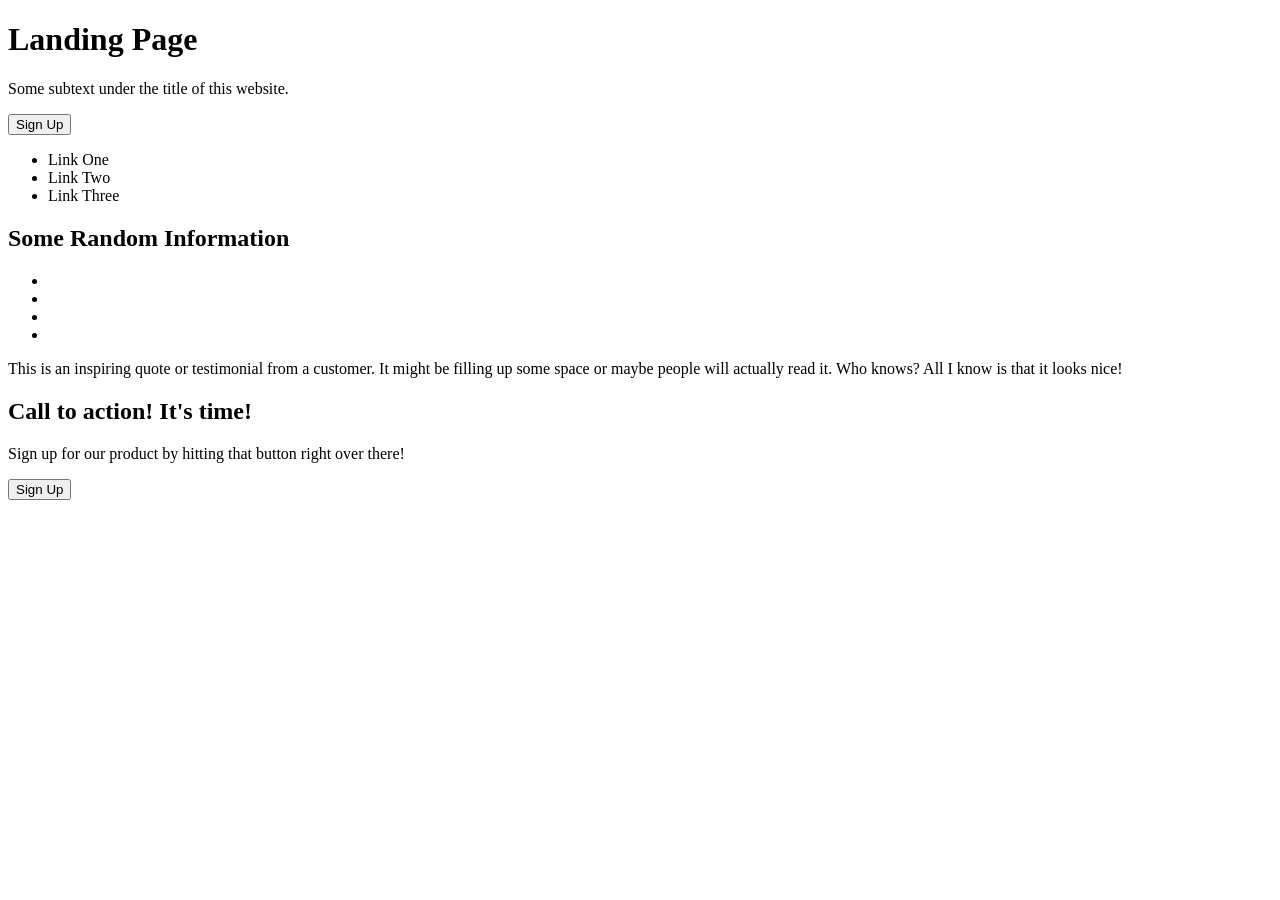
==== index.html @ 59bcfc97 "Added text to html elements and started to set up css styles" ====
<!DOCTYPE html>
<html lang="en">
<head>
    <meta charset="UTF-8">
    <meta name="viewport" content="width=device-width, initial-scale=1.0">
    <link rel="stylesheet" href="styles.css">
    <title>Document</title>
</head>
<body>
<div class="header">
<header>
  <h1>Landing Page</h1>
  <p>Some subtext under the title of this website.</p>
  <button>Sign Up</button>
  <nav>
    <ul>
      <li>Link One</li>
      <li>Link Two</li>
      <li>Link Three</li>
    </ul>
  </nav>
</header>
</div>

<div class="second">
<section>
  <h2>Some Random Information</h2>
  <ul>
    <li></li>
    <li></li>
    <li></li>
    <li></li>
  </ul>
</section>
</div>

<div class="third">
<section>
  <p>This is an inspiring quote or testimonial from a customer. It might be filling up some space or maybe people will actually read it. Who knows? All I know is that it looks nice! </p>
</section>
</div>
</body>

<div class="footer">
<footer>
  <h2>Call to action! It's time!</h2>
    <p>Sign up for our product by hitting that button right over there!</p>
  <button>Sign Up</button>
</footer>
</div>
</html>
---- styles.css ----
.header {

}

.second {

}

.third {

}

.footer {
    
}
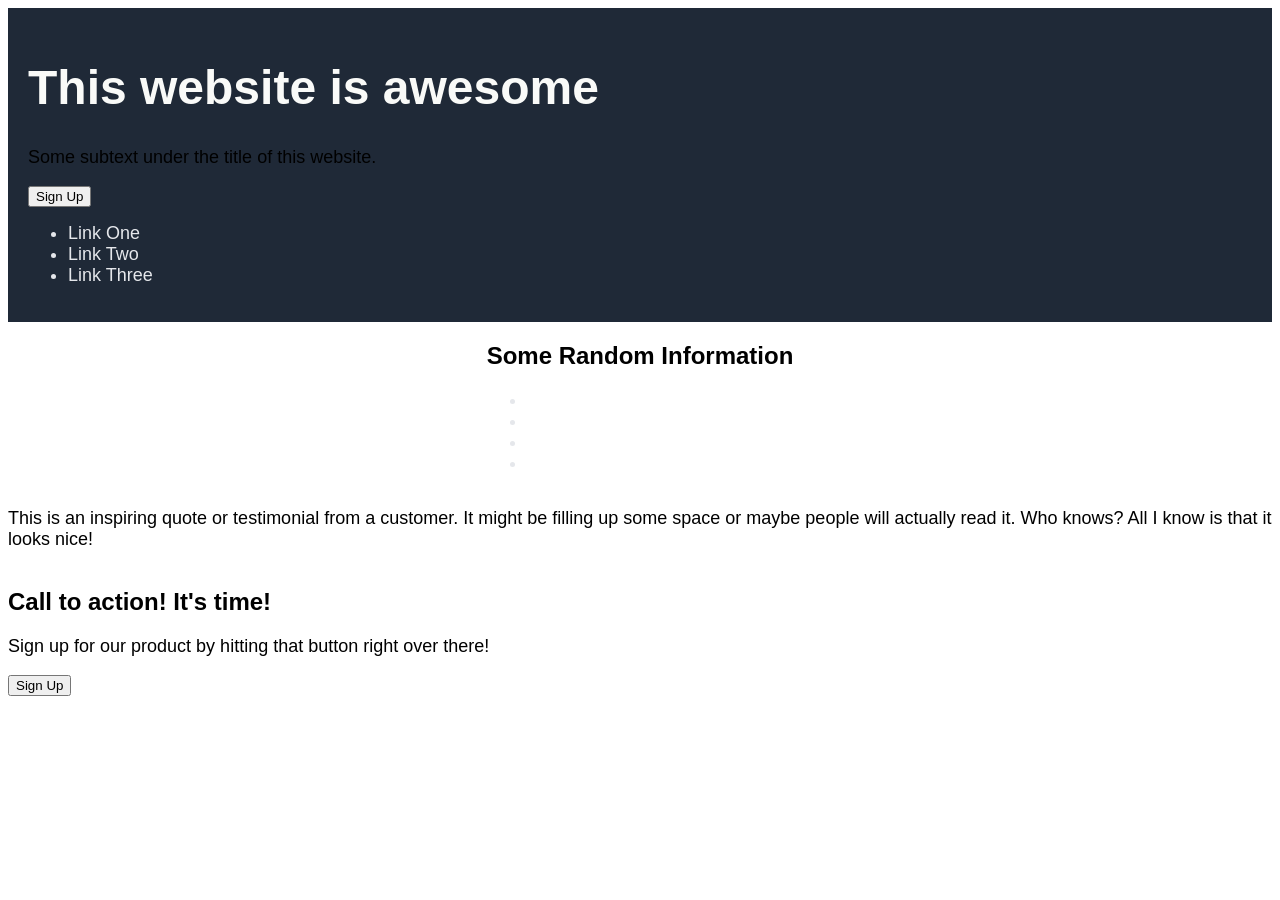
==== commit bd85b581: "Applied c" ====
--- a/index.html
+++ b/index.html
@@ -9,7 +9,7 @@
 <body>
 <div class="header">
 <header>
-  <h1>Landing Page</h1>
+  <h1>This website is awesome</h1>
   <p>Some subtext under the title of this website.</p>
   <button>Sign Up</button>
   <nav>
@@ -41,11 +41,13 @@
 </div>
 </body>
 
-<div class="footer">
-<footer>
+<div class="forth">
+<section>
   <h2>Call to action! It's time!</h2>
     <p>Sign up for our product by hitting that button right over there!</p>
   <button>Sign Up</button>
+</section>
+</div>
+<footer>
 </footer>
-</div>
 </html>
--- a/styles.css
+++ b/styles.css
@@ -1,15 +1,45 @@
+* {
+font-family: 'Roboto', sans-serif;
+}
+
+h1 {
+font-size: 48px;
+color: #F9FAF8;
+font-weight: 900;
+}
+
+li {
+    font-size: 18px;
+    color: #E5E7EB;
+}
+
+h2 {
+font-size: 24px;
+}
+
+p {
+font-size: 18px;
+}
+
 .header {
-
+display: flex;
+padding: 20px;
 }
 
 .second {
-
+display: flex;
+justify-content: center;
+align-items: center;
 }
 
 .third {
-
+display: flex;
 }
 
 .footer {
-    
+display: flex;
+}
+
+.header, .footer {
+    background-color: #1F2937;
 }
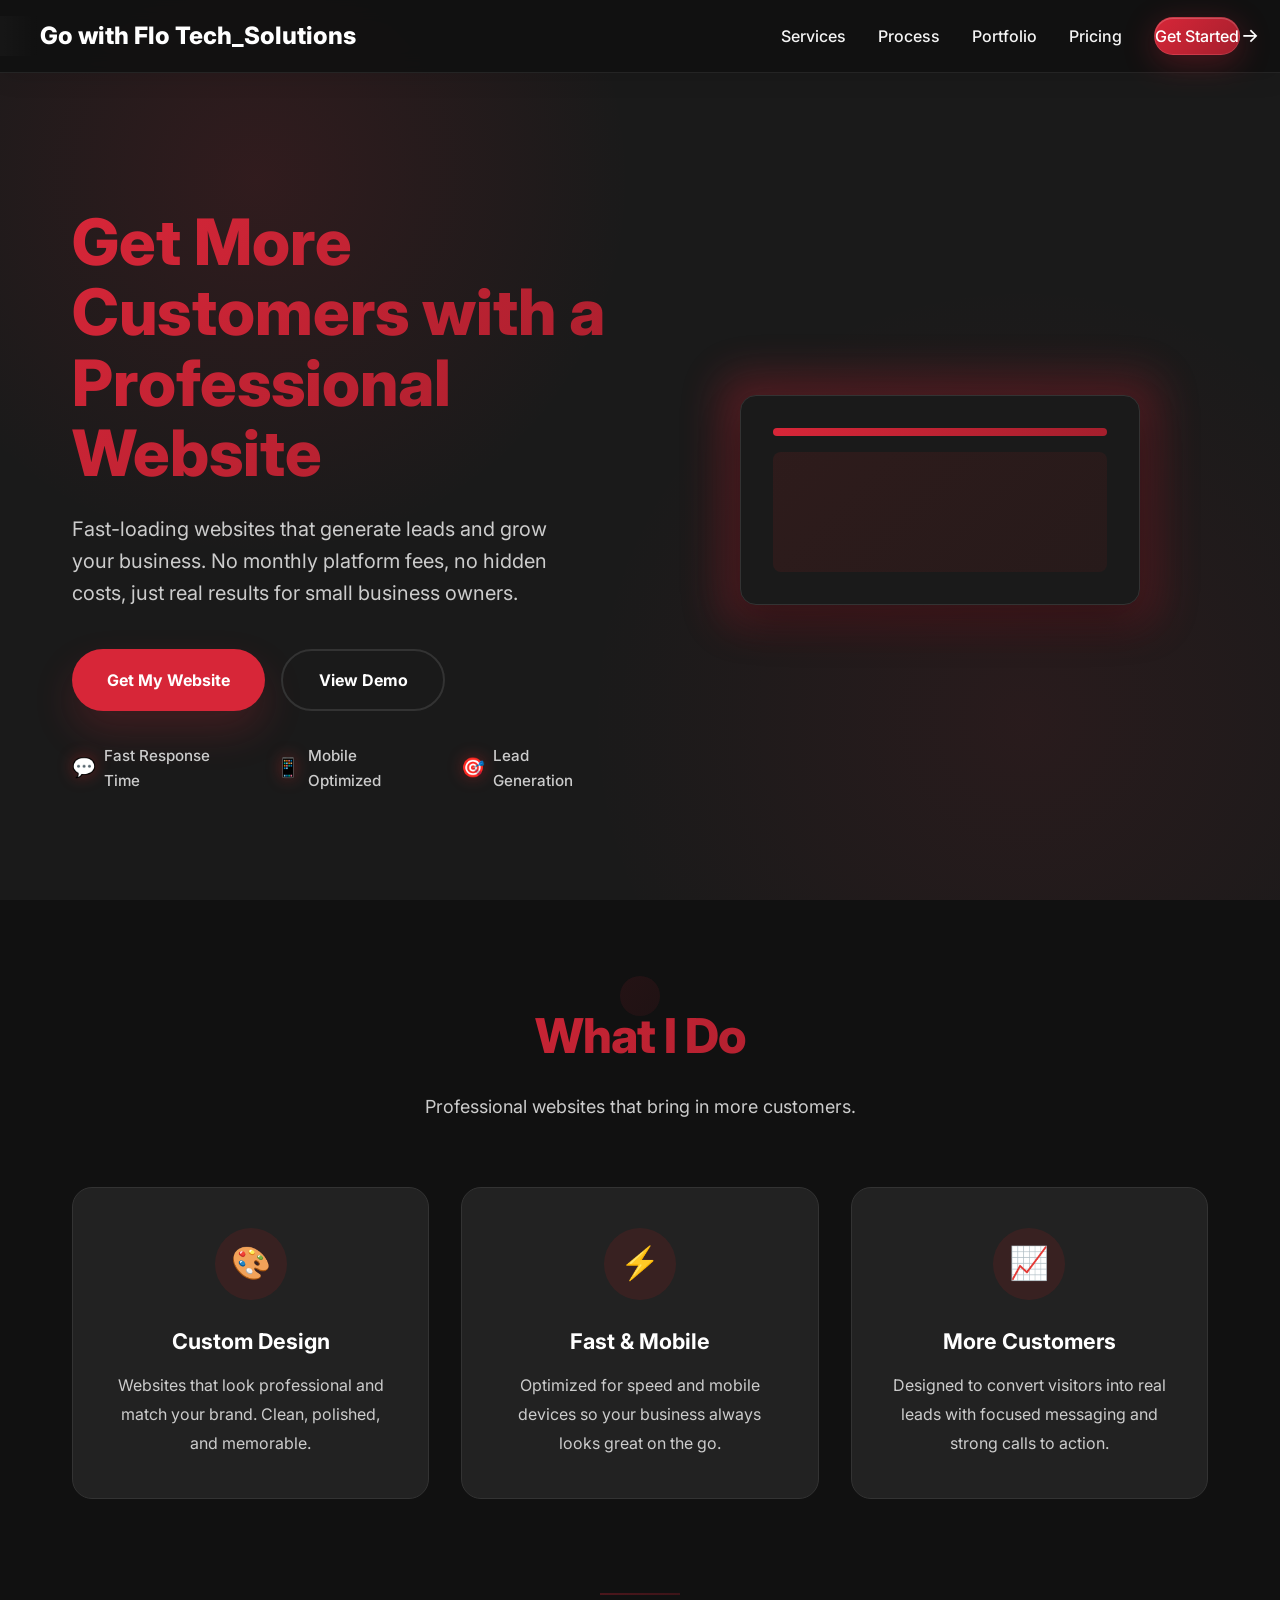
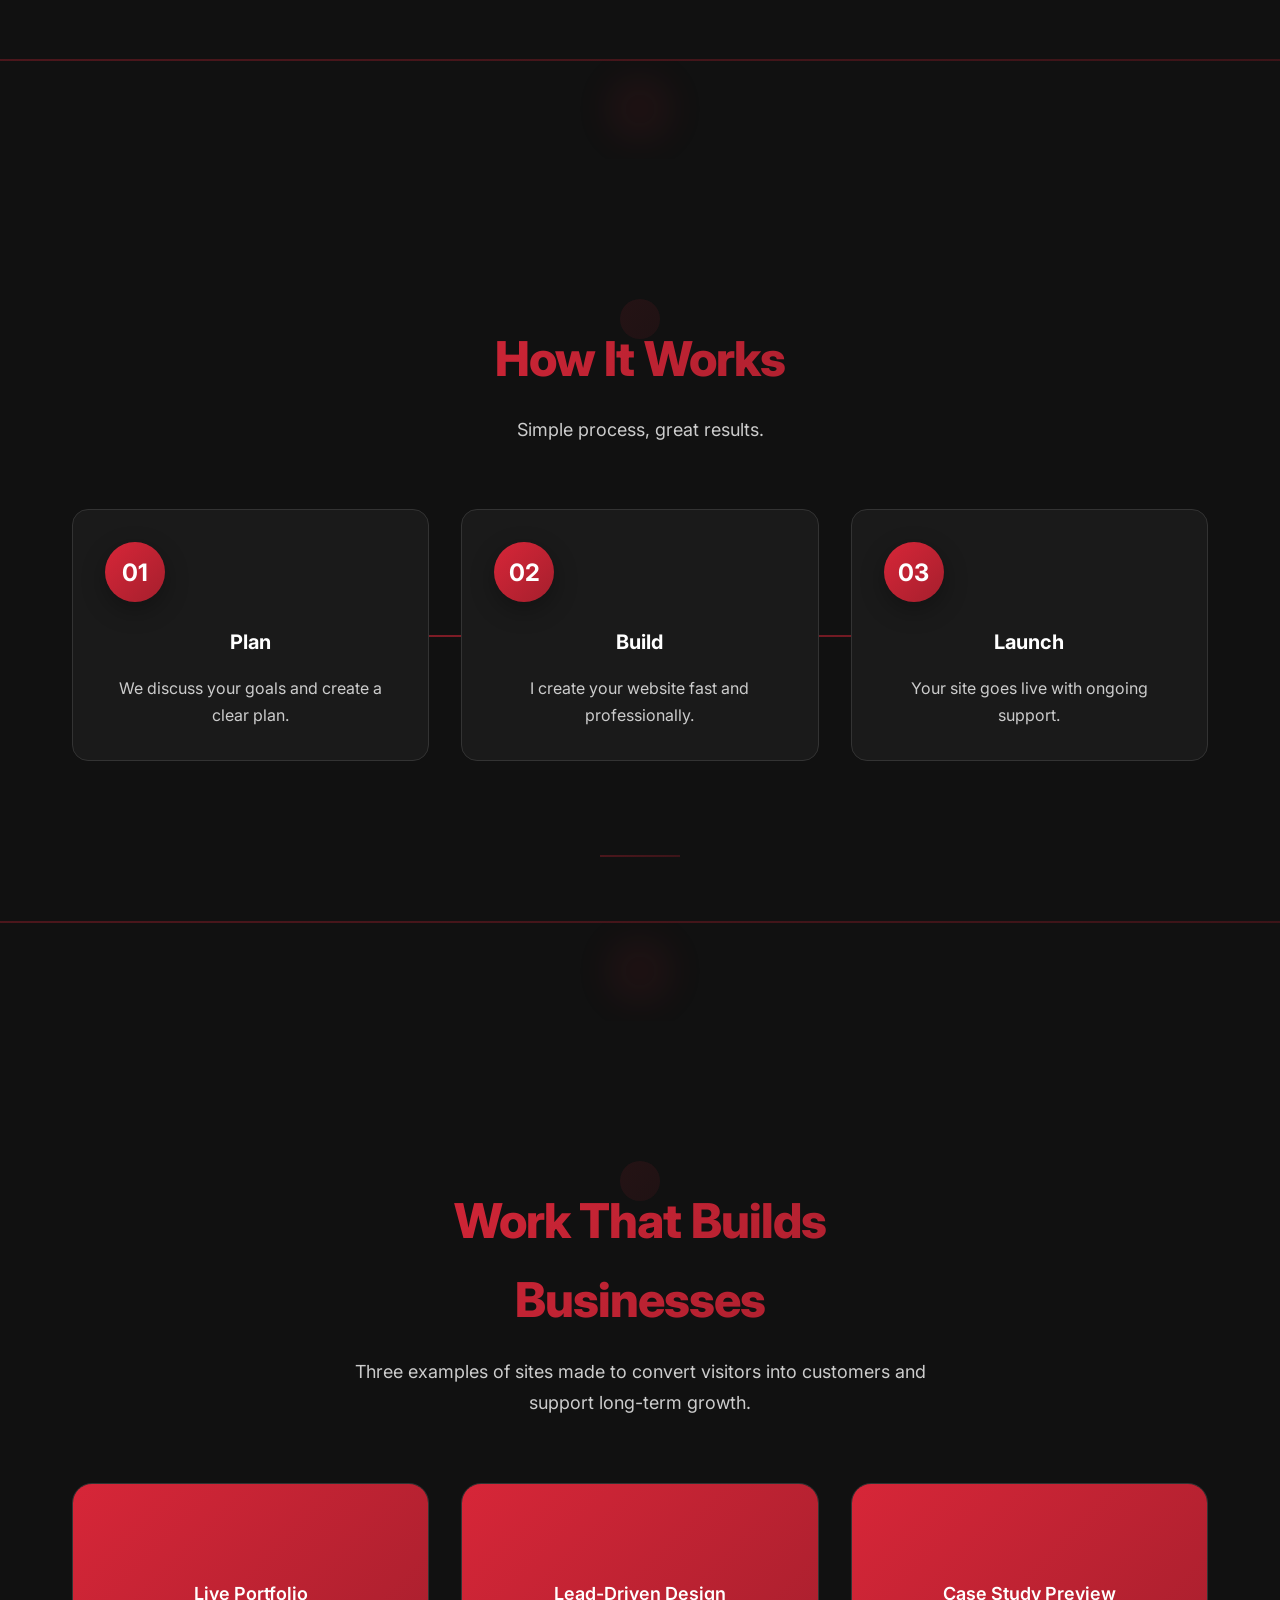
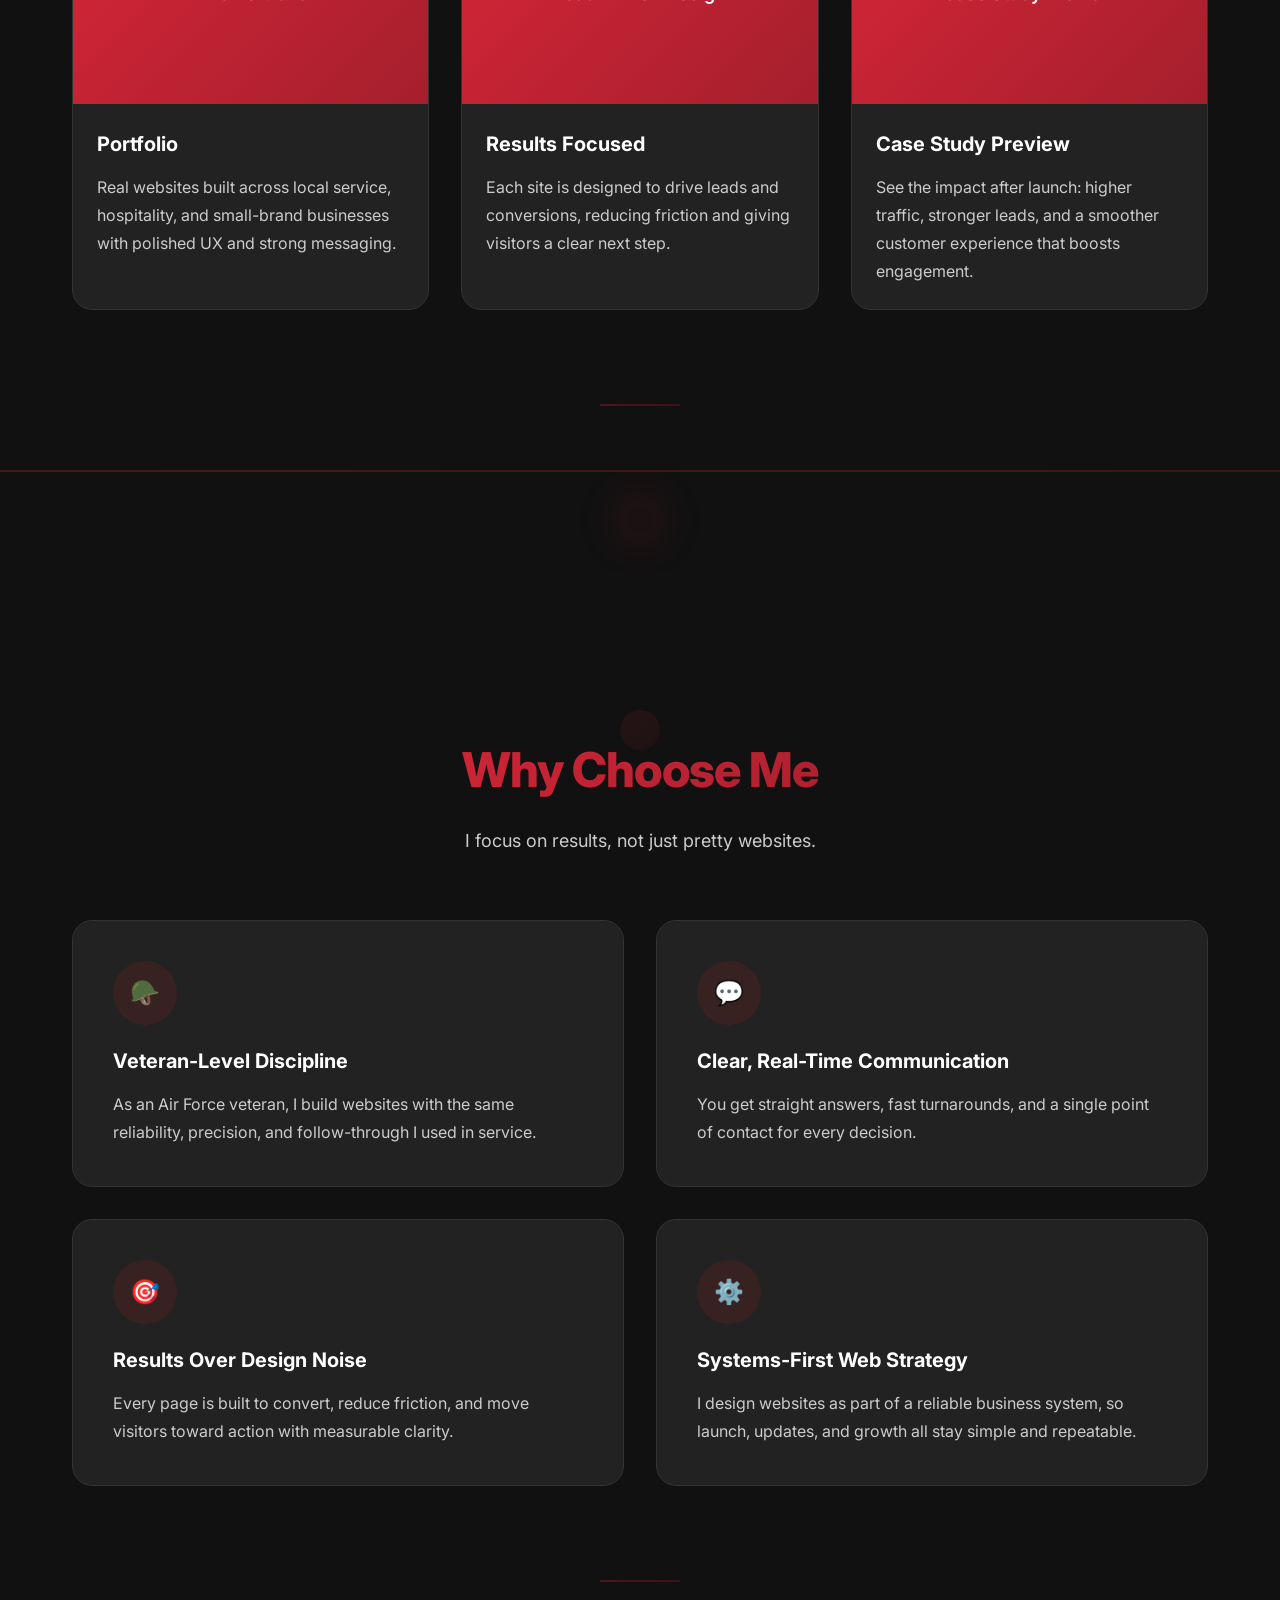
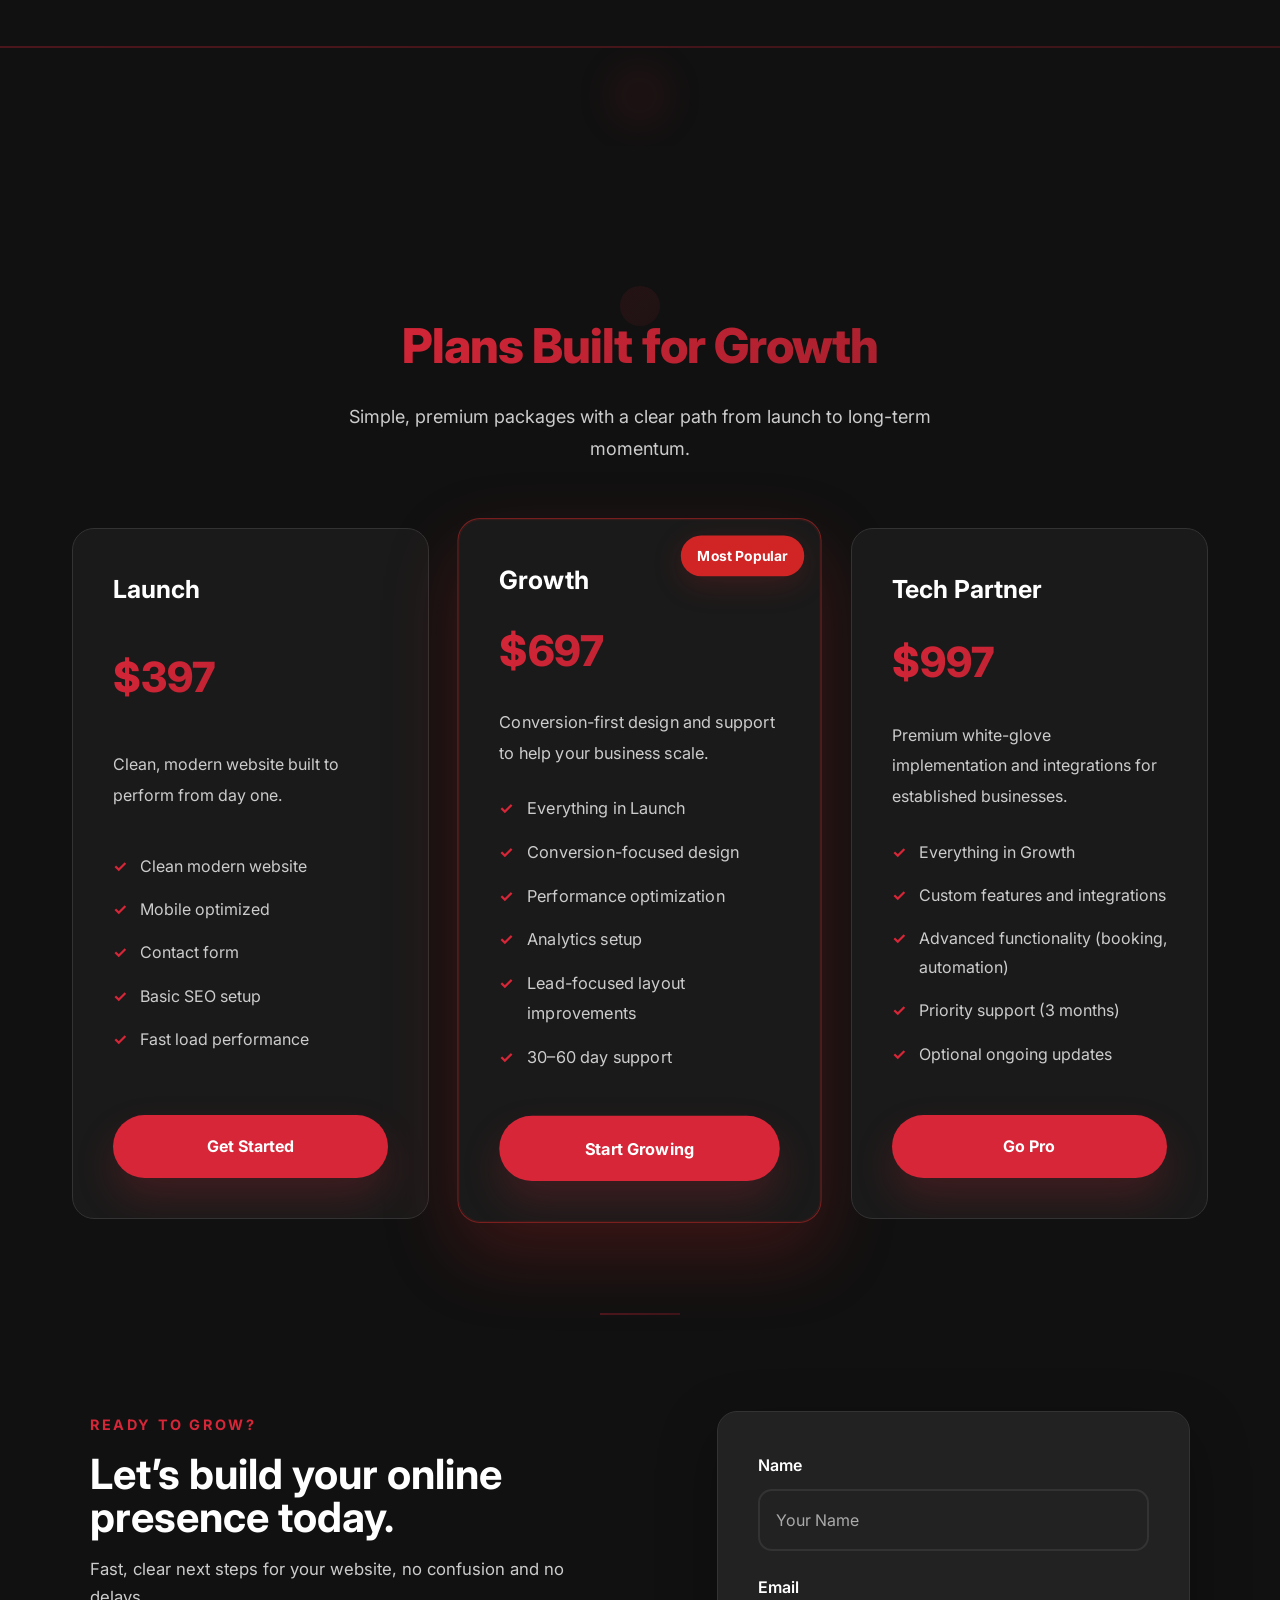
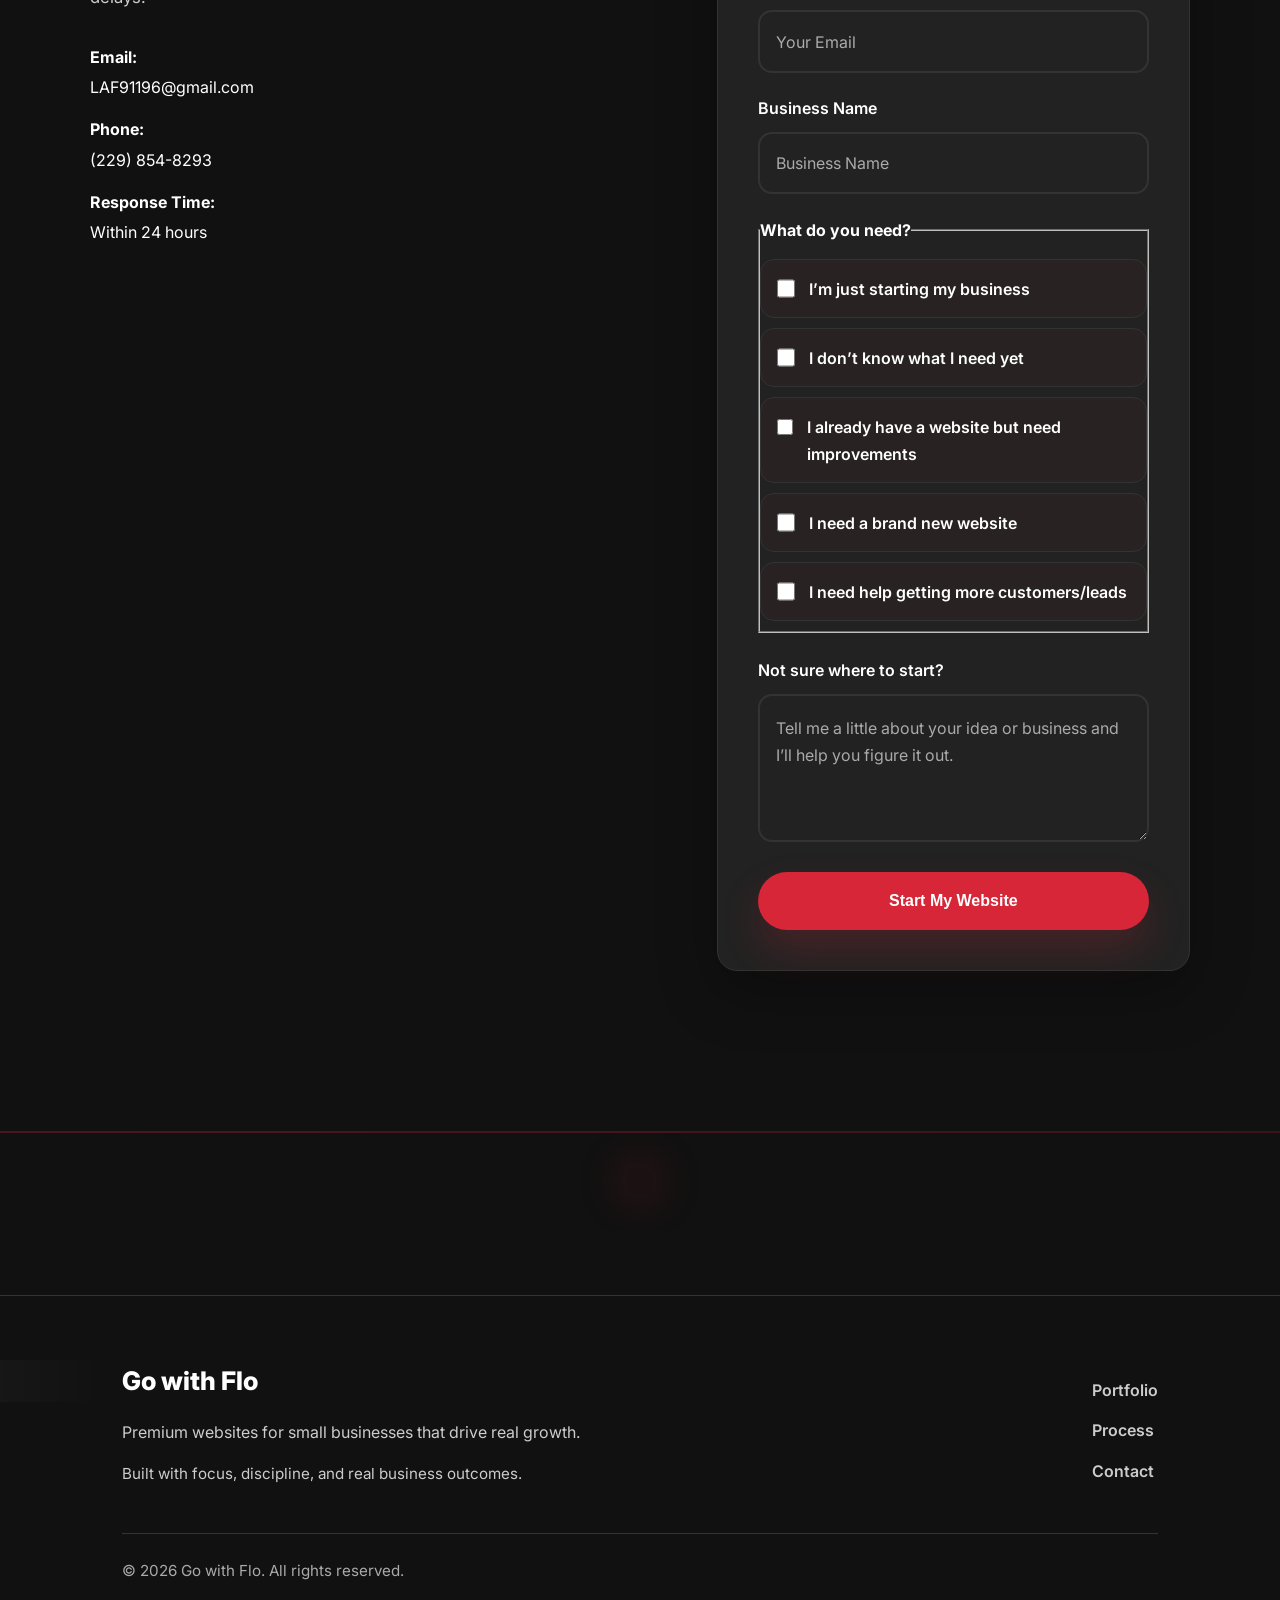
==== commit 431513e6: "initial commit" ====
--- a/index.html
+++ b/index.html
@@ -1,53 +1,316 @@
 <!DOCTYPE html>
 <html lang="en">
 <head>
-    <meta charset="UTF-8">
-    <meta name="viewport" content="width=device-width, initial-scale=1.0">
-    <link rel="stylesheet" href="styles.css">
-    <title>Document</title>
+  <meta charset="UTF-8">
+  <meta name="viewport" content="width=device-width, initial-scale=1.0">
+  <title>Go with Flo Tech_Solutions | Premium Websites for Small Businesses</title>
+  <link rel="preconnect" href="https://fonts.googleapis.com">
+  <link rel="preconnect" href="https://fonts.gstatic.com" crossorigin>
+  <link href="https://fonts.googleapis.com/css2?family=Inter:wght@300;400;500;600;700;800&display=swap" rel="stylesheet">
+  <link rel="stylesheet" href="styles.css">
 </head>
 <body>
-<div class="header">
-<header>
-  <h1>This website is awesome</h1>
-  <p>Some subtext under the title of this website.</p>
-  <button>Sign Up</button>
-  <nav>
-    <ul>
-      <li>Link One</li>
-      <li>Link Two</li>
-      <li>Link Three</li>
-    </ul>
+  <nav class="navbar">
+    <div class="container nav-container">
+      <a href="#home" class="logo">Go with Flo Tech_Solutions</a>
+      <ul class="nav-links">
+        <li><a href="#services">Services</a></li>
+        <li><a href="#process">Process</a></li>
+        <li><a href="#portfolio">Portfolio</a></li>
+        <li><a href="#pricing">Pricing</a></li>
+        <li><a href="#contact" class="cta-link">Get Started</a></li>
+      </ul>
+    </div>
   </nav>
-</header>
-</div>
-
-<div class="second">
-<section>
-  <h2>Some Random Information</h2>
-  <ul>
-    <li></li>
-    <li></li>
-    <li></li>
-    <li></li>
-  </ul>
-</section>
-</div>
-
-<div class="third">
-<section>
-  <p>This is an inspiring quote or testimonial from a customer. It might be filling up some space or maybe people will actually read it. Who knows? All I know is that it looks nice! </p>
-</section>
-</div>
+
+  <header class="hero" id="home">
+    <div class="container hero-container">
+      <div class="hero-content">
+        <h1>Get More Customers with a Professional Website</h1>
+        <p class="hero-subtitle">Fast-loading websites that generate leads and grow your business. No monthly platform fees, no hidden costs, just real results for small business owners.</p>
+        <div class="hero-ctas">
+          <a href="#contact" class="btn btn-primary">Get My Website</a>
+          <a href="#portfolio" class="btn btn-secondary">View Demo</a>
+        </div>
+        <div class="trust-indicators">
+          <div class="trust-item">
+            <span class="trust-icon">💬</span>
+            <span>Fast Response Time</span>
+          </div>
+          <div class="trust-item">
+            <span class="trust-icon">📱</span>
+            <span>Mobile Optimized</span>
+          </div>
+          <div class="trust-item">
+            <span class="trust-icon">🎯</span>
+            <span>Lead Generation</span>
+          </div>
+        </div>
+      </div>
+      <div class="hero-visual">
+        <div class="hero-mockup">
+          <div class="screen-glow"></div>
+          <div class="mockup-content">
+            <div class="mockup-header"></div>
+            <div class="mockup-body"></div>
+          </div>
+        </div>
+      </div>
+    </div>
+  </header>
+
+  <main>
+    <section class="section services" id="services">
+      <div class="container">
+        <div class="section-header">
+          <h2>What I Do</h2>
+          <p>Professional websites that bring in more customers.</p>
+        </div>
+        <div class="services-grid">
+          <div class="service-card">
+            <div class="service-icon">🎨</div>
+            <h3>Custom Design</h3>
+            <p>Websites that look professional and match your brand. Clean, polished, and memorable.</p>
+          </div>
+          <div class="service-card">
+            <div class="service-icon">⚡</div>
+            <h3>Fast & Mobile</h3>
+            <p>Optimized for speed and mobile devices so your business always looks great on the go.</p>
+          </div>
+          <div class="service-card">
+            <div class="service-icon">📈</div>
+            <h3>More Customers</h3>
+            <p>Designed to convert visitors into real leads with focused messaging and strong calls to action.</p>
+          </div>
+        </div>
+      </div>
+    </section>
+
+    <div class="section-divider"></div>
+
+    <section class="section process" id="process">
+      <div class="container">
+        <div class="section-header">
+          <h2>How It Works</h2>
+          <p>Simple process, great results.</p>
+        </div>
+        <div class="process-steps">
+          <div class="step">
+            <div class="step-number">01</div>
+            <h3>Plan</h3>
+            <p>We discuss your goals and create a clear plan.</p>
+          </div>
+          <div class="step">
+            <div class="step-number">02</div>
+            <h3>Build</h3>
+            <p>I create your website fast and professionally.</p>
+          </div>
+          <div class="step">
+            <div class="step-number">03</div>
+            <h3>Launch</h3>
+            <p>Your site goes live with ongoing support.</p>
+          </div>
+        </div>
+      </div>
+    </section>
+
+    <div class="section-divider"></div>
+
+    <section class="section portfolio" id="portfolio">
+      <div class="container">
+        <div class="section-header">
+          <h2>Work That Builds Businesses</h2>
+          <p>Three examples of sites made to convert visitors into customers and support long-term growth.</p>
+        </div>
+        <div class="portfolio-grid">
+          <div class="portfolio-item">
+            <div class="portfolio-image">
+              <div class="image-placeholder">Live Portfolio</div>
+            </div>
+            <h3>Portfolio</h3>
+            <p>Real websites built across local service, hospitality, and small-brand businesses with polished UX and strong messaging.</p>
+          </div>
+          <div class="portfolio-item">
+            <div class="portfolio-image">
+              <div class="image-placeholder">Lead-Driven Design</div>
+            </div>
+            <h3>Results Focused</h3>
+            <p>Each site is designed to drive leads and conversions, reducing friction and giving visitors a clear next step.</p>
+          </div>
+          <div class="portfolio-item">
+            <div class="portfolio-image">
+              <div class="image-placeholder">Case Study Preview</div>
+            </div>
+            <h3>Case Study Preview</h3>
+            <p>See the impact after launch: higher traffic, stronger leads, and a smoother customer experience that boosts engagement.</p>
+          </div>
+        </div>
+      </div>
+    </section>
+
+    <div class="section-divider"></div>
+    <section class="section why-choose" id="why">
+      <div class="container">
+        <div class="section-header">
+          <h2>Why Choose Me</h2>
+          <p>I focus on results, not just pretty websites.</p>
+        </div>
+        <div class="why-grid">
+          <div class="why-item">
+            <div class="why-icon">🪖</div>
+            <h3>Veteran-Level Discipline</h3>
+            <p>As an Air Force veteran, I build websites with the same reliability, precision, and follow-through I used in service.</p>
+          </div>
+          <div class="why-item">
+            <div class="why-icon">💬</div>
+            <h3>Clear, Real-Time Communication</h3>
+            <p>You get straight answers, fast turnarounds, and a single point of contact for every decision.</p>
+          </div>
+          <div class="why-item">
+            <div class="why-icon">🎯</div>
+            <h3>Results Over Design Noise</h3>
+            <p>Every page is built to convert, reduce friction, and move visitors toward action with measurable clarity.</p>
+          </div>
+          <div class="why-item">
+            <div class="why-icon">⚙️</div>
+            <h3>Systems-First Web Strategy</h3>
+            <p>I design websites as part of a reliable business system, so launch, updates, and growth all stay simple and repeatable.</p>
+          </div>
+        </div>
+      </div>
+    </section>
+
+    <div class="section-divider"></div>
+
+    <section class="section pricing" id="pricing">
+      <div class="container">
+        <div class="section-header">
+          <h2>Plans Built for Growth</h2>
+          <p>Simple, premium packages with a clear path from launch to long-term momentum.</p>
+        </div>
+        <div class="pricing-grid">
+          <div class="pricing-card">
+            <h3>Launch</h3>
+            <div class="price">$397</div>
+            <p>Clean, modern website built to perform from day one.</p>
+            <ul>
+              <li>Clean modern website</li>
+              <li>Mobile optimized</li>
+              <li>Contact form</li>
+              <li>Basic SEO setup</li>
+              <li>Fast load performance</li>
+            </ul>
+            <a href="#contact" class="btn btn-primary">Get Started</a>
+          </div>
+          <div class="pricing-card featured">
+            <div class="featured-badge">Most Popular</div>
+            <h3>Growth</h3>
+            <div class="price">$697</div>
+            <p>Conversion-first design and support to help your business scale.</p>
+            <ul>
+              <li>Everything in Launch</li>
+              <li>Conversion-focused design</li>
+              <li>Performance optimization</li>
+              <li>Analytics setup</li>
+              <li>Lead-focused layout improvements</li>
+              <li>30–60 day support</li>
+            </ul>
+            <a href="#contact" class="btn btn-primary">Start Growing</a>
+          </div>
+          <div class="pricing-card">
+            <h3>Tech Partner</h3>
+            <div class="price">$997</div>
+            <p>Premium white-glove implementation and integrations for established businesses.</p>
+            <ul>
+              <li>Everything in Growth</li>
+              <li>Custom features and integrations</li>
+              <li>Advanced functionality (booking, automation)</li>
+              <li>Priority support (3 months)</li>
+              <li>Optional ongoing updates</li>
+            </ul>
+            <a href="#contact" class="btn btn-primary">Go Pro</a>
+          </div>
+        </div>
+      </div>
+    </section>
+
+    <section class="section contact" id="contact">
+      <div class="container">
+        <div class="contact-panel">
+          <div class="contact-copy">
+            <span class="eyebrow">Ready to Grow?</span>
+            <h2>Let’s build your online presence today.</h2>
+            <p>Fast, clear next steps for your website, no confusion and no delays.</p>
+            <div class="contact-details">
+              <div class="contact-item">
+                <strong>Email:</strong> LAF91196@gmail.com
+              </div>
+              <div class="contact-item">
+                <strong>Phone:</strong> (229) 854-8293
+              </div>
+              <div class="contact-item">
+                <strong>Response Time:</strong> Within 24 hours
+              </div>
+            </div>
+          </div>
+          <form class="contact-form" id="contactForm">
+            <div class="form-group">
+              <label for="name">Name</label>
+              <input type="text" id="name" name="name" placeholder="Your Name" required>
+            </div>
+            <div class="form-group">
+              <label for="email">Email</label>
+              <input type="email" id="email" name="email" placeholder="Your Email" required>
+            </div>
+            <div class="form-group">
+              <label for="business">Business Name</label>
+              <input type="text" id="business" name="business" placeholder="Business Name" required>
+            </div>
+            <fieldset class="form-group checkbox-group" aria-labelledby="needs-label">
+              <legend id="needs-label">What do you need?</legend>
+              <label><input type="checkbox" name="needs" value="starting"> I’m just starting my business</label>
+              <label><input type="checkbox" name="needs" value="unsure"> I don’t know what I need yet</label>
+              <label><input type="checkbox" name="needs" value="improvements"> I already have a website but need improvements</label>
+              <label><input type="checkbox" name="needs" value="new-website"> I need a brand new website</label>
+              <label><input type="checkbox" name="needs" value="more-leads"> I need help getting more customers/leads</label>
+            </fieldset>
+            <div class="form-group">
+              <label for="message">Not sure where to start?</label>
+              <textarea id="message" name="message" rows="4" placeholder="Tell me a little about your idea or business and I’ll help you figure it out."></textarea>
+            </div>
+            <div class="form-footer">
+              <button type="submit" class="btn btn-primary">Start My Website</button>
+            </div>
+          </form>
+        </div>
+      </div>
+    </section>
+  </main>
+
+  <div class="section-divider"></div>
+
+  <footer class="footer">
+    <div class="container footer-container">
+      <div class="footer-content">
+        <div class="footer-brand">
+          <div class="logo">Go with Flo</div>
+          <p>Premium websites for small businesses that drive real growth.</p>
+          <p class="footer-tagline">Built with focus, discipline, and real business outcomes.</p>
+        </div>
+        <div class="footer-links">
+          <ul>
+            <li><a href="#portfolio">Portfolio</a></li>
+            <li><a href="#process">Process</a></li>
+            <li><a href="#contact">Contact</a></li>
+          </ul>
+        </div>
+      </div>
+      <div class="footer-bottom">
+        <p>&copy; 2026 Go with Flo. All rights reserved.</p>
+      </div>
+    </div>
+  </footer>
+
+  <script src="script.js"></script>
 </body>
-
-<div class="forth">
-<section>
-  <h2>Call to action! It's time!</h2>
-    <p>Sign up for our product by hitting that button right over there!</p>
-  <button>Sign Up</button>
-</section>
-</div>
-<footer>
-</footer>
-</html>+</html>
--- a/styles.css
+++ b/styles.css
@@ -1,45 +1,1429 @@
+:root {
+  --primary: #d72638;
+  --primary-glow: rgba(215, 38, 56, 0.35);
+  --secondary: #a51f2d;
+  --accent: #d72638;
+  --page-bg: #111111;
+  --surface: #1a1a1a;
+  --surface-soft: #222222;
+  --card-bg: #1a1a1a;
+  --text-primary: #ffffff;
+  --text-secondary: #cccccc;
+  --text-muted: #aaaaaa;
+  --border: #333333;
+  --shadow: rgba(0, 0, 0, 0.3);
+  --shadow-strong: rgba(0, 0, 0, 0.5);
+  --gradient: linear-gradient(135deg, var(--primary), var(--secondary));
+  --gradient-radial: radial-gradient(circle at 50% 50%, rgba(215, 38, 56, 0.12), transparent 70%);
+  --glow-primary: 0 0 24px rgba(215, 38, 56, 0.25);
+  --glow-secondary: 0 0 24px rgba(165, 31, 45, 0.2);
+}
+
 * {
-font-family: 'Roboto', sans-serif;
-}
-
-h1 {
-font-size: 48px;
-color: #F9FAF8;
-font-weight: 900;
-}
-
-li {
-    font-size: 18px;
-    color: #E5E7EB;
-}
-
-h2 {
-font-size: 24px;
-}
-
-p {
-font-size: 18px;
-}
-
-.header {
-display: flex;
-padding: 20px;
-}
-
-.second {
-display: flex;
-justify-content: center;
-align-items: center;
-}
-
-.third {
-display: flex;
-}
-
+  margin: 0;
+  padding: 0;
+  box-sizing: border-box;
+}
+
+html {
+  scroll-behavior: smooth;
+}
+
+body {
+  font-family: 'Inter', -apple-system, BlinkMacSystemFont, 'Segoe UI', sans-serif;
+  background: var(--page-bg);
+  color: var(--text-primary);
+  line-height: 1.65;
+  overflow-x: hidden;
+  position: relative;
+}
+
+body::before {
+  content: '';
+  position: fixed;
+  top: 0;
+  left: 0;
+  right: 0;
+  bottom: 0;
+  background:
+    radial-gradient(circle at 20% 20%, rgba(215, 38, 56, 0.12) 0%, transparent 30%),
+    radial-gradient(circle at 80% 80%, rgba(215, 38, 56, 0.08) 0%, transparent 35%);
+  pointer-events: none;
+  z-index: -1;
+  animation: backgroundFloat 25s ease-in-out infinite;
+}
+
+@keyframes backgroundFloat {
+  0%, 100% { transform: translateY(0px) rotate(0deg); }
+  33% { transform: translateY(-10px) rotate(1deg); }
+  66% { transform: translateY(10px) rotate(-1deg); }
+}
+
+.container {
+  max-width: 1200px;
+  margin: 0 auto;
+  padding: 0 2rem;
+}
+
+/* Section Dividers */
+.section-divider {
+  position: relative;
+  height: 100px;
+  overflow: hidden;
+  margin: 4rem 0;
+}
+
+.section-divider::before {
+  content: '';
+  position: absolute;
+  top: 0;
+  left: 0;
+  right: 0;
+  height: 2px;
+  background: var(--gradient);
+  opacity: 0.3;
+}
+
+.section-divider::after {
+  content: '';
+  position: absolute;
+  top: 50%;
+  left: 50%;
+  transform: translate(-50%, -50%);
+  width: 60px;
+  height: 60px;
+  background: var(--gradient);
+  border-radius: 50%;
+  opacity: 0.1;
+  filter: blur(20px);
+  animation: dividerPulse 4s ease-in-out infinite;
+}
+
+@keyframes dividerPulse {
+  0%, 100% { transform: translate(-50%, -50%) scale(1); opacity: 0.1; }
+  50% { transform: translate(-50%, -50%) scale(1.2); opacity: 0.2; }
+}
+
+/* Navigation */
+.navbar {
+  position: fixed;
+  top: 0;
+  left: 0;
+  right: 0;
+  background: rgba(17, 17, 17, 0.95);
+  backdrop-filter: blur(10px);
+  border-bottom: 1px solid rgba(255, 255, 255, 0.08);
+  z-index: 1000;
+  transition: all 0.35s ease;
+  box-shadow: 0 4px 24px rgba(0, 0, 0, 0.1);
+}
+
+.navbar.scrolled {
+  background: rgba(17, 17, 17, 0.9);
+  box-shadow: 0 10px 32px rgba(0, 0, 0, 0.14);
+}
+
+.nav-container {
+  display: flex;
+  justify-content: space-between;
+  align-items: center;
+  padding: 1rem 0;
+  transition: padding 0.35s ease;
+}
+
+.navbar.scrolled .nav-container {
+  padding: 0.65rem 0;
+}
+
+.logo {
+  font-size: 1.5rem;
+  font-weight: 800;
+  color: white;
+  text-decoration: none;
+  transition: all 0.3s ease;
+  position: relative;
+}
+
+.navbar.scrolled .logo {
+  transform: scale(0.95);
+}
+
+.logo::before {
+  content: '';
+  position: absolute;
+  top: 0;
+  left: -100%;
+  width: 100%;
+  height: 100%;
+  background: linear-gradient(90deg, transparent, rgba(255, 255, 255, 0.1), transparent);
+  transition: left 0.6s ease;
+}
+
+.logo:hover::before {
+  left: 100%;
+}
+
+.logo:hover {
+  transform: scale(1.05) translateY(-1px);
+  filter: drop-shadow(0 0 10px rgba(220, 38, 38, 0.3));
+}
+
+.nav-links {
+  display: flex;
+  list-style: none;
+  gap: 2rem;
+  align-items: center;
+}
+
+.nav-links a {
+  color: #f5f5f5;
+  text-decoration: none;
+  font-weight: 500;
+  transition: all 0.3s ease;
+  position: relative;
+  padding: 0.5rem 0;
+}
+
+.nav-links a:hover,
+.nav-links a:focus {
+  color: var(--primary);
+  transform: translateY(-2px);
+}
+
+.nav-links a::after {
+  content: '';
+  position: absolute;
+  bottom: -5px;
+  left: 0;
+  width: 0;
+  height: 2px;
+  background: var(--gradient);
+  transition: width 0.3s cubic-bezier(0.4, 0, 0.2, 1);
+}
+
+.nav-links a:hover::after {
+  width: 100%;
+}
+
+.cta-link {
+  background: linear-gradient(135deg, var(--primary), var(--secondary));
+  padding: 0.9rem 2.2rem;
+  border-radius: 999px;
+  color: white !important;
+  font-weight: 700;
+  box-shadow: 0 8px 32px rgba(215, 38, 56, 0.3), inset 0 1px 0 rgba(255, 255, 255, 0.2);
+  transition: all 0.3s ease;
+  position: relative;
+  overflow: hidden;
+  border: 1px solid rgba(255, 255, 255, 0.1);
+}
+
+.cta-link::before {
+  content: '→';
+  position: absolute;
+  right: -20px;
+  top: 50%;
+  transform: translateY(-50%);
+  transition: right 0.3s ease;
+  font-size: 1.2rem;
+}
+
+.cta-link:hover::before {
+  right: 1rem;
+}
+
+.cta-link:hover {
+  transform: translateY(-2px) scale(1.03);
+  box-shadow: 0 12px 40px rgba(215, 38, 56, 0.4), inset 0 1px 0 rgba(255, 255, 255, 0.3);
+  filter: brightness(1.05);
+}
+
+.cta-link:active {
+  transform: translateY(-1px) scale(1.02);
+}
+
+/* Hero Section */
+.hero {
+  min-height: 100vh;
+  display: flex;
+  align-items: center;
+  background: var(--surface);
+  position: relative;
+  overflow: hidden;
+  padding-top: 100px;
+}
+
+.hero::before {
+  content: '';
+  position: absolute;
+  top: 0;
+  left: 0;
+  right: 0;
+  bottom: 0;
+  background:
+    radial-gradient(circle at 20% 20%, rgba(215, 38, 56, 0.12) 0%, transparent 30%),
+    radial-gradient(circle at 80% 80%, rgba(215, 38, 56, 0.08) 0%, transparent 35%);
+  animation: heroGlow 10s ease-in-out infinite;
+  pointer-events: none;
+}
+
+@keyframes heroGlow {
+  0%, 100% {
+    transform: scale(1) rotate(0deg);
+    opacity: 0.8;
+  }
+  50% {
+    transform: scale(1.1) rotate(2deg);
+    opacity: 1;
+  }
+}
+
+.hero-container {
+  display: grid;
+  grid-template-columns: 1fr 1fr;
+  gap: 4rem;
+  align-items: center;
+  position: relative;
+  z-index: 1;
+}
+
+.hero-content h1 {
+  font-size: clamp(2.5rem, 5vw, 4rem);
+  font-weight: 800;
+  line-height: 1.1;
+  margin-bottom: 1.5rem;
+  background: var(--gradient);
+  -webkit-background-clip: text;
+  -webkit-text-fill-color: transparent;
+  background-clip: text;
+  animation: titleGlow 3s ease-in-out infinite alternate;
+  position: relative;
+}
+
+@keyframes titleGlow {
+  0% { filter: drop-shadow(0 0 5px rgba(220, 38, 38, 0.3)); }
+  100% { filter: drop-shadow(0 0 15px rgba(220, 38, 38, 0.6)); }
+}
+
+.hero-subtitle {
+  font-size: 1.25rem;
+  color: var(--text-secondary);
+  margin-bottom: 2.5rem;
+  line-height: 1.6;
+  animation: fadeInUp 1s ease-out 0.2s both;
+  max-width: 500px;
+}
+
+.hero-ctas {
+  display: flex;
+  gap: 1rem;
+  animation: fadeInUp 1s ease-out 0.4s both;
+}
+
+.trust-indicators {
+  display: flex;
+  gap: 2rem;
+  margin-top: 2rem;
+  animation: fadeInUp 1s ease-out 0.6s both;
+}
+
+.trust-item {
+  display: flex;
+  align-items: center;
+  gap: 0.5rem;
+  color: var(--text-secondary);
+  font-size: 0.95rem;
+  font-weight: 500;
+}
+
+.trust-icon {
+  font-size: 1.2rem;
+  filter: drop-shadow(0 0 8px rgba(220, 38, 38, 0.4));
+}
+
+.btn {
+  display: inline-flex;
+  align-items: center;
+  justify-content: center;
+  padding: 1rem 2.2rem;
+  border-radius: 999px;
+  text-decoration: none;
+  font-weight: 700;
+  font-size: 1rem;
+  transition: all 0.35s ease;
+  position: relative;
+  overflow: hidden;
+  cursor: pointer;
+  border: none;
+  gap: 0.65rem;
+}
+
+.btn::before {
+  content: '';
+  position: absolute;
+  top: 0;
+  left: -100%;
+  width: 100%;
+  height: 100%;
+  background: linear-gradient(90deg, transparent, rgba(255, 255, 255, 0.2), transparent);
+  transition: left 0.6s cubic-bezier(0.4, 0, 0.2, 1);
+}
+
+.btn:hover::before {
+  left: 100%;
+}
+
+.btn-primary {
+  background: var(--primary);
+  color: white;
+  box-shadow: 0 20px 40px rgba(215, 38, 56, 0.2);
+  position: relative;
+}
+
+.btn-primary::after {
+  content: '';
+  position: absolute;
+  inset: 0;
+  border-radius: inherit;
+  background: var(--primary);
+  opacity: 0;
+  z-index: -1;
+  transition: opacity 0.3s ease;
+}
+
+.btn-primary:hover {
+  transform: translateY(-3px) scale(1.03);
+  box-shadow: 0 18px 50px rgba(215, 38, 56, 0.24);
+  filter: brightness(1.05);
+}
+
+.btn-primary:hover::after {
+  opacity: 1;
+  animation: buttonPulse 1.5s ease-in-out infinite;
+}
+
+@keyframes buttonPulse {
+  0%, 100% { box-shadow: 0 0 0 0 rgba(220, 38, 38, 0.7); }
+  50% { box-shadow: 0 0 0 10px rgba(220, 38, 38, 0); }
+}
+
+.btn-secondary {
+  background: transparent;
+  color: var(--text-primary);
+  border: 2px solid var(--border);
+  position: relative;
+}
+
+.btn-secondary::before {
+  background: linear-gradient(135deg, var(--primary), var(--secondary));
+}
+
+.btn-secondary:hover {
+  border-color: var(--primary);
+  color: var(--primary);
+  transform: translateY(-2px) scale(1.02);
+  box-shadow: 0 10px 30px rgba(215, 38, 56, 0.14);
+}
+
+.btn:active {
+  transform: translateY(-1px) scale(0.98);
+}
+
+.hero-visual {
+  animation: fadeInUp 1s ease-out 0.6s both;
+  position: relative;
+}
+
+.hero-mockup {
+  position: relative;
+  max-width: 400px;
+  margin: 0 auto;
+  transform-style: preserve-3d;
+}
+
+.screen-glow {
+  position: absolute;
+  top: -30px;
+  left: -30px;
+  right: -30px;
+  bottom: -30px;
+  background: var(--gradient);
+  border-radius: 20px;
+  opacity: 0.4;
+  filter: blur(25px);
+  animation: screenGlow 4s ease-in-out infinite alternate;
+  z-index: -1;
+}
+
+@keyframes screenGlow {
+  0% { opacity: 0.3; transform: scale(1); }
+  50% { opacity: 0.6; transform: scale(1.05); }
+}
+
+.mockup-content {
+  background: var(--card-bg);
+  border-radius: 16px;
+  padding: 2rem;
+  border: 1px solid var(--border);
+  position: relative;
+  z-index: 1;
+  box-shadow: 0 20px 40px rgba(0, 0, 0, 0.3);
+  transition: all 0.3s ease;
+}
+
+.mockup-content:hover {
+  transform: translateY(-5px) rotateX(2deg);
+  box-shadow: 0 30px 60px rgba(0, 0, 0, 0.4);
+}
+
+.mockup-header {
+  height: 8px;
+  background: linear-gradient(90deg, var(--primary), var(--secondary));
+  border-radius: 4px;
+  margin-bottom: 1rem;
+  animation: headerShimmer 2s ease-in-out infinite;
+}
+
+@keyframes headerShimmer {
+  0%, 100% { opacity: 1; }
+  50% { opacity: 0.7; }
+}
+
+.mockup-body {
+  height: 120px;
+  background: linear-gradient(135deg, rgba(220, 38, 38, 0.1), rgba(153, 27, 27, 0.1));
+  border-radius: 8px;
+  position: relative;
+  overflow: hidden;
+}
+
+.mockup-body::before {
+  content: '';
+  position: absolute;
+  top: 0;
+  left: -100%;
+  width: 100%;
+  height: 100%;
+  background: linear-gradient(90deg, transparent, rgba(255, 255, 255, 0.1), transparent);
+  animation: bodyShimmer 3s ease-in-out infinite;
+}
+
+@keyframes bodyShimmer {
+  0% { left: -100%; }
+  100% { left: 100%; }
+}
+
+
+.hero-visual {
+  animation: fadeInUp 1s ease-out 0.6s both;
+}
+
+.hero-mockup {
+  position: relative;
+  max-width: 400px;
+  margin: 0 auto;
+}
+
+.screen-glow {
+  position: absolute;
+  top: -20px;
+  left: -20px;
+  right: -20px;
+  bottom: -20px;
+  background: var(--gradient);
+  border-radius: 20px;
+  opacity: 0.3;
+  filter: blur(20px);
+  animation: pulse 3s ease-in-out infinite;
+}
+
+@keyframes pulse {
+  0%, 100% { opacity: 0.3; transform: scale(1); }
+  50% { opacity: 0.6; transform: scale(1.05); }
+}
+
+.mockup-content {
+  background: var(--card-bg);
+  border-radius: 16px;
+  padding: 2rem;
+  border: 1px solid var(--border);
+  position: relative;
+  z-index: 1;
+}
+
+.mockup-header {
+  height: 8px;
+  background: linear-gradient(90deg, var(--primary), var(--secondary));
+  border-radius: 4px;
+  margin-bottom: 1rem;
+}
+
+.mockup-body {
+  height: 120px;
+  background: linear-gradient(135deg, rgba(220, 38, 38, 0.1), rgba(153, 27, 27, 0.1));
+  border-radius: 8px;
+}
+
+/* Sections */
+.section {
+  padding: 6rem 0;
+  position: relative;
+}
+
+.section::after {
+  content: '';
+  position: absolute;
+  bottom: 0;
+  left: 50%;
+  transform: translateX(-50%);
+  width: 80px;
+  height: 2px;
+  background: var(--gradient);
+  opacity: 0.3;
+}
+
+.section:last-child::after {
+  display: none;
+}
+
+.section-header {
+  text-align: center;
+  max-width: 600px;
+  margin: 0 auto 4rem;
+  position: relative;
+}
+
+.section-header::before {
+  content: '';
+  position: absolute;
+  top: -20px;
+  left: 50%;
+  transform: translateX(-50%);
+  width: 40px;
+  height: 40px;
+  background: var(--gradient);
+  border-radius: 50%;
+  opacity: 0.1;
+  animation: sectionIcon 3s ease-in-out infinite;
+}
+
+@keyframes sectionIcon {
+  0%, 100% { transform: translateX(-50%) scale(1); }
+  50% { transform: translateX(-50%) scale(1.1); }
+}
+
+.section-header h2 {
+  font-size: clamp(2rem, 4vw, 3rem);
+  font-weight: 800;
+  margin-bottom: 1rem;
+  background: var(--gradient);
+  -webkit-background-clip: text;
+  -webkit-text-fill-color: transparent;
+  background-clip: text;
+  position: relative;
+  z-index: 1;
+  letter-spacing: -0.02em;
+}
+
+.section-header p {
+  font-size: 1.125rem;
+  color: var(--text-secondary);
+  line-height: 1.75;
+  max-width: 42rem;
+  margin: 0 auto;
+}
+
+/* Services */
+.services-grid {
+  display: grid;
+  grid-template-columns: repeat(3, minmax(0, 1fr));
+  gap: 2rem;
+}
+
+.service-card {
+  background: var(--surface-soft);
+  padding: 2.5rem;
+  border-radius: 20px;
+  border: 1px solid var(--border);
+  text-align: center;
+  transition: all 0.35s ease;
+  position: relative;
+  overflow: hidden;
+}
+
+.service-card:hover {
+  transform: translateY(-8px);
+  box-shadow: 0 20px 45px rgba(220, 38, 38, 0.16);
+  border-color: var(--primary);
+}
+
+.service-icon {
+  display: inline-flex;
+  align-items: center;
+  justify-content: center;
+  width: 72px;
+  height: 72px;
+  margin-bottom: 1.5rem;
+  border-radius: 50%;
+  background: rgba(220, 38, 38, 0.12);
+  font-size: 2rem;
+  transition: transform 0.3s ease, box-shadow 0.3s ease;
+}
+
+.service-card:hover .service-icon {
+  transform: scale(1.05);
+  box-shadow: 0 0 20px rgba(220, 38, 38, 0.18);
+}
+
+.service-card h3 {
+  font-size: 1.35rem;
+  margin-bottom: 0.75rem;
+  color: var(--text-primary);
+}
+
+.service-card p {
+  color: var(--text-secondary);
+  line-height: 1.8;
+}
+
+/* Process */
+.process-steps {
+  display: grid;
+  grid-template-columns: repeat(auto-fit, minmax(250px, 1fr));
+  gap: 2rem;
+  position: relative;
+}
+
+.process-steps::before {
+  content: '';
+  position: absolute;
+  top: 50%;
+  left: 0;
+  right: 0;
+  height: 2px;
+  background: linear-gradient(90deg, var(--primary), var(--secondary));
+  z-index: 0;
+  opacity: 0.6;
+}
+
+.step {
+  background: var(--card-bg);
+  padding: 2rem;
+  border-radius: 16px;
+  border: 1px solid var(--border);
+  text-align: center;
+  position: relative;
+  z-index: 1;
+  transition: all 0.4s cubic-bezier(0.4, 0, 0.2, 1);
+  transform-style: preserve-3d;
+}
+
+.step:hover {
+  transform: translateY(-8px) rotateY(5deg);
+  box-shadow: 0 20px 40px var(--shadow-strong);
+  border-color: var(--primary);
+}
+
+.step-number {
+  display: inline-block;
+  width: 60px;
+  height: 60px;
+  background: var(--gradient);
+  color: white;
+  border-radius: 50%;
+  display: flex;
+  align-items: center;
+  justify-content: center;
+  font-size: 1.5rem;
+  font-weight: 700;
+  margin-bottom: 1.5rem;
+  box-shadow: 0 8px 24px var(--shadow);
+  transition: all 0.3s ease;
+  position: relative;
+  overflow: hidden;
+}
+
+.step-number::before {
+  content: '';
+  position: absolute;
+  inset: 0;
+  background: var(--gradient);
+  border-radius: inherit;
+  opacity: 0;
+  transition: opacity 0.3s ease;
+}
+
+.step:hover .step-number {
+  transform: scale(1.1);
+  box-shadow: 0 12px 32px var(--shadow-strong);
+}
+
+.step:hover .step-number::before {
+  opacity: 0.3;
+  animation: numberGlow 2s ease-in-out infinite;
+}
+
+@keyframes numberGlow {
+  0%, 100% { opacity: 0.3; }
+  50% { opacity: 0.6; }
+}
+
+.step h3 {
+  font-size: 1.25rem;
+  margin-bottom: 1rem;
+  color: var(--text-primary);
+  transition: color 0.3s ease;
+}
+
+.step:hover h3 {
+  color: var(--primary);
+}
+
+.step p {
+  color: var(--text-secondary);
+  transition: color 0.3s ease;
+}
+
+.step:hover p {
+  color: var(--text-primary);
+}
+
+/* Portfolio */
+.portfolio-grid {
+  display: grid;
+  grid-template-columns: repeat(3, minmax(0, 1fr));
+  gap: 2rem;
+}
+
+.portfolio-item {
+  background: var(--surface-soft);
+  border-radius: 20px;
+  border: 1px solid var(--border);
+  overflow: hidden;
+  transition: all 0.35s ease;
+  position: relative;
+}
+
+.portfolio-item:hover {
+  transform: translateY(-8px);
+  box-shadow: 0 24px 50px rgba(220, 38, 38, 0.16);
+  border-color: var(--primary);
+}
+
+.portfolio-image {
+  height: 220px;
+  background: linear-gradient(135deg, var(--primary), var(--secondary));
+  display: flex;
+  align-items: center;
+  justify-content: center;
+  color: white;
+  font-weight: 600;
+  font-size: 1.125rem;
+  position: relative;
+  overflow: hidden;
+}
+
+.portfolio-item h3 {
+  font-size: 1.25rem;
+  color: var(--text-primary);
+  margin: 1.5rem 1.5rem 0.75rem;
+}
+
+.portfolio-item p {
+  color: var(--text-secondary);
+  margin: 0 1.5rem 1.5rem;
+  line-height: 1.75;
+}
+
+.portfolio-item:hover h3 {
+  color: var(--primary);
+}
+
+/* Live Demo */
+.live-demo {
+  padding: 5rem 0;
+}
+
+.demo-grid {
+  display: grid;
+  grid-template-columns: repeat(3, minmax(0, 1fr));
+  gap: 2rem;
+}
+
+.demo-card {
+  background: var(--surface-soft);
+  border-radius: 20px;
+  border: 1px solid var(--border);
+  overflow: hidden;
+  transition: all 0.35s ease;
+  position: relative;
+  cursor: pointer;
+}
+
+.demo-card:hover {
+  transform: translateY(-8px);
+  box-shadow: 0 24px 50px rgba(220, 38, 38, 0.16);
+  border-color: var(--primary);
+}
+
+.demo-image {
+  position: relative;
+  height: 220px;
+  overflow: hidden;
+  background: linear-gradient(135deg, var(--primary), var(--secondary));
+}
+
+.demo-image img {
+  width: 100%;
+  height: 100%;
+  object-fit: cover;
+  transition: all 0.35s ease;
+}
+
+.demo-card:hover .demo-image img {
+  transform: scale(1.05);
+}
+
+.demo-content {
+  padding: 1.5rem;
+}
+
+.demo-content h3 {
+  font-size: 1.25rem;
+  color: var(--text-primary);
+  margin-bottom: 0.75rem;
+}
+
+.demo-content p {
+  color: var(--text-secondary);
+  line-height: 1.75;
+  margin-bottom: 1.5rem;
+}
+
+.demo-btn {
+  transition: all 0.25s ease;
+}
+
+.demo-card:hover .demo-btn {
+  transform: translateY(-1px);
+}
+
+/* Why Choose */
+.why-grid {
+  display: grid;
+  grid-template-columns: repeat(2, minmax(0, 1fr));
+  gap: 2rem;
+  align-items: stretch;
+  grid-auto-rows: 1fr;
+}
+
+.why-item {
+  display: flex;
+  flex-direction: column;
+  justify-content: space-between;
+  background: var(--surface-soft);
+  padding: 2.5rem;
+  border-radius: 20px;
+  border: 1px solid var(--border);
+  transition: all 0.35s ease;
+  overflow: hidden;
+}
+
+.why-item:hover {
+  transform: translateY(-8px);
+  box-shadow: 0 20px 45px rgba(220, 38, 38, 0.16);
+  border-color: var(--primary);
+}
+
+.why-icon {
+  width: 64px;
+  height: 64px;
+  display: inline-flex;
+  align-items: center;
+  justify-content: center;
+  border-radius: 50%;
+  background: rgba(220, 38, 38, 0.12);
+  font-size: 1.5rem;
+  margin-bottom: 1.25rem;
+  transition: transform 0.3s ease, box-shadow 0.3s ease;
+}
+
+.why-item:hover .why-icon {
+  transform: scale(1.05);
+  box-shadow: 0 0 16px rgba(220, 38, 38, 0.18);
+}
+
+.why-item h3 {
+  font-size: 1.25rem;
+  margin-bottom: 0.75rem;
+}
+
+.why-item p {
+  color: var(--text-secondary);
+  line-height: 1.75;
+}
+
+
+/* Pricing */
+.pricing-grid {
+  display: grid;
+  grid-template-columns: repeat(3, minmax(0, 1fr));
+  gap: 2rem;
+  max-width: 1200px;
+  margin: 0 auto;
+  align-items: stretch;
+}
+
+.pricing-card {
+  background: var(--card-bg);
+  display: flex;
+  flex-direction: column;
+  justify-content: space-between;
+  min-height: 100%;
+  padding: 2.5rem;
+  border-radius: 22px;
+  border: 1px solid var(--border);
+  transition: all 0.3s ease;
+  overflow: hidden;
+  position: relative;
+}
+
+.pricing-card:hover {
+  transform: translateY(-5px);
+  box-shadow: 0 25px 55px rgba(220, 38, 38, 0.18);
+  border-color: rgba(220, 38, 38, 0.4);
+}
+
+.pricing-card.featured {
+  transform: translateY(-3px) scale(1.02);
+  border-color: rgba(220, 38, 38, 0.5);
+  box-shadow: 0 30px 75px rgba(220, 38, 38, 0.22);
+}
+
+.pricing-card.featured:hover {
+  transform: translateY(-8px) scale(1.02);
+  box-shadow: 0 35px 85px rgba(220, 38, 38, 0.25);
+}
+
+.pricing-card.featured::before {
+  content: '';
+  position: absolute;
+  inset: 0;
+  border-radius: 22px;
+  box-shadow: inset 0 0 0 1px rgba(220, 38, 38, 0.12);
+  pointer-events: none;
+}
+
+.featured-badge {
+  position: absolute;
+  top: 1rem;
+  right: 1rem;
+  background: rgba(220, 38, 38, 0.95);
+  color: white;
+  padding: 0.55rem 1rem;
+  border-radius: 999px;
+  font-size: 0.85rem;
+  font-weight: 700;
+  box-shadow: 0 8px 30px rgba(220, 38, 38, 0.18);
+}
+
+.pricing-card h3 {
+  font-size: 1.55rem;
+  margin-bottom: 0.9rem;
+  font-weight: 700;
+}
+
+.price {
+  font-size: 2.6rem;
+  font-weight: 800;
+  background: var(--gradient);
+  background-clip: text;
+  -webkit-background-clip: text;
+  -webkit-text-fill-color: transparent;
+  margin-bottom: 1.25rem;
+}
+
+.pricing-card p {
+  color: var(--text-secondary);
+  margin-bottom: 1.5rem;
+  line-height: 1.9;
+}
+
+.pricing-card ul {
+  list-style: none;
+  padding: 0;
+  margin: 0 0 1.8rem 0;
+}
+
+.pricing-card li {
+  color: var(--text-secondary);
+  margin-bottom: 0.9rem;
+  padding-left: 1.7rem;
+  position: relative;
+  line-height: 1.8;
+}
+
+.pricing-card li::before {
+  content: '✓';
+  position: absolute;
+  left: 0;
+  color: var(--primary);
+  font-weight: 700;
+}
+
+.pricing-card .btn {
+  width: 100%;
+  padding: 1.15rem 1rem;
+  font-weight: 700;
+}
+
+
+/* Contact */
+.contact-panel {
+  display: grid;
+  grid-template-columns: 1.1fr 0.9fr;
+  gap: 3rem;
+  align-items: start;
+  max-width: 1100px;
+  margin: 0 auto;
+}
+
+.contact-copy {
+  max-width: 520px;
+}
+
+.contact-copy .eyebrow {
+  display: inline-flex;
+  text-transform: uppercase;
+  letter-spacing: 0.18em;
+  font-weight: 700;
+  color: var(--primary);
+  margin-bottom: 1rem;
+  font-size: 0.9rem;
+}
+
+.contact-copy h2 {
+  font-size: 2.6rem;
+  line-height: 1.05;
+  margin-bottom: 1rem;
+}
+
+.contact-copy p {
+  font-size: 1.05rem;
+  color: var(--text-secondary);
+  margin-bottom: 2rem;
+  max-width: 32rem;
+}
+
+.contact-details {
+  display: grid;
+  gap: 1rem;
+}
+
+.contact-item {
+  display: flex;
+  flex-direction: column;
+  gap: 0.25rem;
+}
+
+.contact-item strong {
+  color: var(--text-primary);
+  font-weight: 700;
+}
+
+.contact-item span {
+  color: var(--text-secondary);
+}
+
+.contact-form {
+  background: var(--surface-soft);
+  padding: 2.5rem;
+  border-radius: 20px;
+  border: 1px solid var(--border);
+  width: 100%;
+  margin: 0;
+  box-shadow: 0 20px 60px var(--shadow);
+}
+
+.form-group {
+  margin-bottom: 1.4rem;
+  position: relative;
+}
+
+.contact-form label {
+  display: block;
+  margin-bottom: 0.65rem;
+  font-weight: 600;
+  color: var(--text-primary);
+}
+
+.form-group input,
+.form-group textarea {
+  width: 100%;
+  padding: 1.2rem 1rem;
+  background: transparent;
+  border: 2px solid var(--border);
+  border-radius: 14px;
+  color: var(--text-primary);
+  font-size: 1rem;
+  font-family: inherit;
+  transition: all 0.3s cubic-bezier(0.4, 0, 0.2, 1);
+}
+
+.form-group input::placeholder,
+.form-group textarea::placeholder {
+  color: var(--text-muted);
+  opacity: 1;
+}
+
+.form-group input:focus,
+.form-group textarea:focus {
+  outline: none;
+  border-color: var(--primary);
+  background: rgba(220, 38, 38, 0.03);
+  box-shadow: 0 0 0 4px rgba(220, 38, 38, 0.08);
+}
+
+.form-group textarea {
+  resize: vertical;
+  min-height: 140px;
+  line-height: 1.65;
+}
+
+.checkbox-group {
+  margin-bottom: 1.5rem;
+}
+
+.checkbox-group legend {
+  font-size: 1rem;
+  font-weight: 700;
+  margin-bottom: 1rem;
+  color: var(--text-primary);
+}
+
+.checkbox-group label {
+  display: flex;
+  align-items: flex-start;
+  gap: 0.9rem;
+  padding: 1rem 1rem 0.9rem;
+  border: 1px solid var(--border);
+  border-radius: 14px;
+  background: rgba(220, 38, 38, 0.03);
+  color: var(--text-primary);
+  cursor: pointer;
+  transition: all 0.25s ease;
+}
+
+.checkbox-group label:hover {
+  border-color: var(--primary);
+}
+
+.checkbox-group input {
+  margin-top: 0.2rem;
+  width: 1.15rem;
+  height: 1.15rem;
+  accent-color: var(--primary);
+}
+
+.form-footer {
+  display: flex;
+  justify-content: center;
+  margin-top: 0.5rem;
+}
+
+.form-footer .btn {
+  width: 100%;
+  max-width: 100%;
+  padding: 1.25rem 1.35rem;
+}
+
+/* Footer */
 .footer {
-display: flex;
-}
-
-.header, .footer {
-    background-color: #1F2937;
-}+  background: var(--page-bg);
+  padding: 4rem 0 2rem;
+  border-top: 1px solid var(--border);
+}
+
+.footer-container {
+  max-width: 1100px;
+  margin: 0 auto;
+  padding: 0 2rem;
+}
+
+.footer-content {
+  display: grid;
+  grid-template-columns: 1fr auto;
+  gap: 3rem;
+  align-items: center;
+  margin-bottom: 2rem;
+}
+
+.footer-brand .logo {
+  font-size: 1.6rem;
+  font-weight: 800;
+  margin-bottom: 1rem;
+  color: var(--text-primary);
+}
+
+.footer-brand p {
+  color: var(--text-secondary);
+  margin-bottom: 0.8rem;
+  max-width: 36rem;
+  line-height: 1.85;
+}
+
+.footer-tagline {
+  color: var(--text-muted);
+  font-size: 0.95rem;
+  margin-top: 0.5rem;
+}
+
+.footer-links ul {
+  display: grid;
+  gap: 0.9rem;
+  list-style: none;
+  margin: 0;
+  padding: 0;
+}
+
+.footer-links a {
+  color: var(--text-secondary);
+  text-decoration: none;
+  font-weight: 600;
+  transition: color 0.3s ease, transform 0.2s ease;
+}
+
+.footer-links a:hover {
+  color: var(--primary);
+  transform: translateX(2px);
+}
+
+.footer-bottom {
+  padding-top: 1.5rem;
+  border-top: 1px solid var(--border);
+  color: var(--text-muted);
+  font-size: 0.95rem;
+  text-align: left;
+}
+
+/* Animations */
+.animate-in {
+  animation: fadeInUp 0.8s ease-out both;
+}
+
+@keyframes fadeInUp {
+  from {
+    opacity: 0;
+    transform: translateY(30px);
+  }
+  to {
+    opacity: 1;
+    transform: translateY(0);
+  }
+}
+
+/* Responsive */
+@media (max-width: 768px) {
+  .nav-links {
+    display: none;
+  }
+
+  .hero-container {
+    grid-template-columns: 1fr;
+    gap: 2rem;
+    text-align: center;
+  }
+
+  .hero-content h1 {
+    font-size: 2rem;
+  }
+
+  .hero-ctas {
+    flex-direction: column;
+    align-items: center;
+  }
+
+  .trust-indicators {
+    flex-direction: column;
+    gap: 1rem;
+    align-items: center;
+  }
+
+  .btn {
+    width: 100%;
+    max-width: 300px;
+  }
+
+  /* New layout classes for mobile */
+  .services-grid,
+  .portfolio-grid,
+  .demo-grid,
+  .why-grid,
+  .pricing-grid {
+    grid-template-columns: 1fr;
+    gap: 2rem;
+  }
+
+  .pricing-card.featured {
+    transform: none;
+    margin-top: 0;
+  }
+
+  .featured-badge {
+    position: relative;
+    top: auto;
+    right: auto;
+    left: auto;
+    transform: none;
+    margin-bottom: 1rem;
+    display: inline-block;
+  }
+
+  .process-steps::before {
+    display: none;
+  }
+
+  .contact-panel {
+    grid-template-columns: 1fr;
+    gap: 2rem;
+  }
+
+  .contact-form {
+    padding: 2rem;
+  }
+
+  .form-group input,
+  .form-group textarea {
+    padding: 1rem;
+    font-size: 16px; /* Prevents zoom on iOS */
+  }
+
+  .footer-content {
+    grid-template-columns: 1fr;
+    gap: 2rem;
+    text-align: center;
+  }
+
+  .footer-bottom {
+    text-align: center;
+  }
+}
+
+@media (max-width: 480px) {
+  .container {
+    padding: 0 1rem;
+  }
+
+  .section {
+    padding: 4rem 0;
+  }
+
+  .hero {
+    padding-top: 5rem;
+  }
+
+  .service-card,
+  .pricing-card {
+    padding: 2rem;
+  }
+}
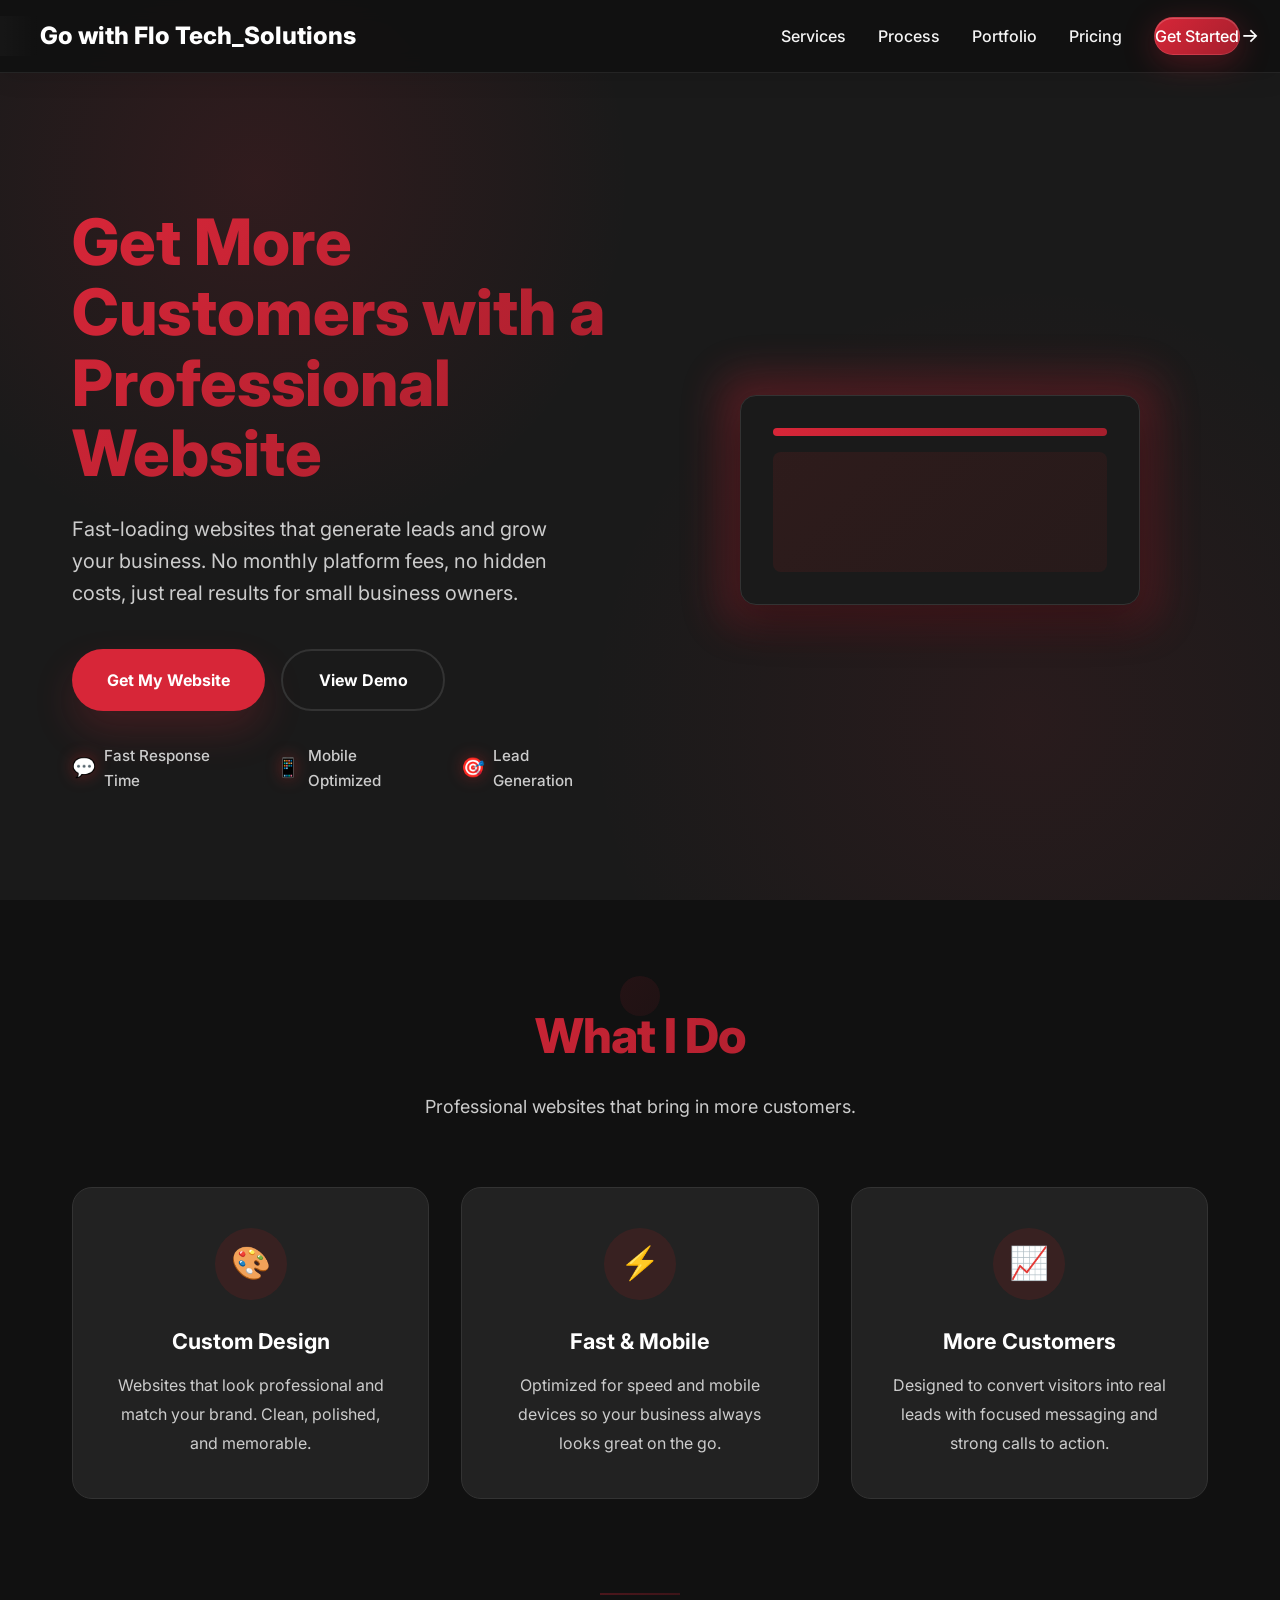
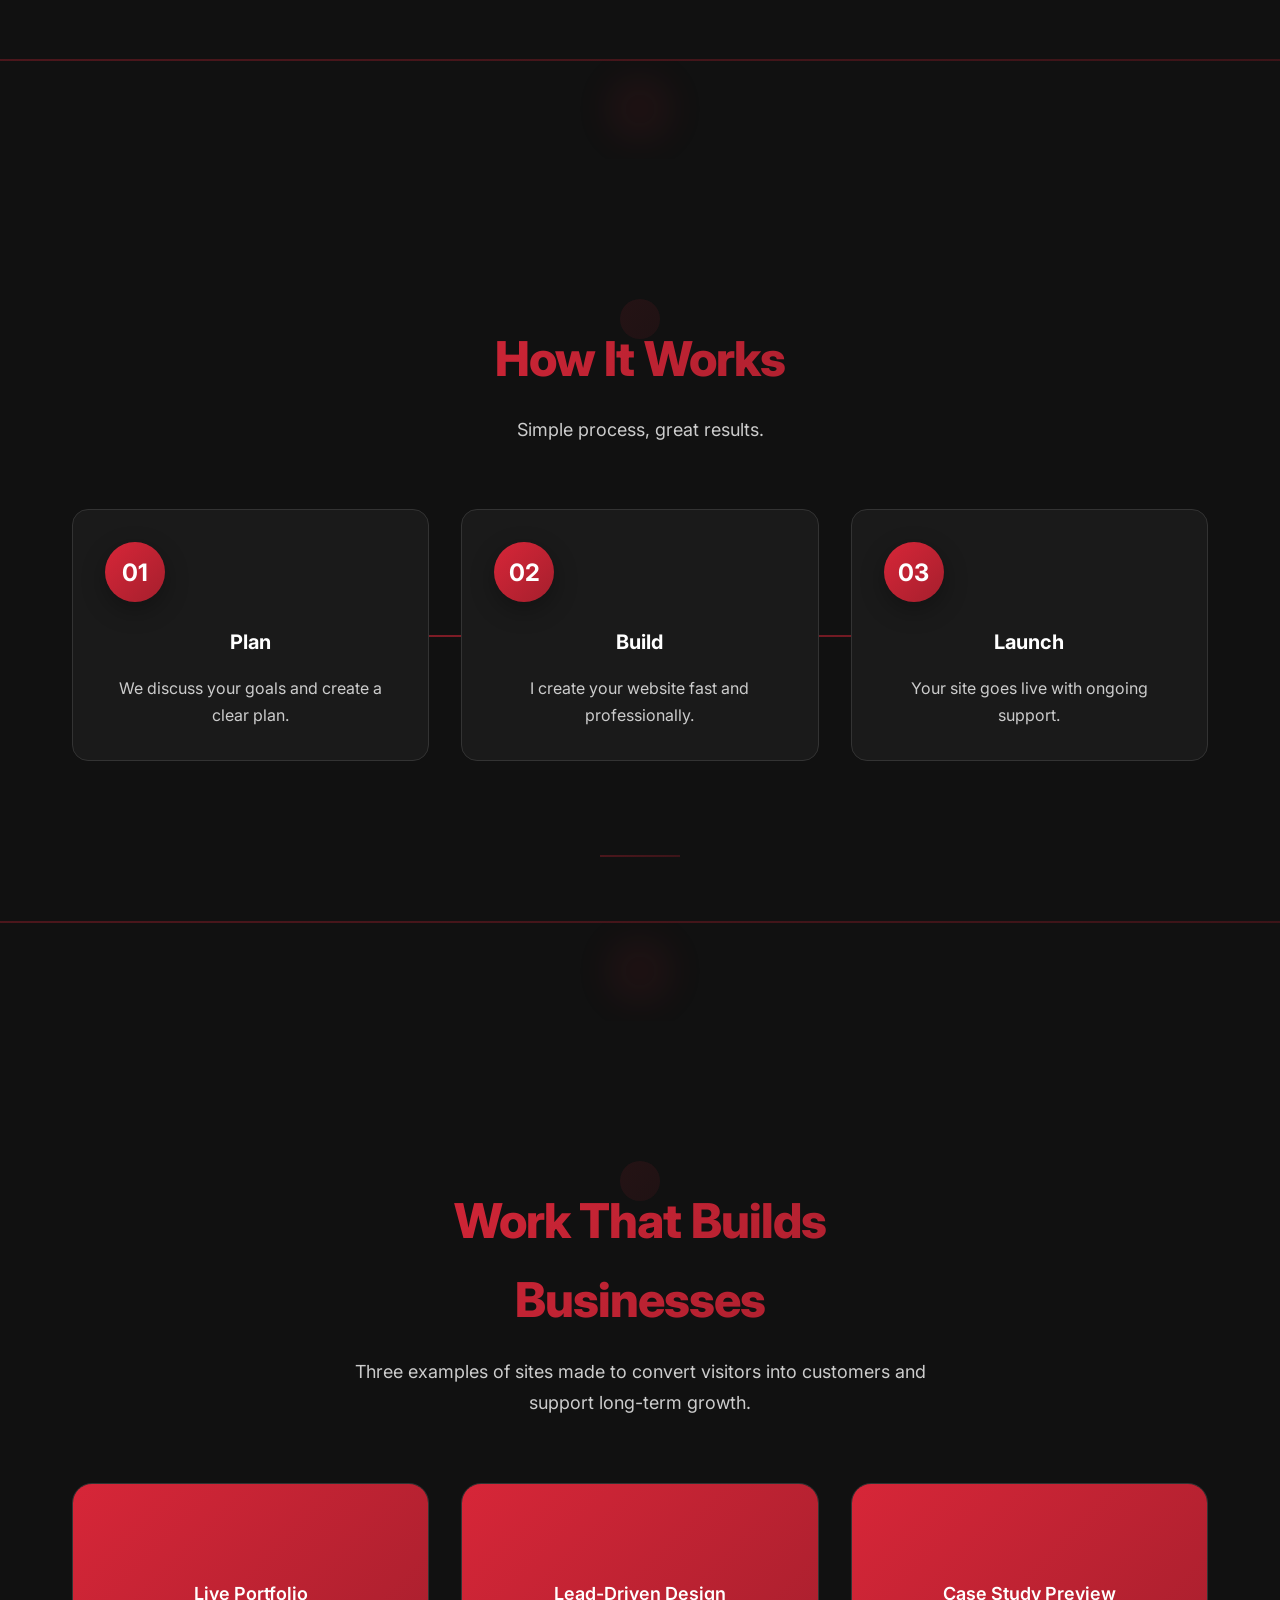
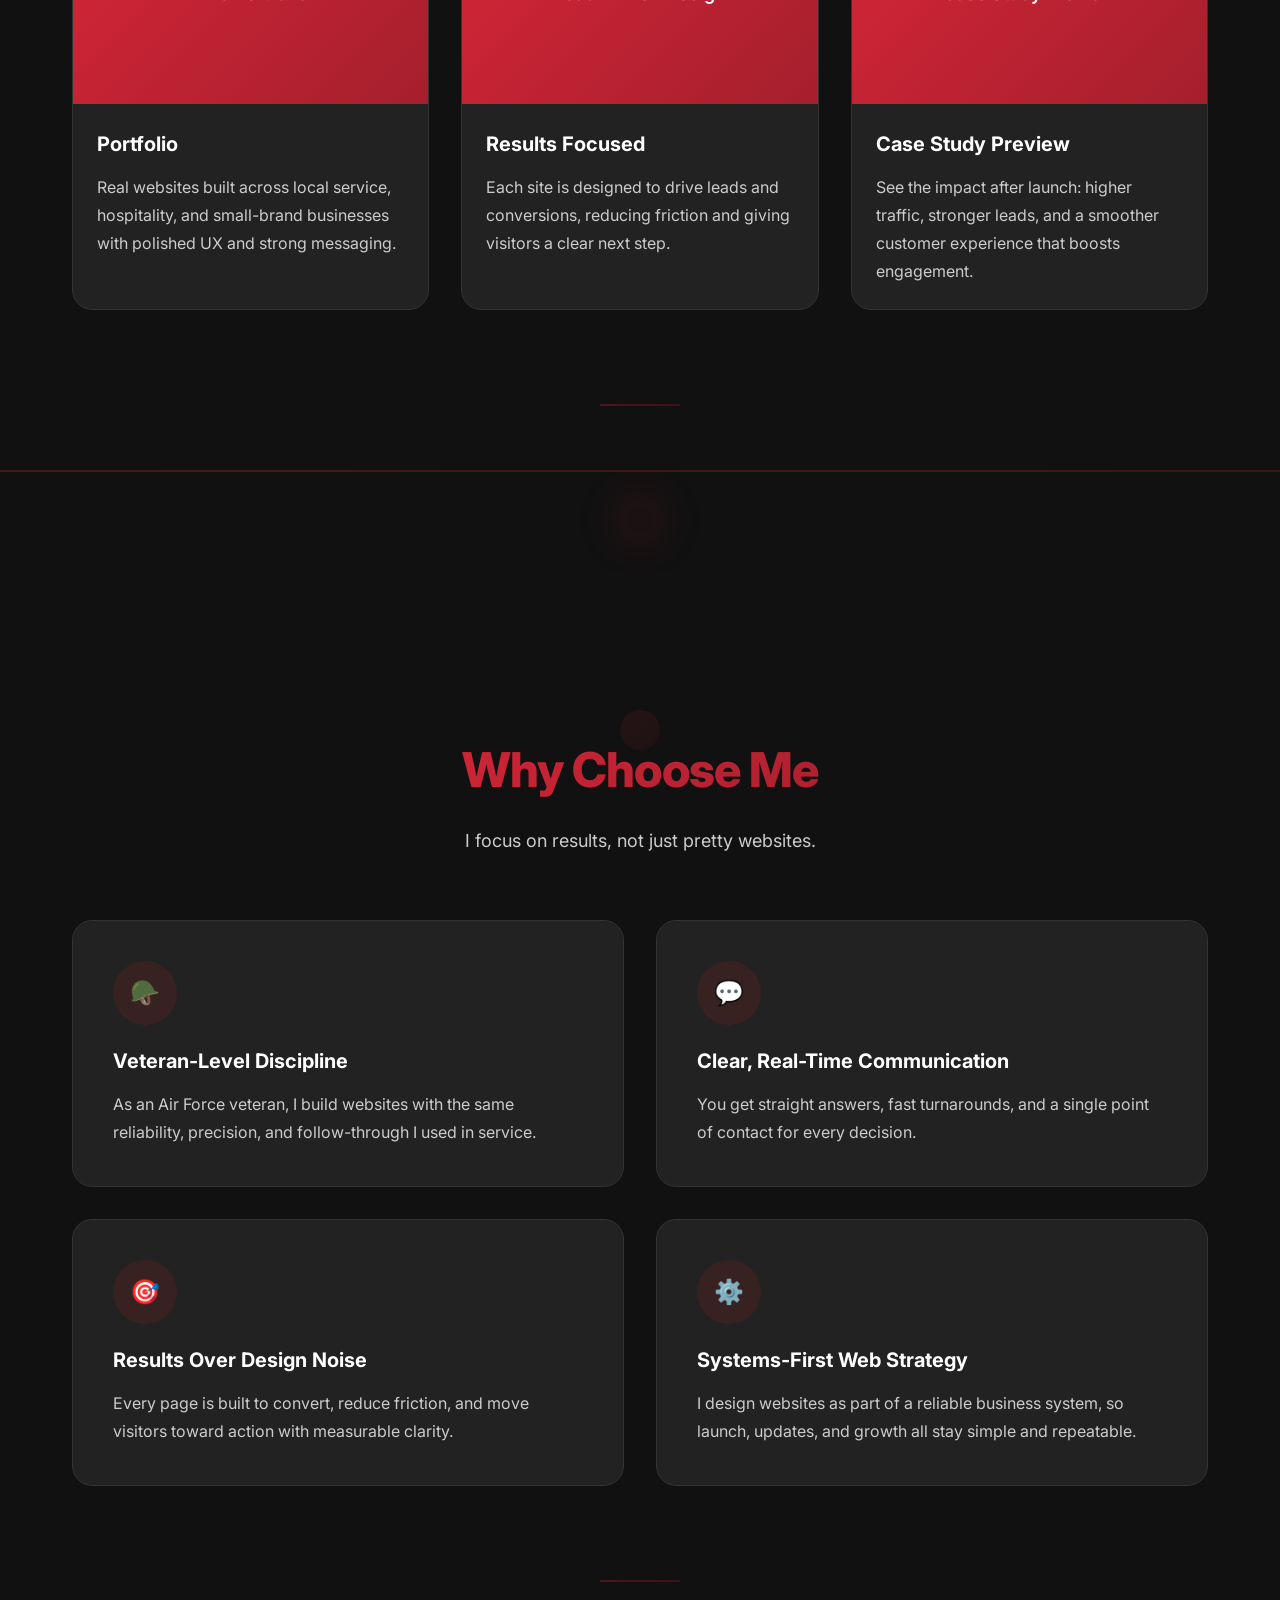
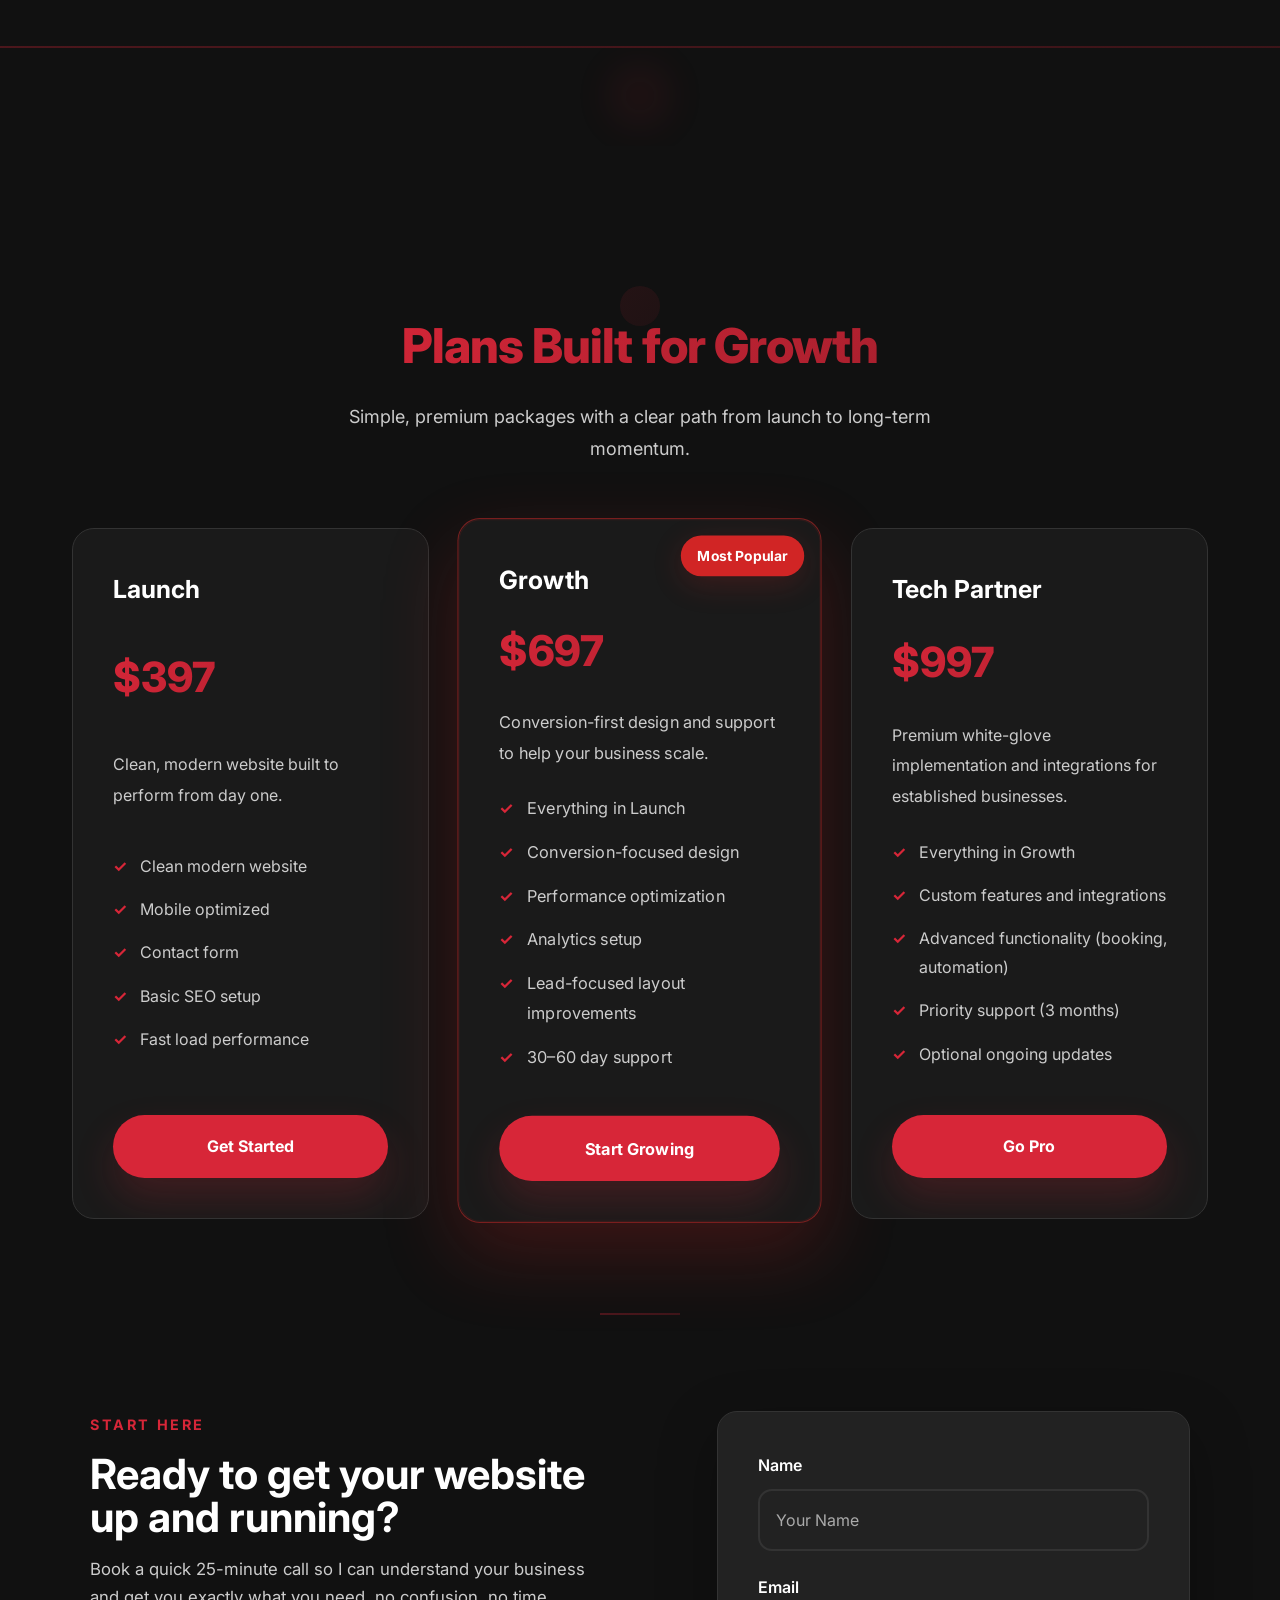
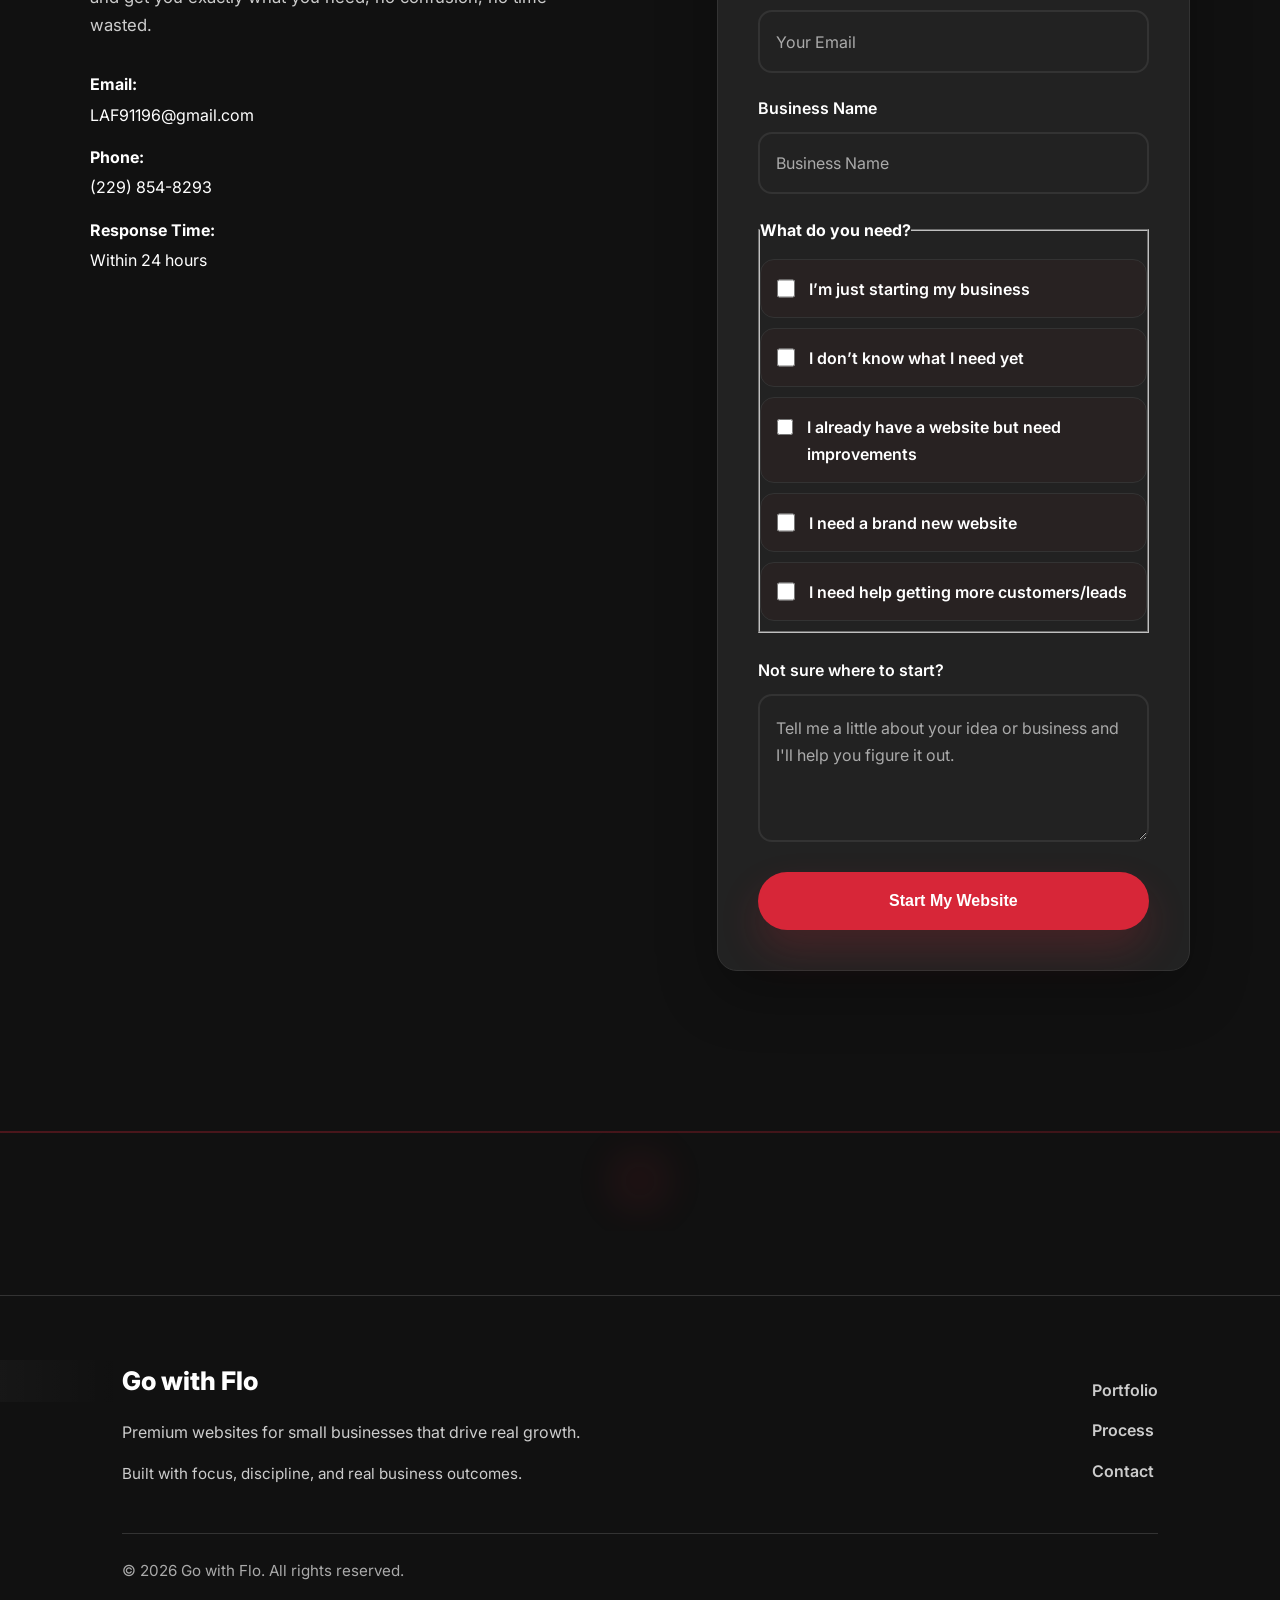
==== commit 17601350: "created additional page for after form submission, added textarea to form, changed submit button to " ====
--- a/index.html
+++ b/index.html
@@ -238,9 +238,9 @@
       <div class="container">
         <div class="contact-panel">
           <div class="contact-copy">
-            <span class="eyebrow">Ready to Grow?</span>
-            <h2>Let’s build your online presence today.</h2>
-            <p>Fast, clear next steps for your website, no confusion and no delays.</p>
+            <span class="eyebrow">Start Here</span>
+            <h2>Ready to get your website up and running?</h2>
+            <p>Book a quick 25-minute call so I can understand your business and get you exactly what you need, no confusion, no time wasted.</p>
             <div class="contact-details">
               <div class="contact-item">
                 <strong>Email:</strong> LAF91196@gmail.com
@@ -276,12 +276,20 @@
             </fieldset>
             <div class="form-group">
               <label for="message">Not sure where to start?</label>
-              <textarea id="message" name="message" rows="4" placeholder="Tell me a little about your idea or business and I’ll help you figure it out."></textarea>
+              <textarea id="message" name="message" rows="4" placeholder="Tell me a little about your idea or business and I'll help you figure it out." required></textarea>
             </div>
             <div class="form-footer">
-              <button type="submit" class="btn btn-primary">Start My Website</button>
+              <button type="button" class="btn btn-primary">Start My Website</button>
             </div>
           </form>
+          <div id="afterSubmit" style="display: none; margin-top: 40px;">
+            <h2>You're all set 👌</h2>
+            <p>Want to move faster? Book a 25-minute call so I can learn more about your business and get things started.</p>
+        <!-- Calendly inline widget begin -->
+<div class="calendly-inline-widget" data-url="https://calendly.com/laf91196/30min?hide_gdpr_banner=1" style="min-width:320px;height:700px;"></div>
+<script type="text/javascript" src="https://assets.calendly.com/assets/external/widget.js" async></script>
+<!-- Calendly inline widget end -->
+          </div>
         </div>
       </div>
     </section>
--- a/styles.css
+++ b/styles.css
@@ -1409,6 +1409,35 @@
   }
 }
 
+/* Thank You Page */
+.thank-you {
+  text-align: center;
+  padding: 8rem 0;
+}
+
+.thank-you-content h1 {
+  font-size: clamp(2.5rem, 5vw, 4rem);
+  font-weight: 800;
+  margin-bottom: 1.5rem;
+  background: var(--gradient);
+  -webkit-background-clip: text;
+  -webkit-text-fill-color: transparent;
+  background-clip: text;
+}
+
+.thank-you-content p {
+  font-size: 1.25rem;
+  color: var(--text-secondary);
+  margin-bottom: 2rem;
+  line-height: 1.6;
+}
+
+.calendly-section {
+  margin-top: 4rem;
+  display: flex;
+  justify-content: center;
+}
+
 @media (max-width: 480px) {
   .container {
     padding: 0 1rem;
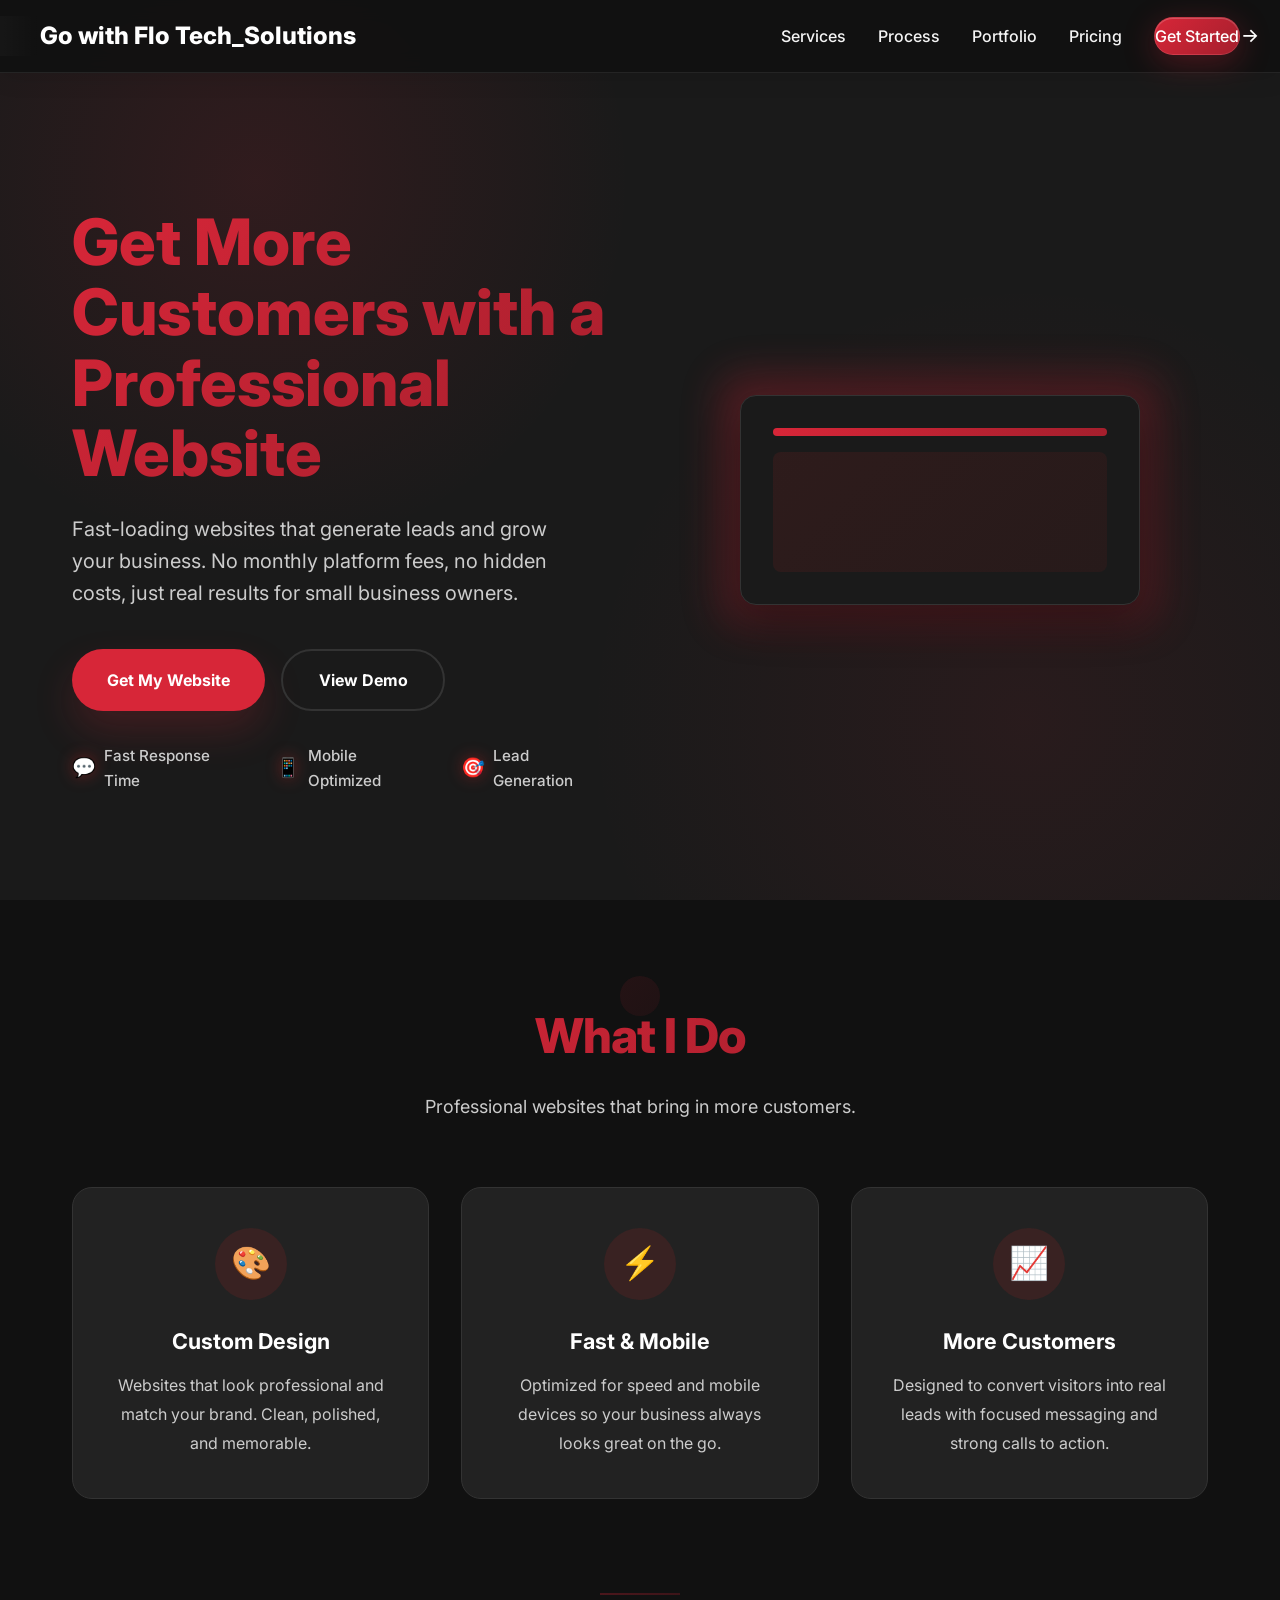
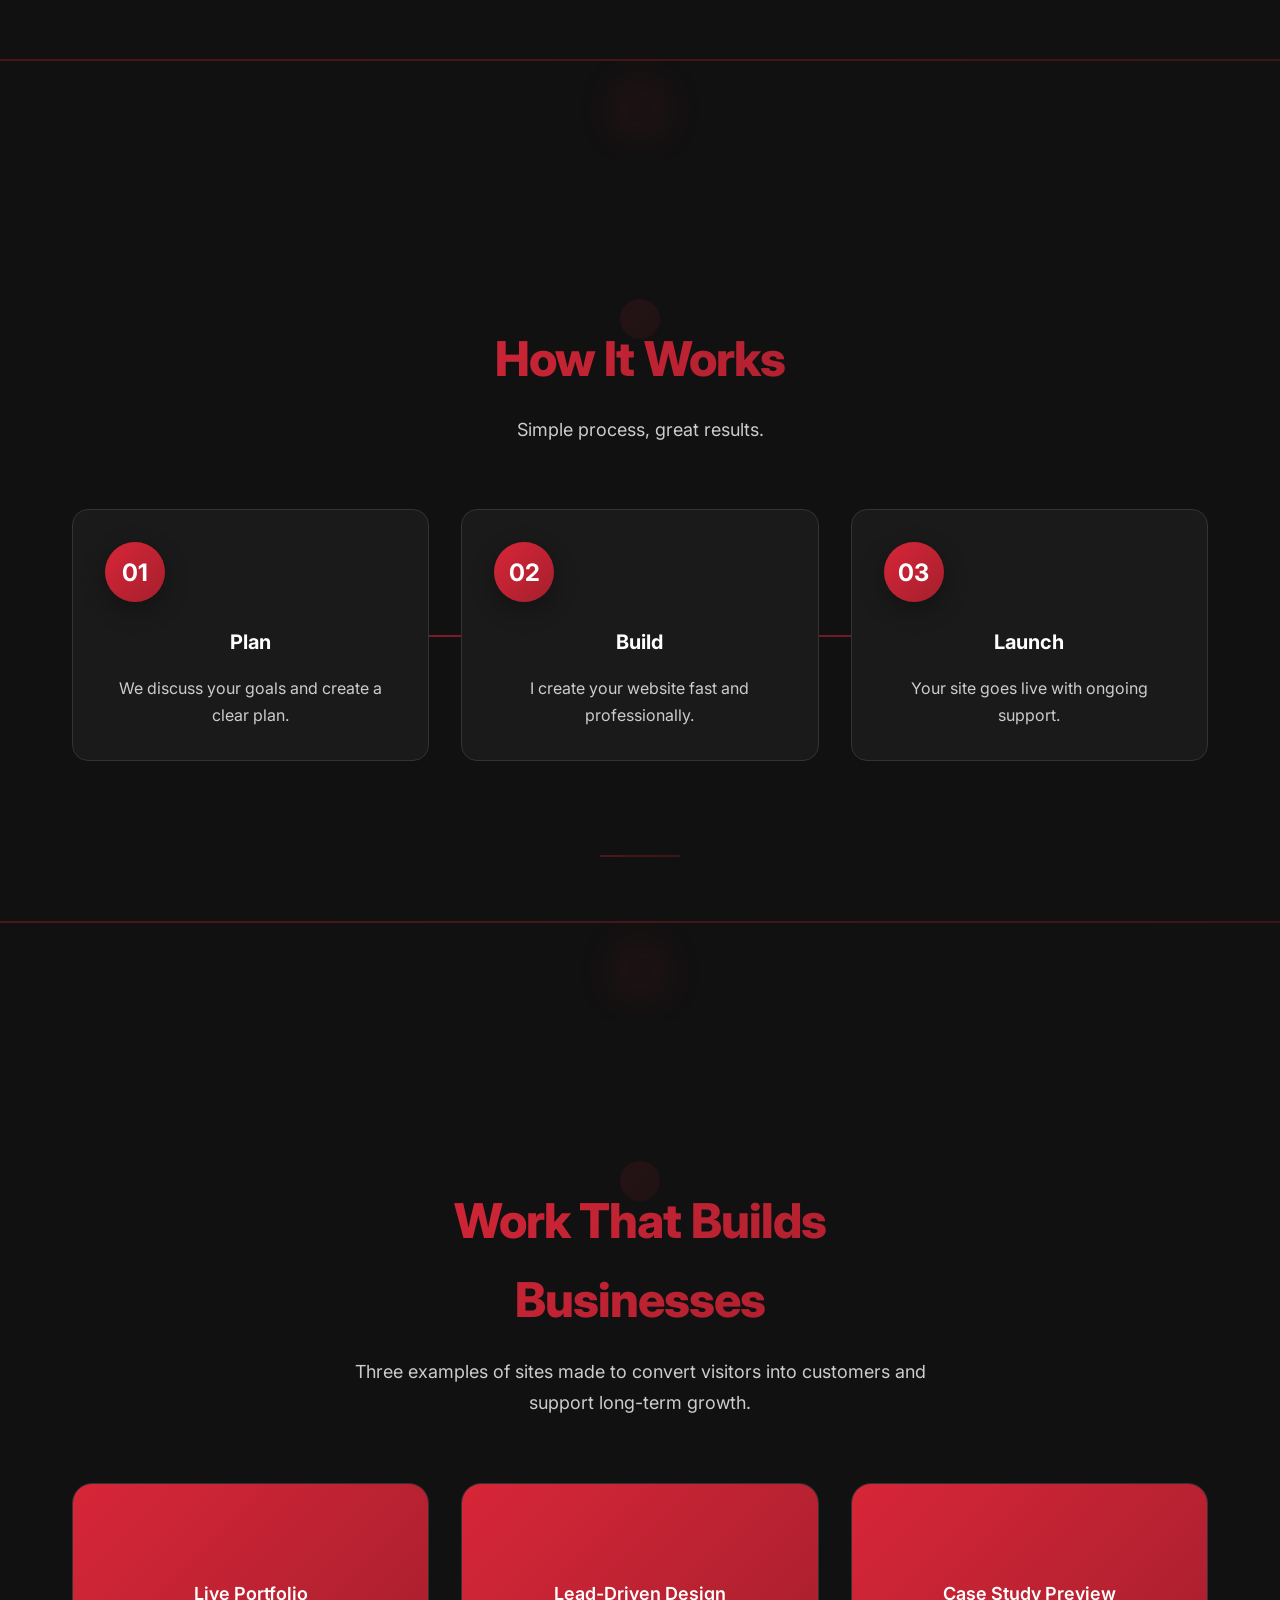
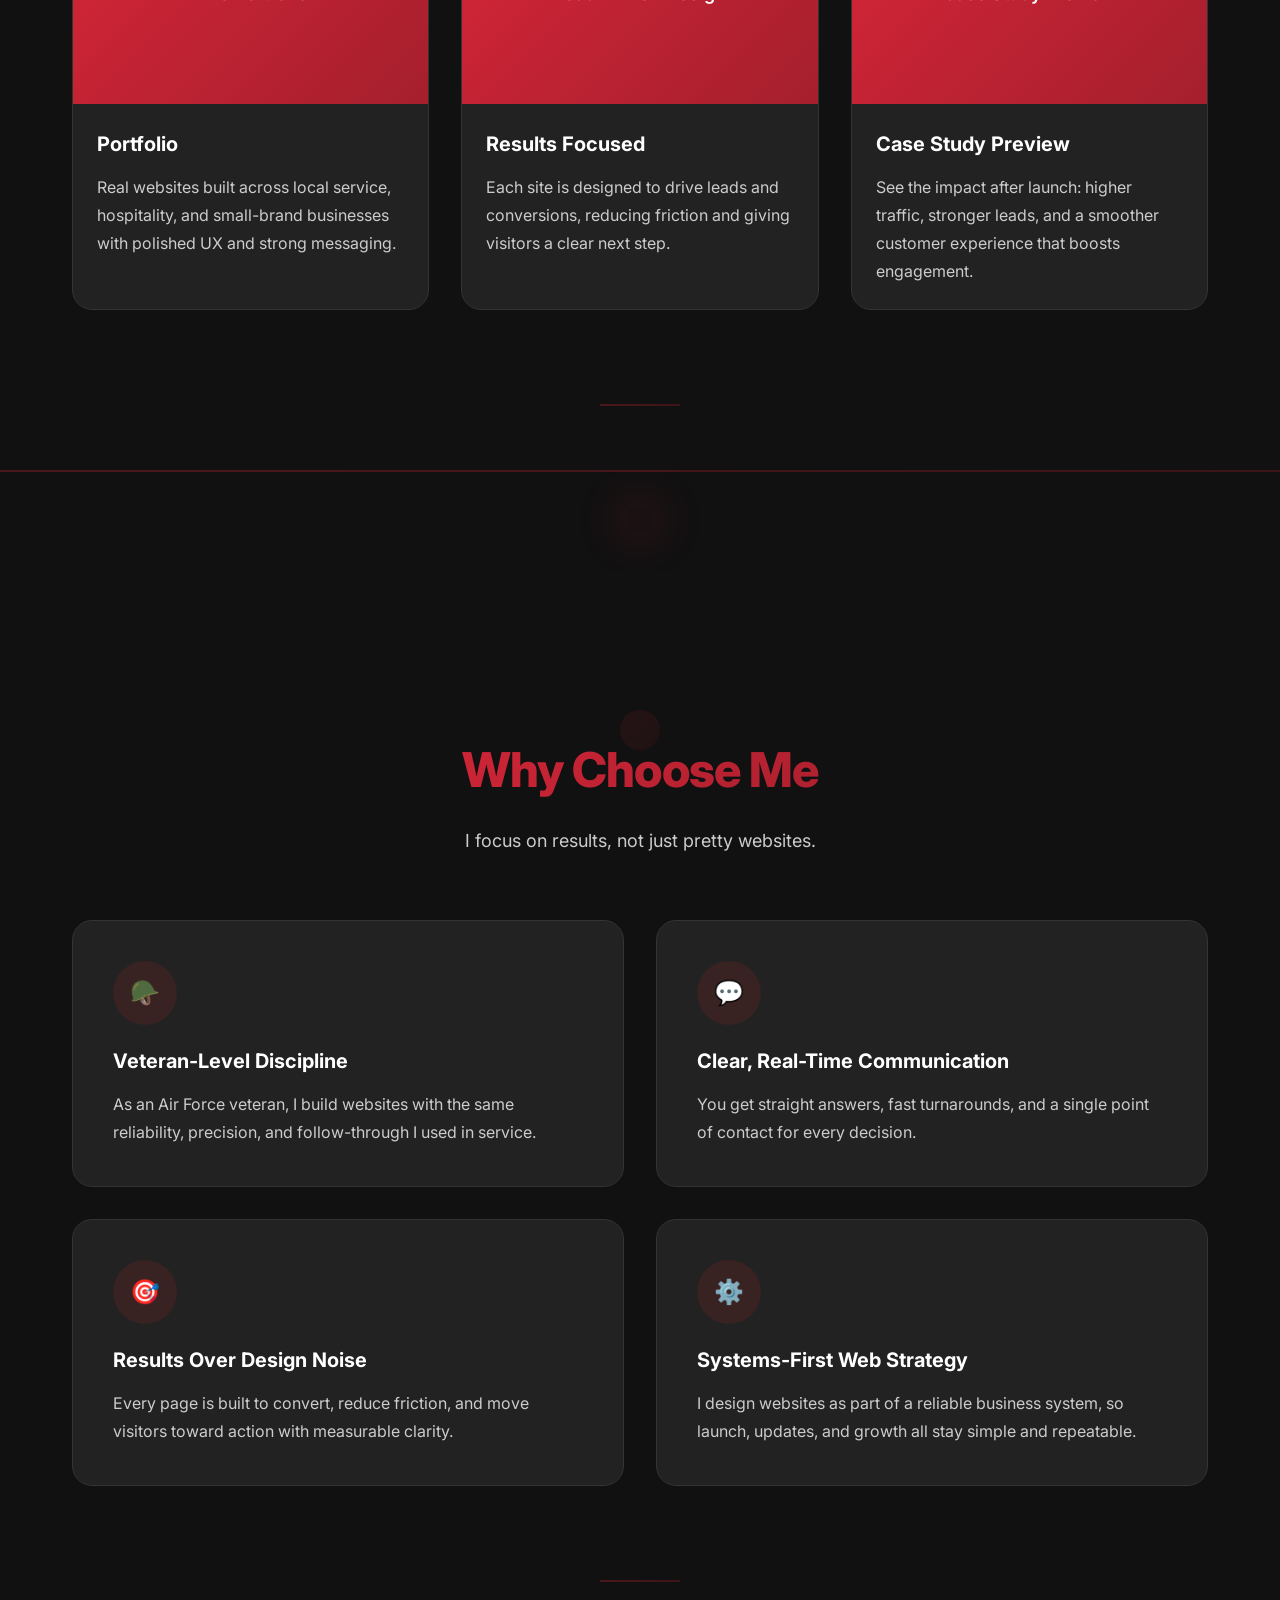
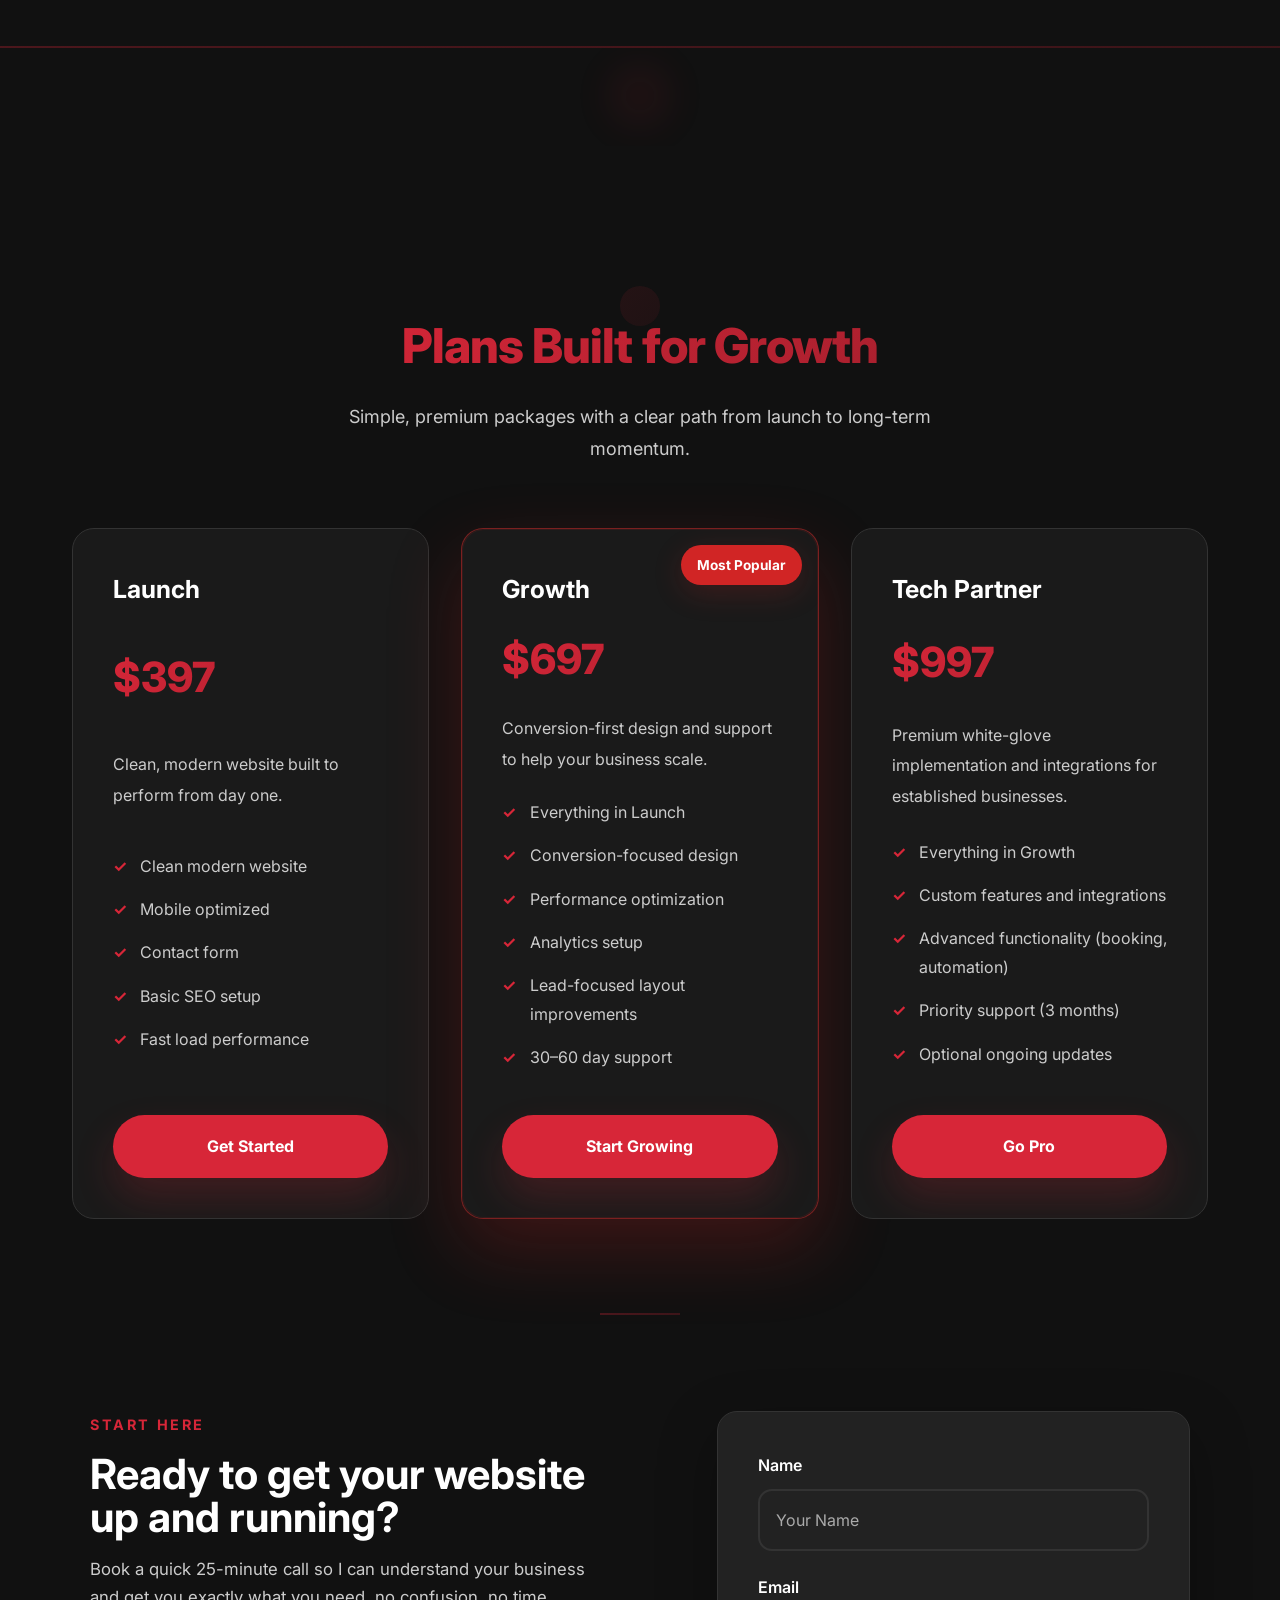
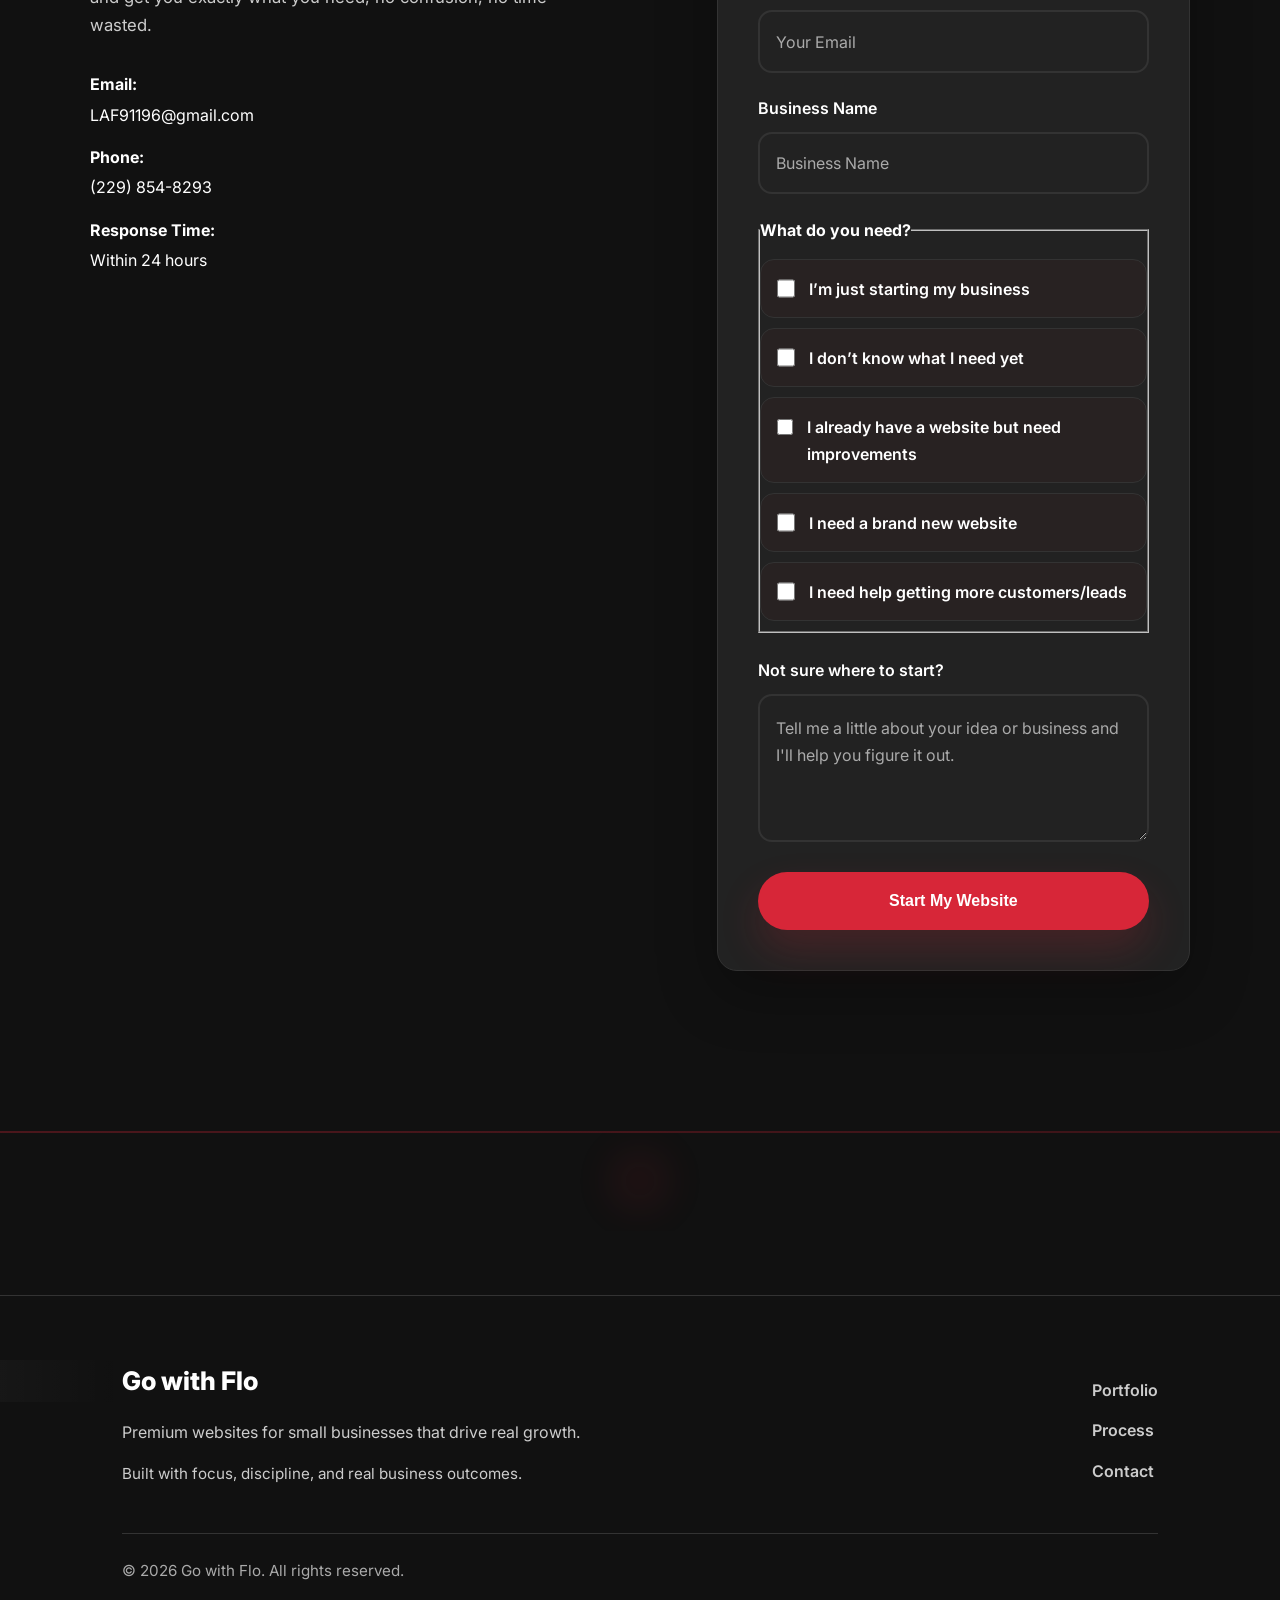
==== commit 8ece4ba8: "created netlify form and added calendly widget to after submit message" ====
--- a/index.html
+++ b/index.html
@@ -253,7 +253,9 @@
               </div>
             </div>
           </div>
-          <form class="contact-form" id="contactForm">
+          <form class="contact-form" id="contactForm" name="contact" method="POST" action="thank-you.html" data-netlify="true" netlify-honeypot="bot-field">
+            <input type="hidden" name="form-name" value="contact">
+            <input type="hidden" name="bot-field" value="">
             <div class="form-group">
               <label for="name">Name</label>
               <input type="text" id="name" name="name" placeholder="Your Name" required>
@@ -279,7 +281,7 @@
               <textarea id="message" name="message" rows="4" placeholder="Tell me a little about your idea or business and I'll help you figure it out." required></textarea>
             </div>
             <div class="form-footer">
-              <button type="button" class="btn btn-primary">Start My Website</button>
+              <button type="submit" class="btn btn-primary">Start My Website</button>
             </div>
           </form>
           <div id="afterSubmit" style="display: none; margin-top: 40px;">
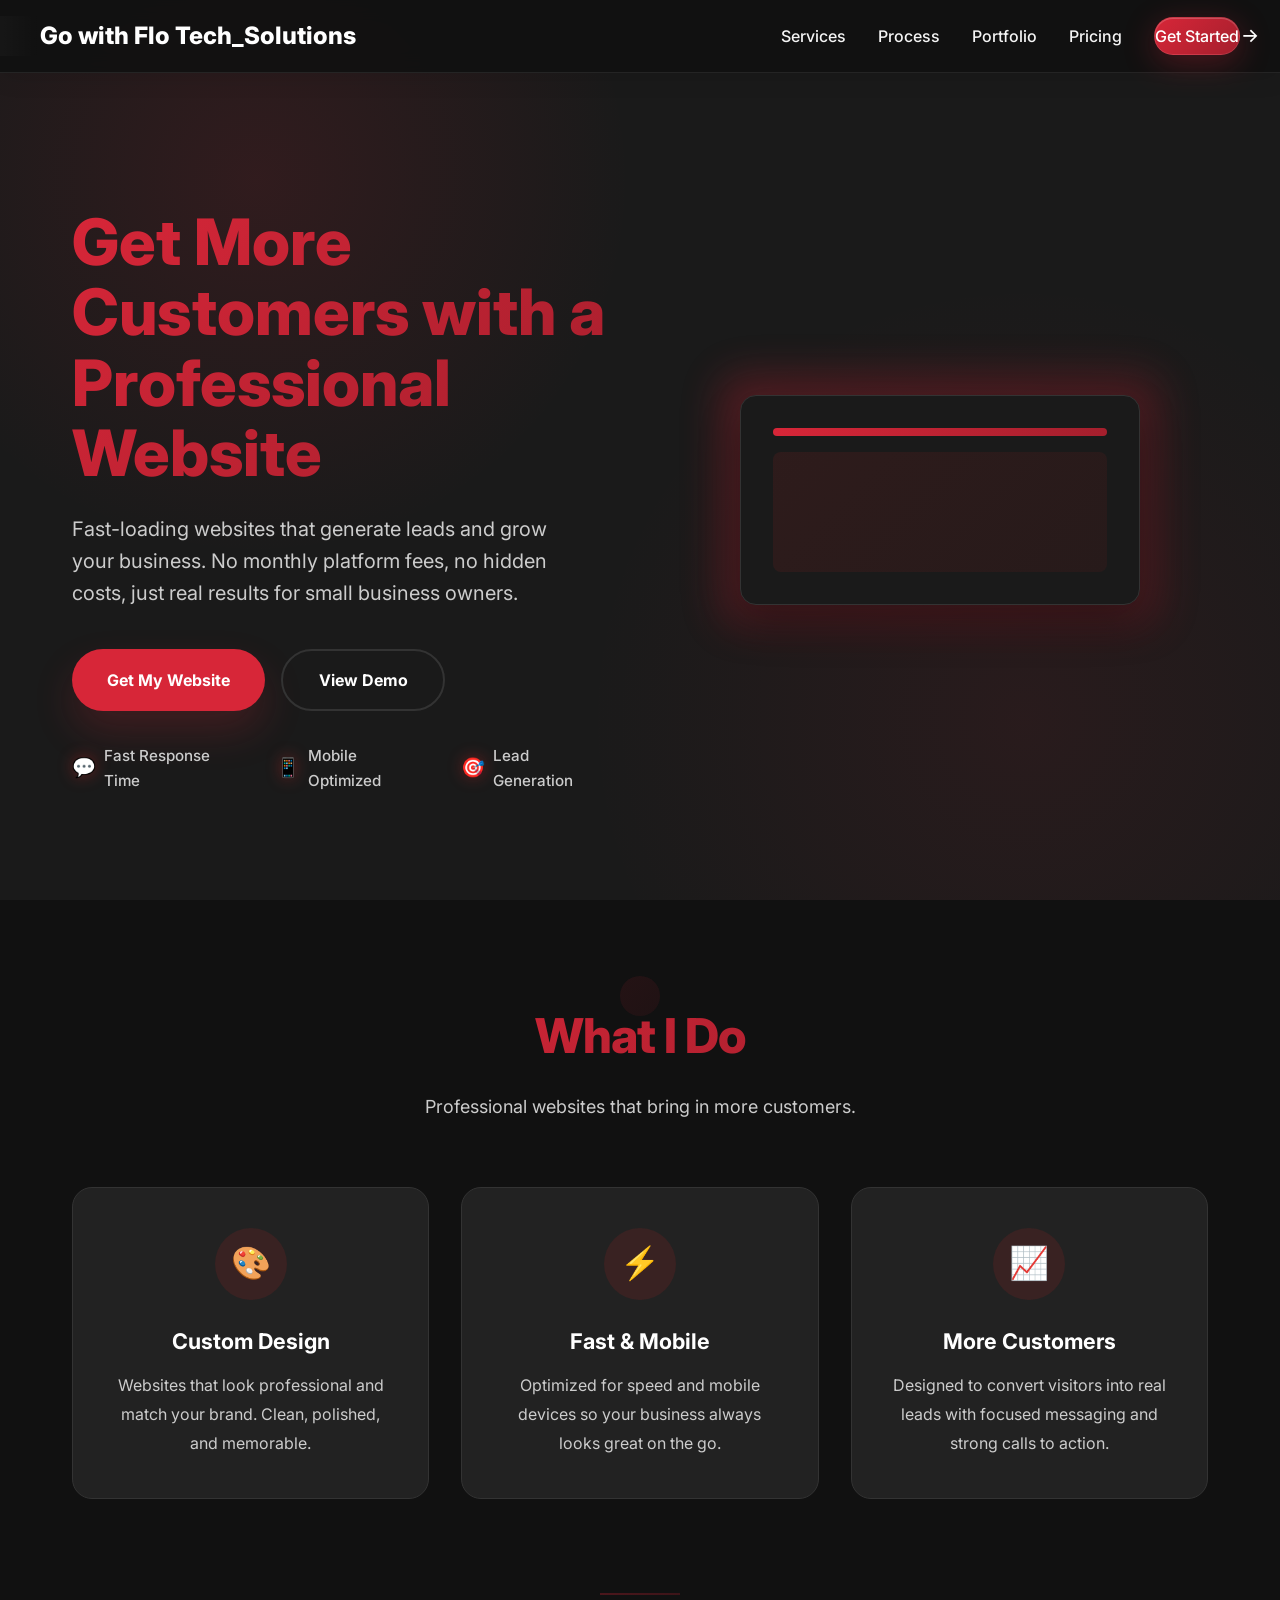
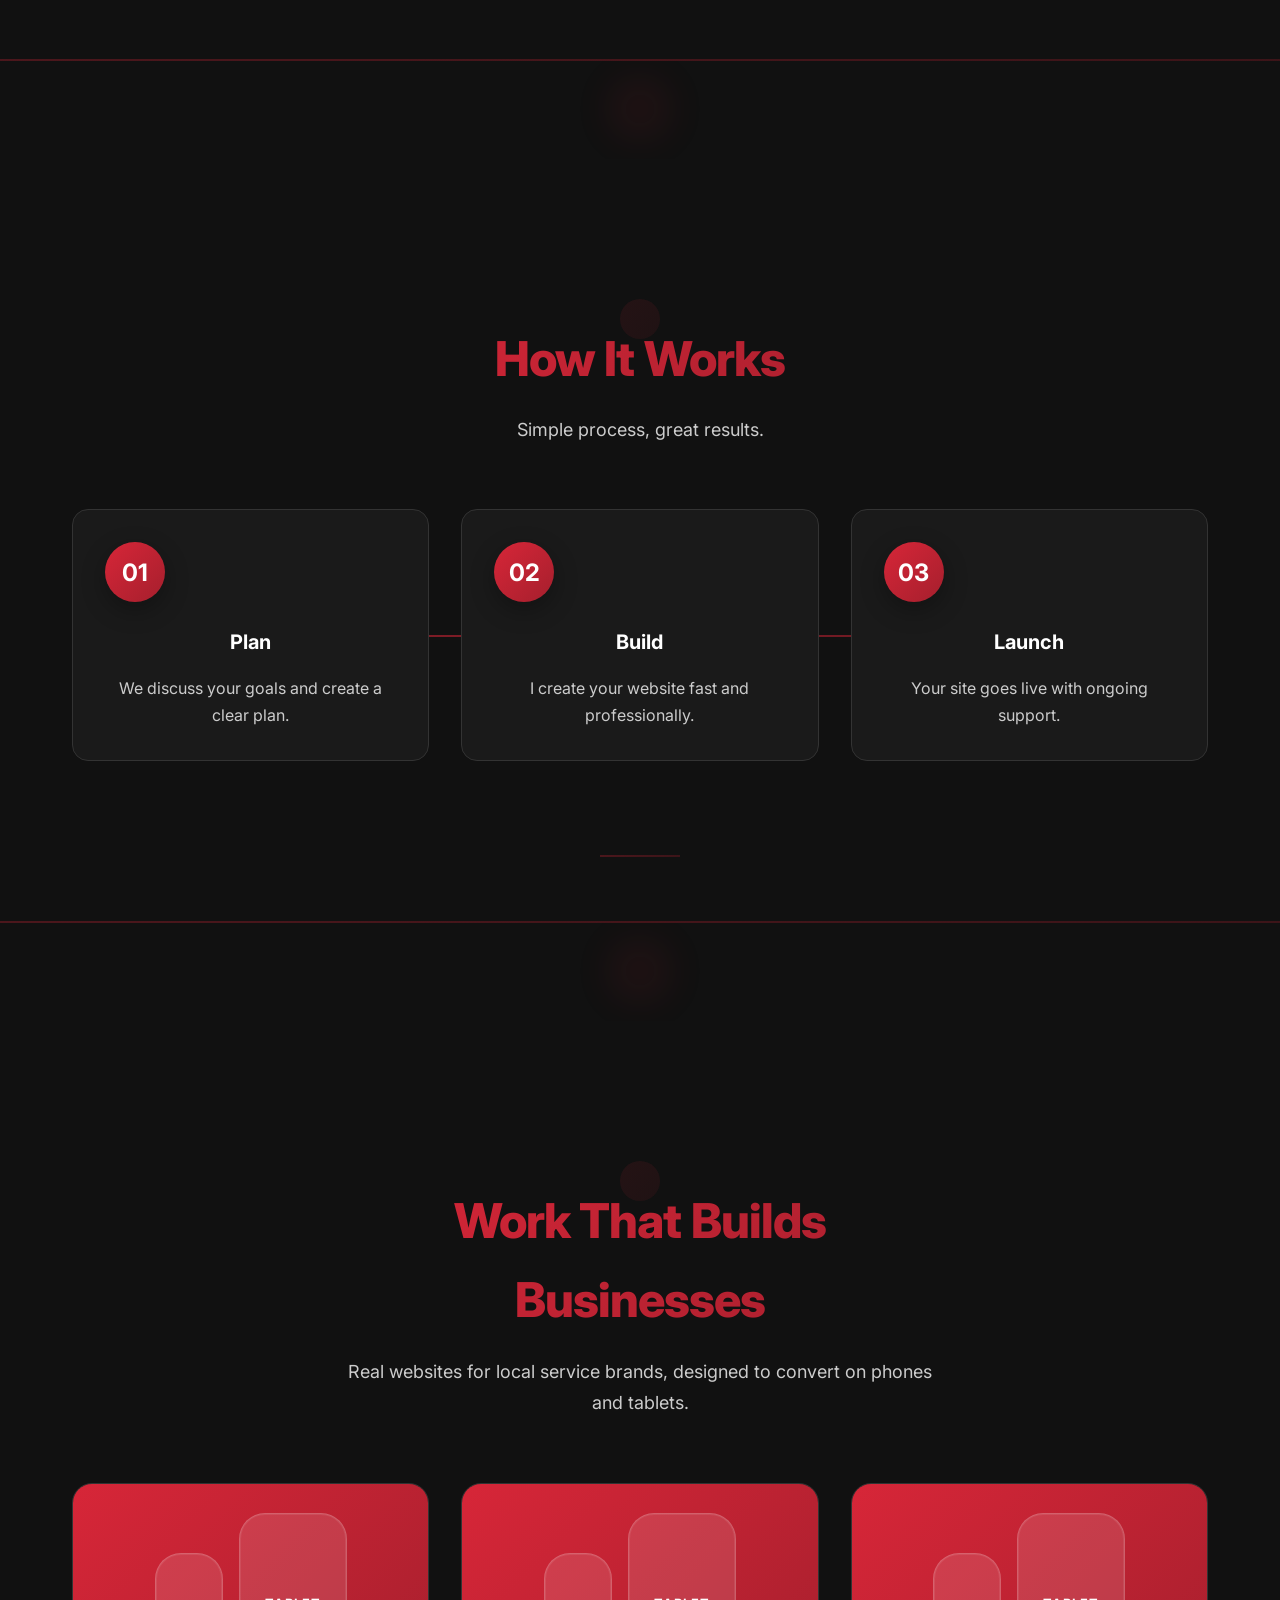
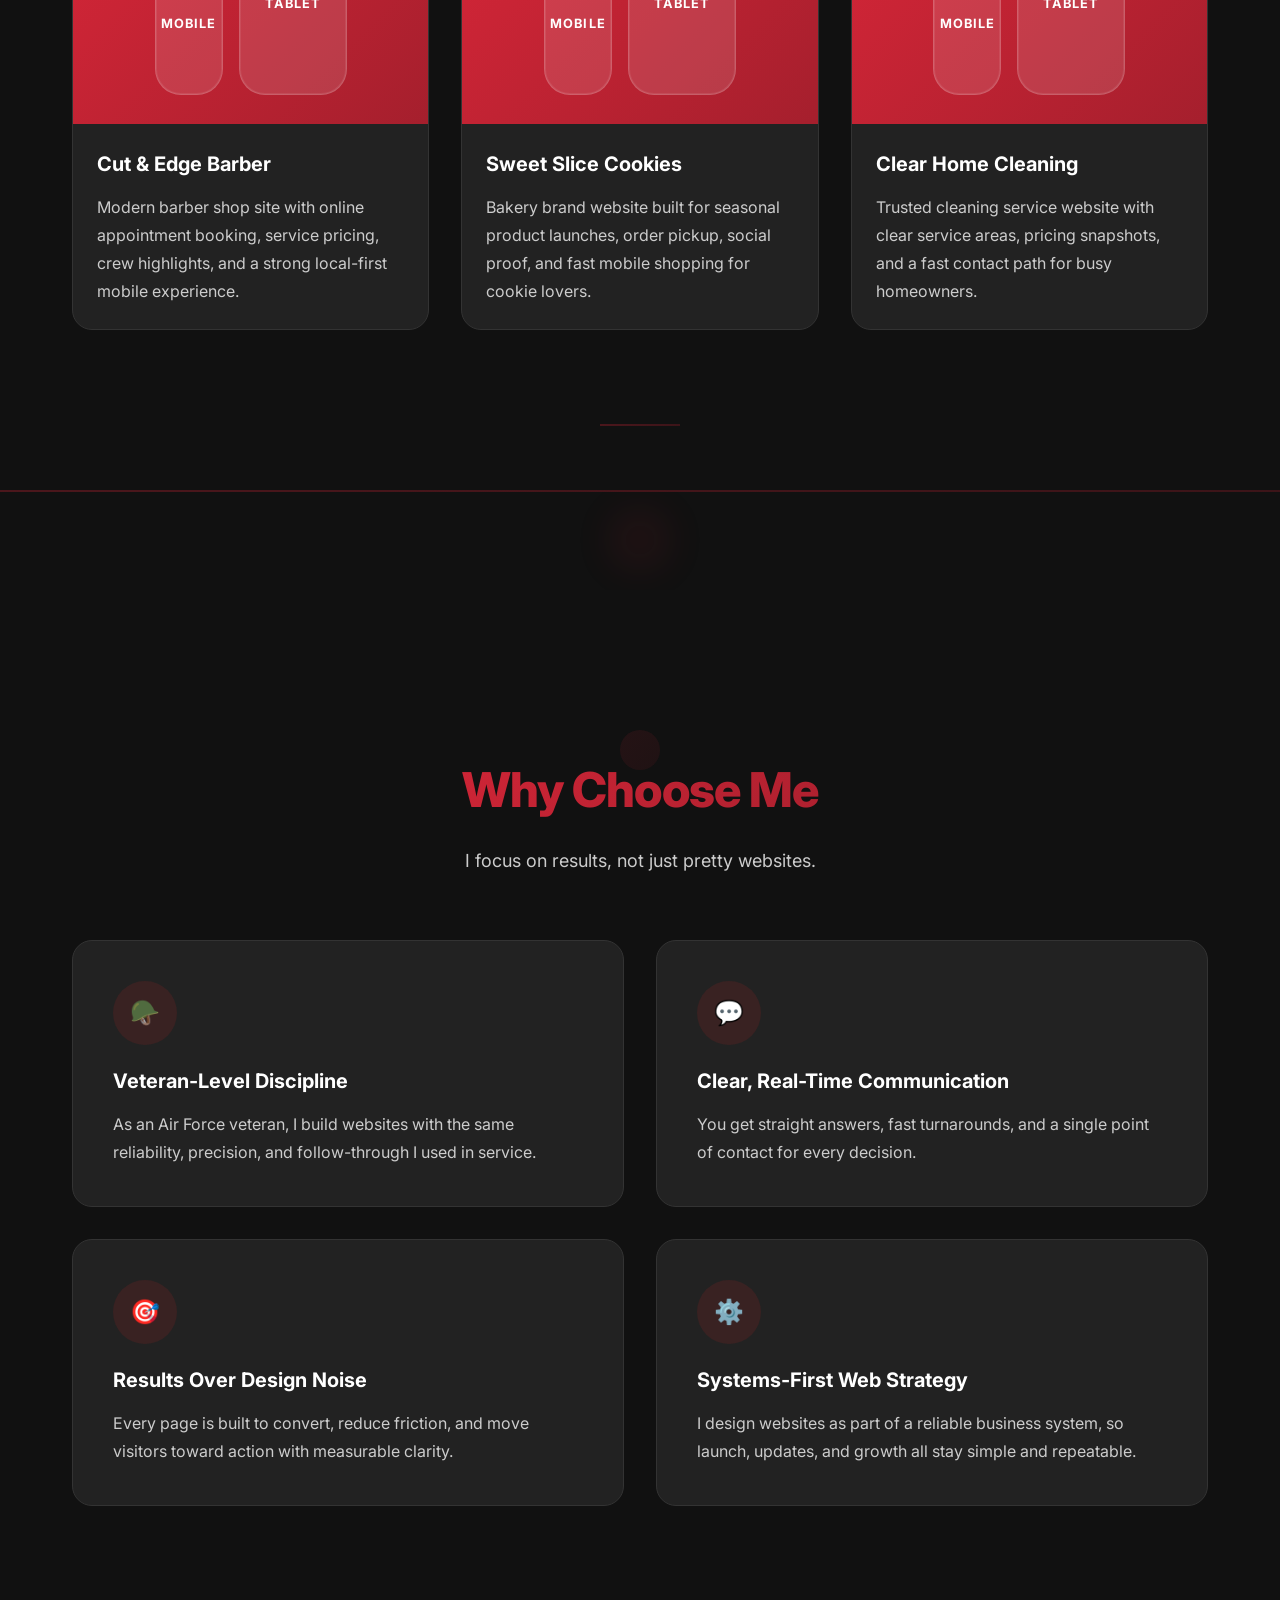
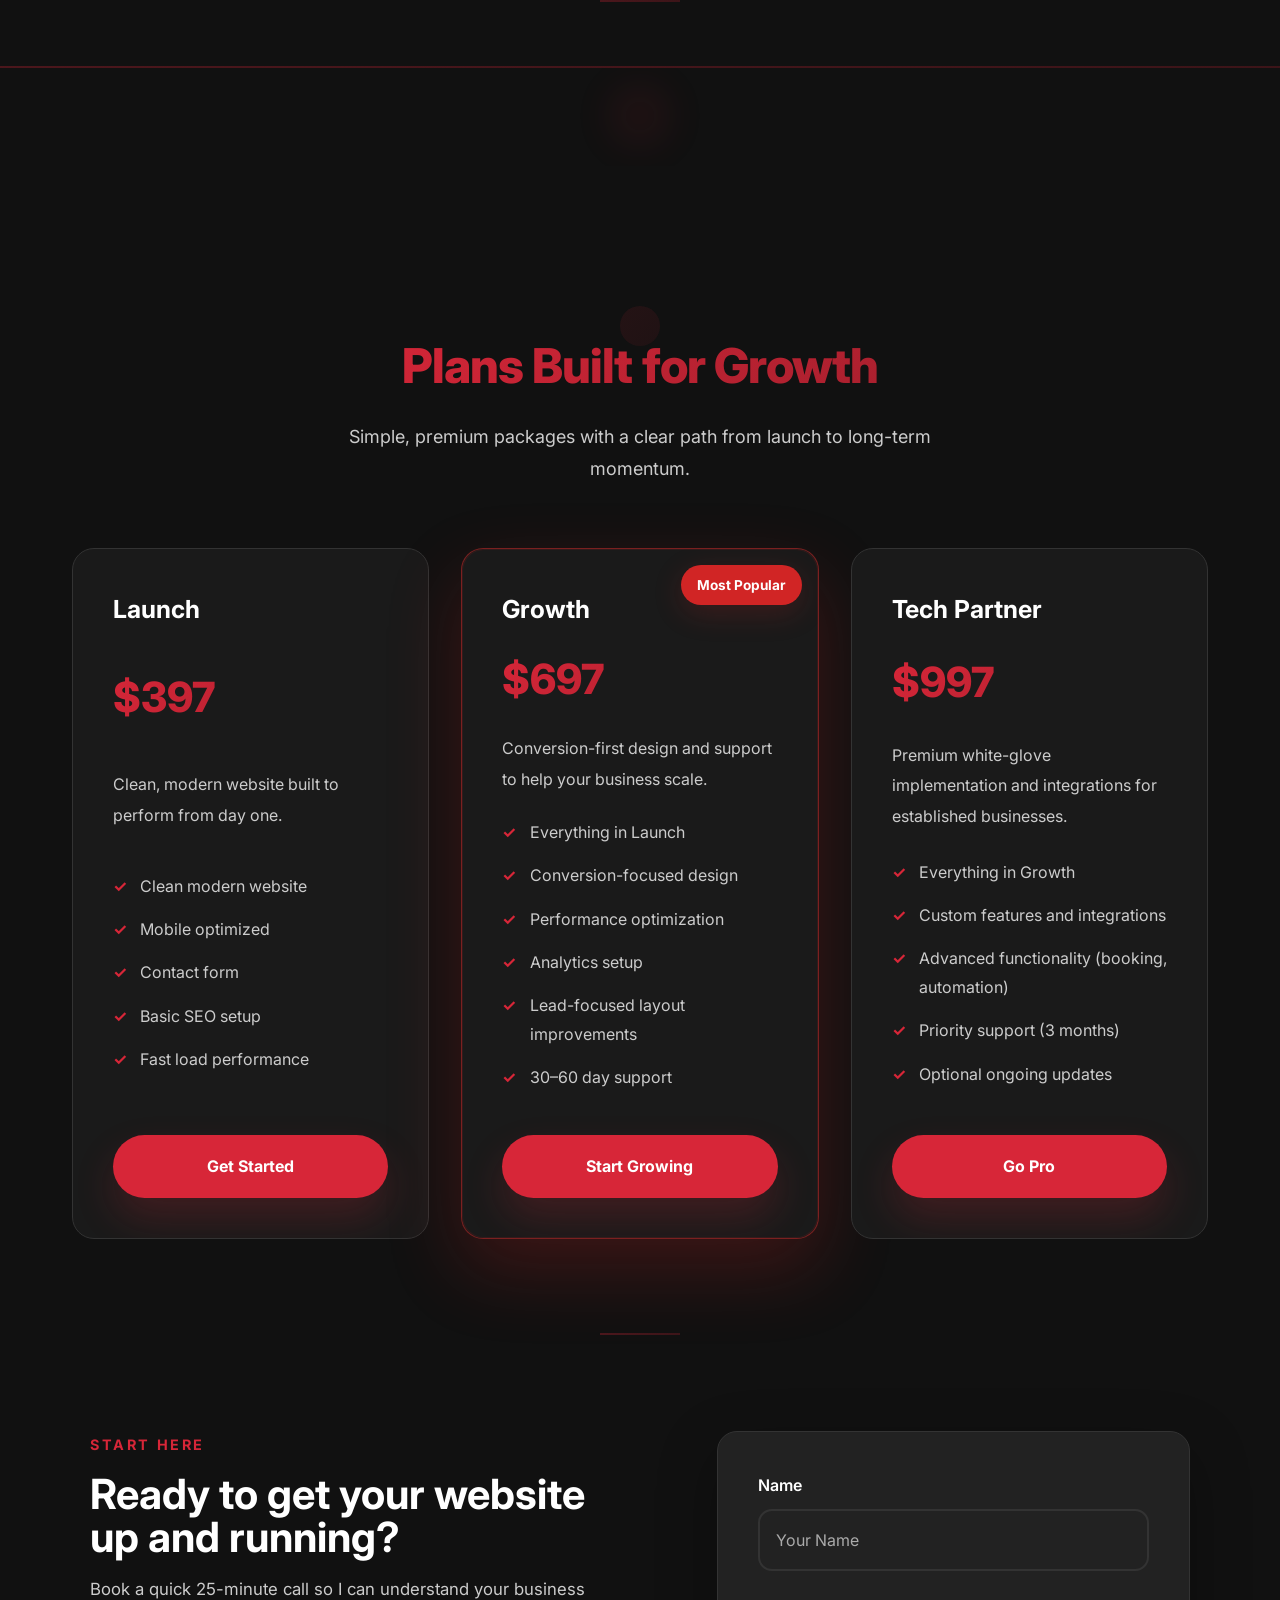
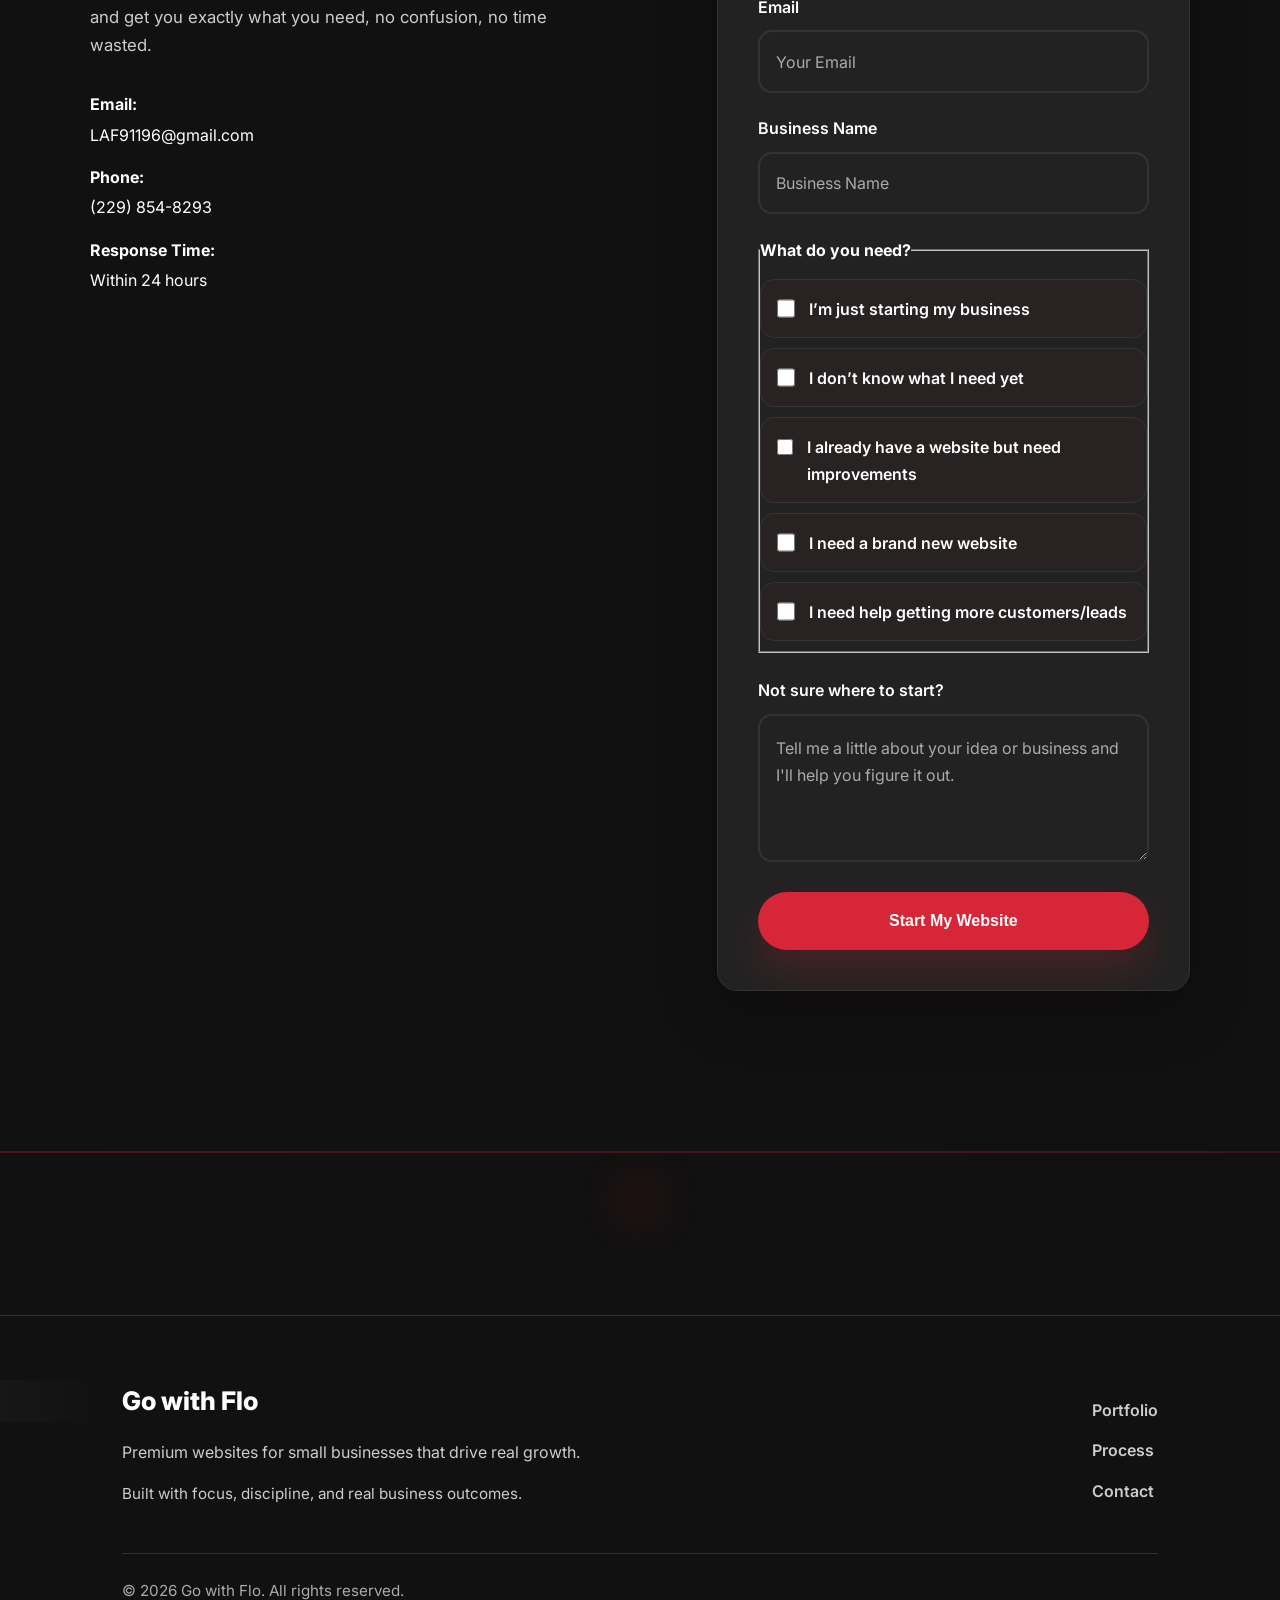
==== commit 0cc0636d: "added content to portfolio section" ====
--- a/index.html
+++ b/index.html
@@ -120,29 +120,38 @@
       <div class="container">
         <div class="section-header">
           <h2>Work That Builds Businesses</h2>
-          <p>Three examples of sites made to convert visitors into customers and support long-term growth.</p>
+          <p>Real websites for local service brands, designed to convert on phones and tablets.</p>
         </div>
         <div class="portfolio-grid">
           <div class="portfolio-item">
             <div class="portfolio-image">
-              <div class="image-placeholder">Live Portfolio</div>
-            </div>
-            <h3>Portfolio</h3>
-            <p>Real websites built across local service, hospitality, and small-brand businesses with polished UX and strong messaging.</p>
+              <div class="device-mockups">
+                <div class="device phone"><span>Mobile</span></div>
+                <div class="device tablet"><span>Tablet</span></div>
+              </div>
+            </div>
+            <h3>Cut & Edge Barber</h3>
+            <p>Modern barber shop site with online appointment booking, service pricing, crew highlights, and a strong local-first mobile experience.</p>
           </div>
           <div class="portfolio-item">
             <div class="portfolio-image">
-              <div class="image-placeholder">Lead-Driven Design</div>
-            </div>
-            <h3>Results Focused</h3>
-            <p>Each site is designed to drive leads and conversions, reducing friction and giving visitors a clear next step.</p>
+              <div class="device-mockups">
+                <div class="device phone"><span>Mobile</span></div>
+                <div class="device tablet"><span>Tablet</span></div>
+              </div>
+            </div>
+            <h3>Sweet Slice Cookies</h3>
+            <p>Bakery brand website built for seasonal product launches, order pickup, social proof, and fast mobile shopping for cookie lovers.</p>
           </div>
           <div class="portfolio-item">
             <div class="portfolio-image">
-              <div class="image-placeholder">Case Study Preview</div>
-            </div>
-            <h3>Case Study Preview</h3>
-            <p>See the impact after launch: higher traffic, stronger leads, and a smoother customer experience that boosts engagement.</p>
+              <div class="device-mockups">
+                <div class="device phone"><span>Mobile</span></div>
+                <div class="device tablet"><span>Tablet</span></div>
+              </div>
+            </div>
+            <h3>Clear Home Cleaning</h3>
+            <p>Trusted cleaning service website with clear service areas, pricing snapshots, and a fast contact path for busy homeowners.</p>
           </div>
         </div>
       </div>
@@ -253,6 +262,7 @@
               </div>
             </div>
           </div>
+
           <form class="contact-form" id="contactForm" name="contact" method="POST" action="thank-you.html" data-netlify="true" netlify-honeypot="bot-field">
             <input type="hidden" name="form-name" value="contact">
             <input type="hidden" name="bot-field" value="">
@@ -284,6 +294,7 @@
               <button type="submit" class="btn btn-primary">Start My Website</button>
             </div>
           </form>
+
           <div id="afterSubmit" style="display: none; margin-top: 40px;">
             <h2>You're all set 👌</h2>
             <p>Want to move faster? Book a 25-minute call so I can learn more about your business and get things started.</p>
--- a/styles.css
+++ b/styles.css
@@ -811,7 +811,7 @@
 }
 
 .portfolio-image {
-  height: 220px;
+  height: 240px;
   background: linear-gradient(135deg, var(--primary), var(--secondary));
   display: flex;
   align-items: center;
@@ -821,6 +821,41 @@
   font-size: 1.125rem;
   position: relative;
   overflow: hidden;
+}
+
+.device-mockups {
+  display: flex;
+  align-items: flex-end;
+  justify-content: center;
+  gap: 1rem;
+  width: 100%;
+  padding: 1rem;
+  box-sizing: border-box;
+}
+
+.device {
+  display: flex;
+  align-items: center;
+  justify-content: center;
+  border-radius: 26px;
+  background: rgba(255, 255, 255, 0.12);
+  border: 1px solid rgba(255, 255, 255, 0.18);
+  color: white;
+  text-transform: uppercase;
+  letter-spacing: 0.08em;
+  font-size: 0.8rem;
+  font-weight: 700;
+  box-shadow: inset 0 0 0 1px rgba(255, 255, 255, 0.08);
+}
+
+.device.phone {
+  width: 68px;
+  height: 142px;
+}
+
+.device.tablet {
+  width: 108px;
+  height: 182px;
 }
 
 .portfolio-item h3 {
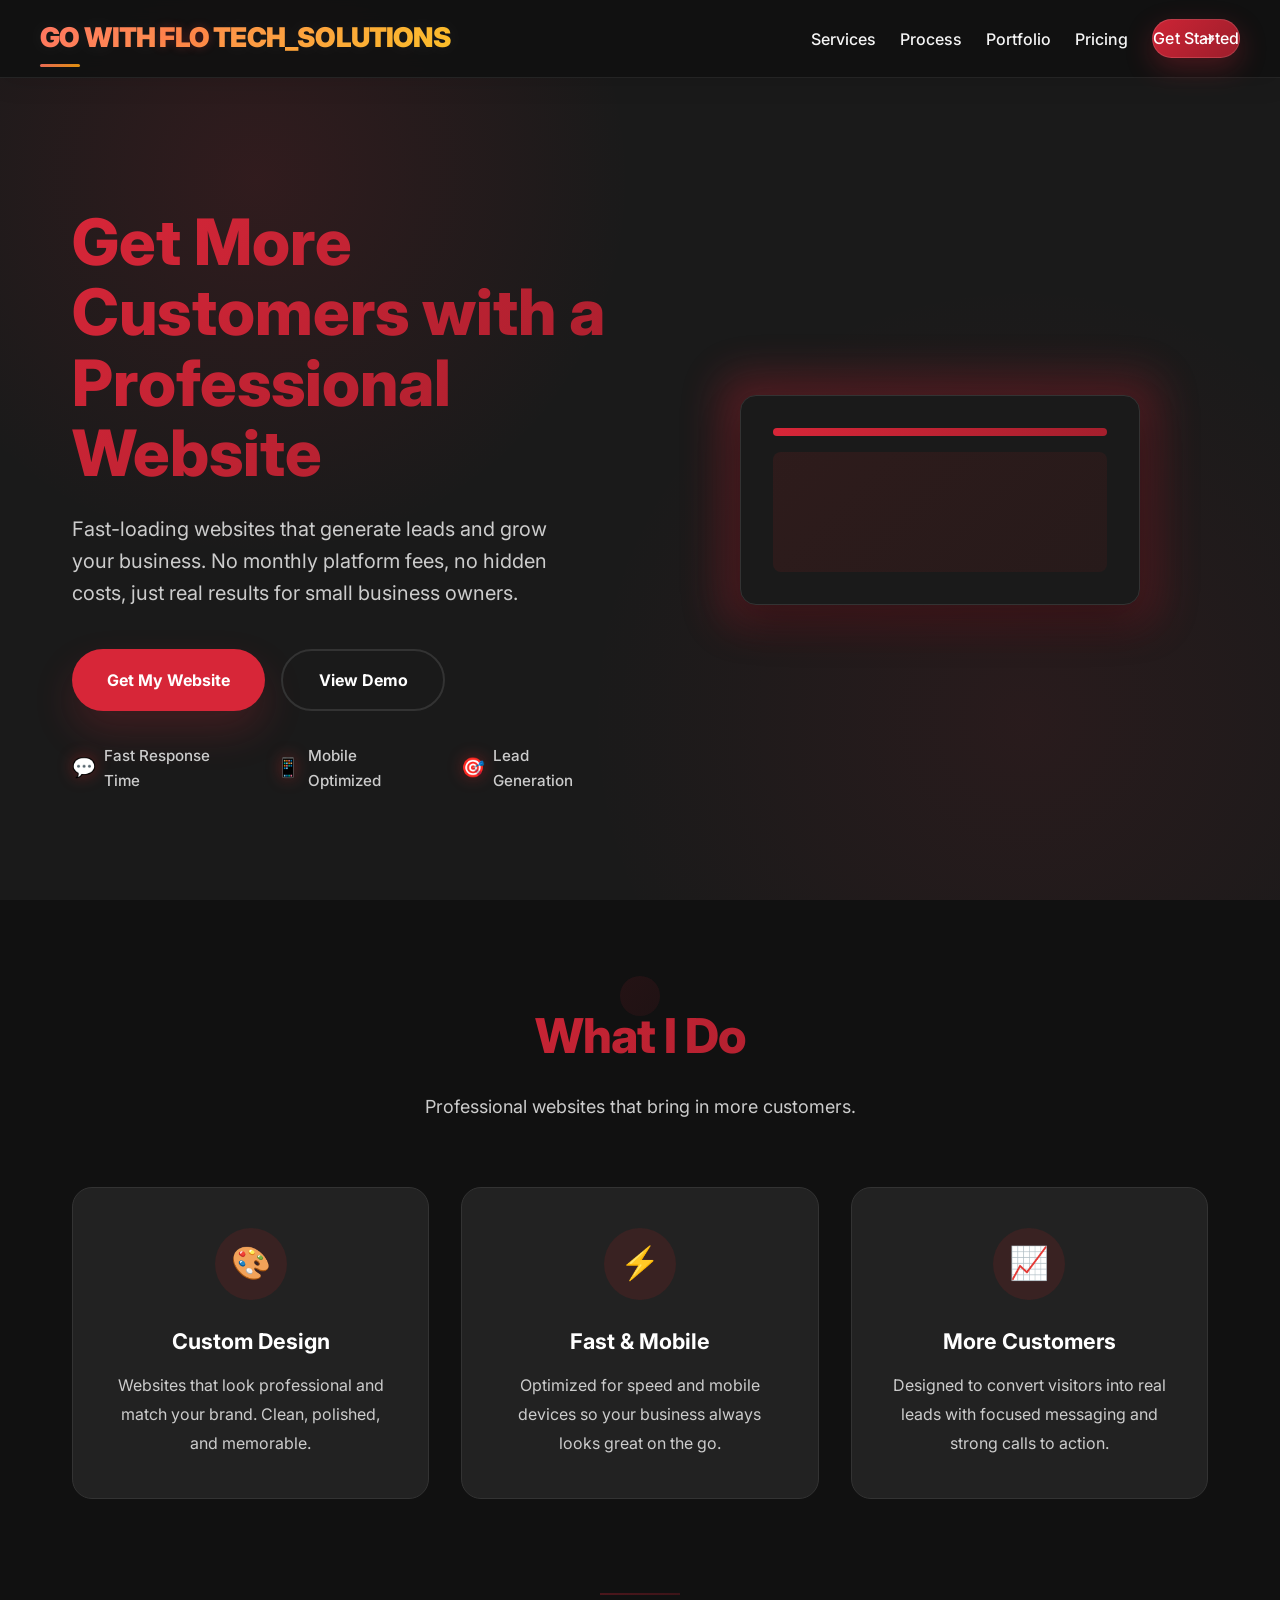
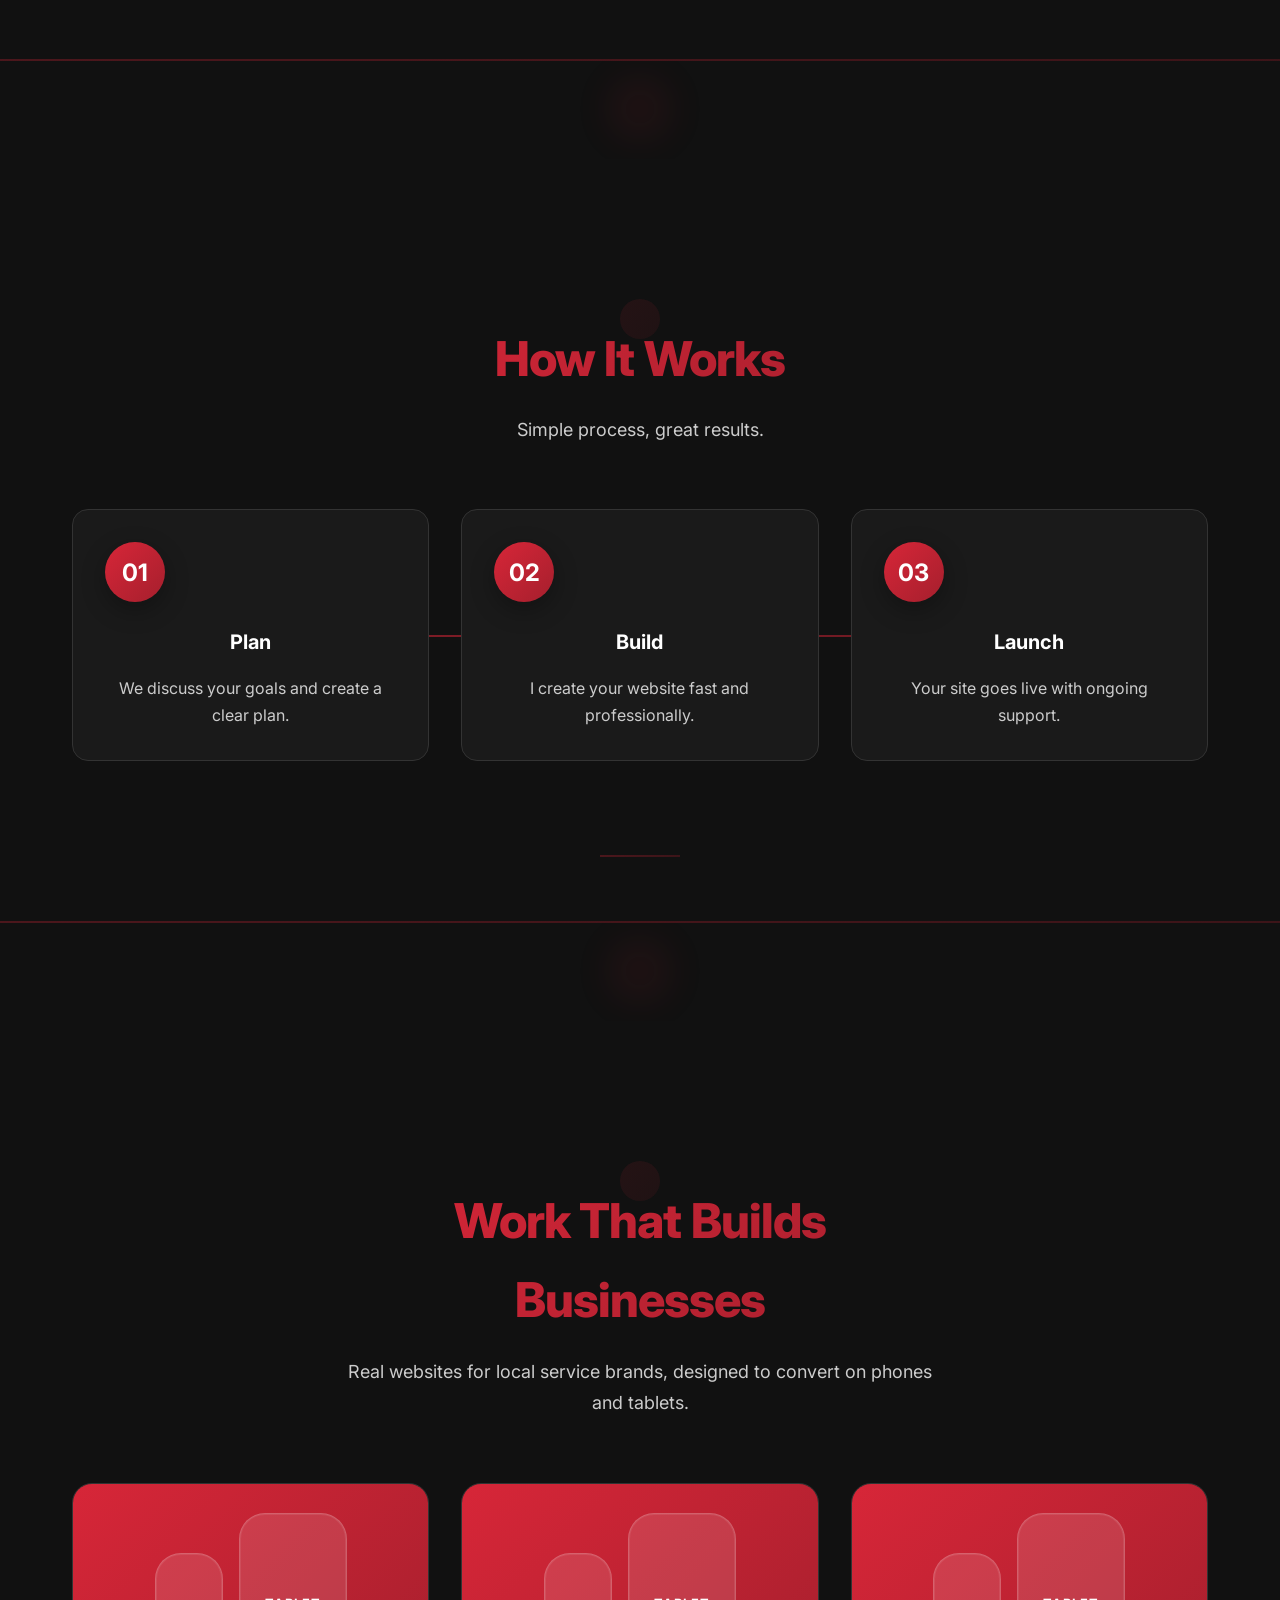
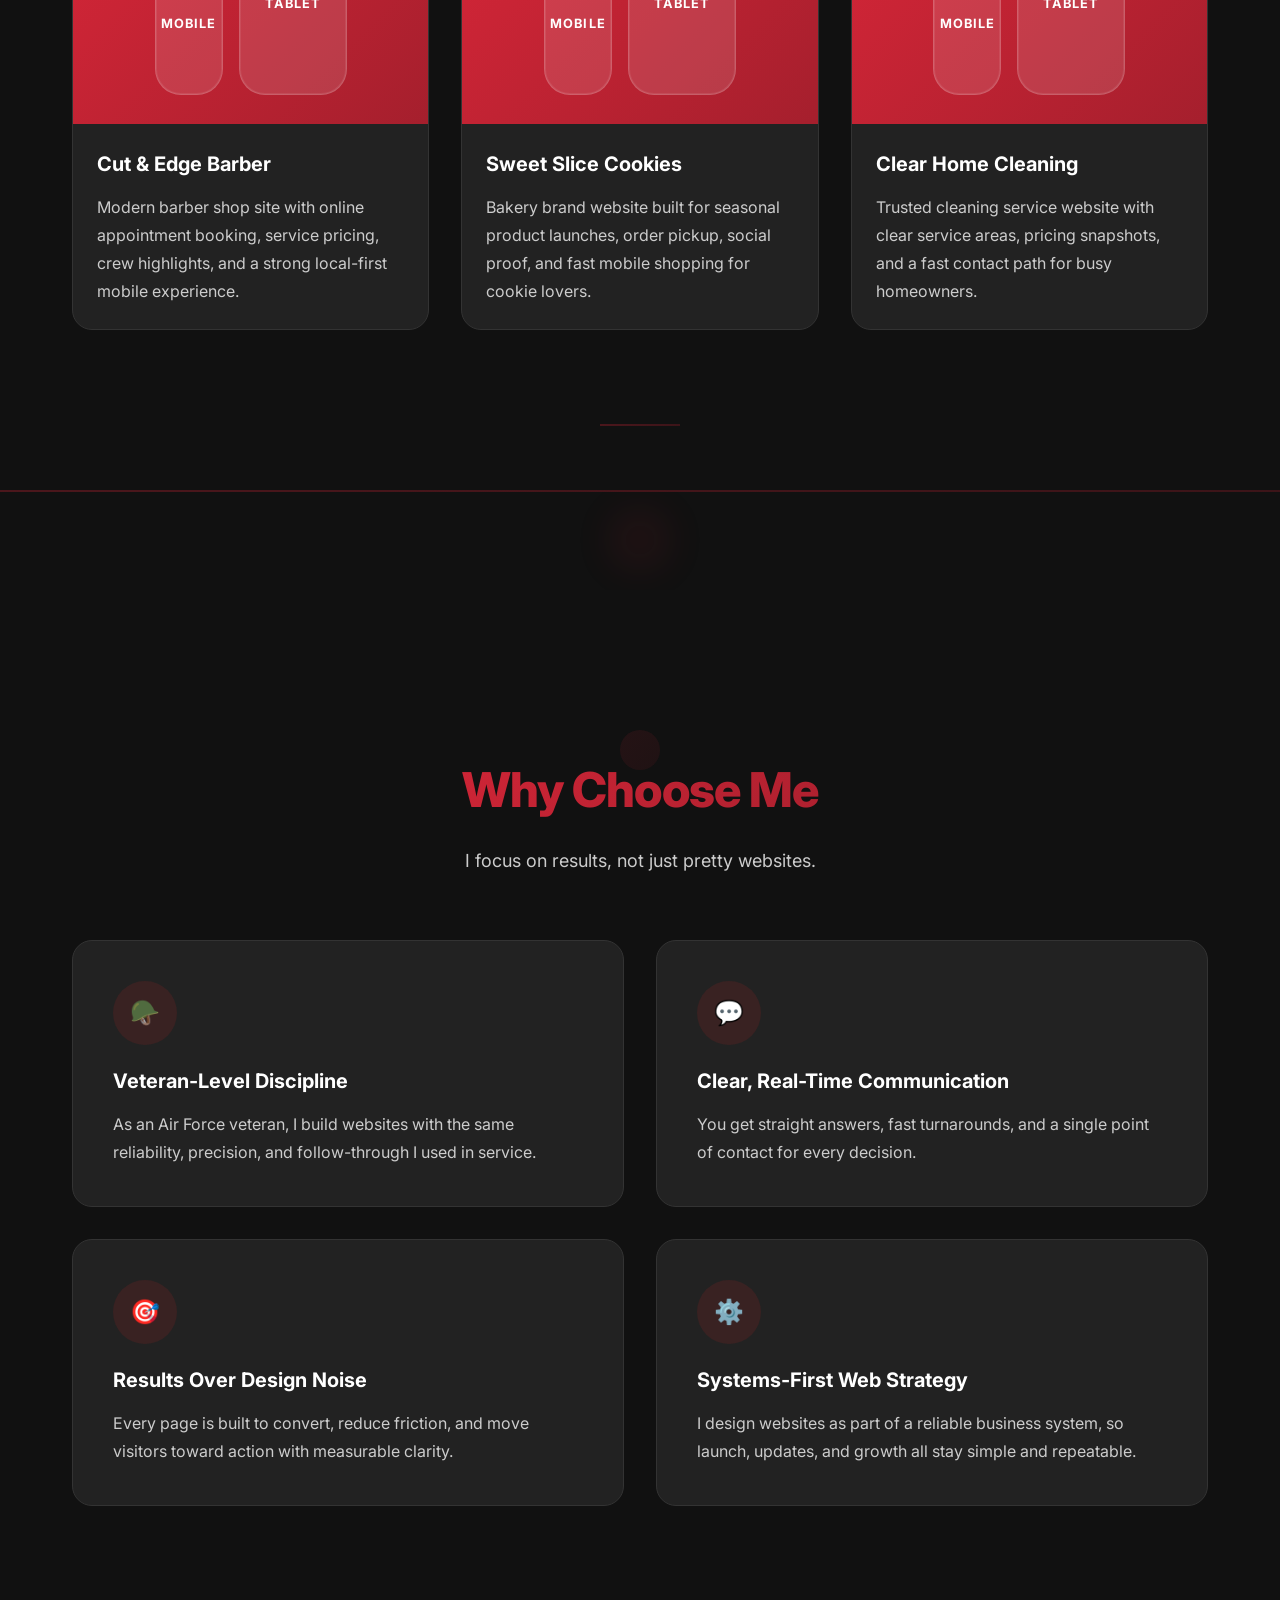
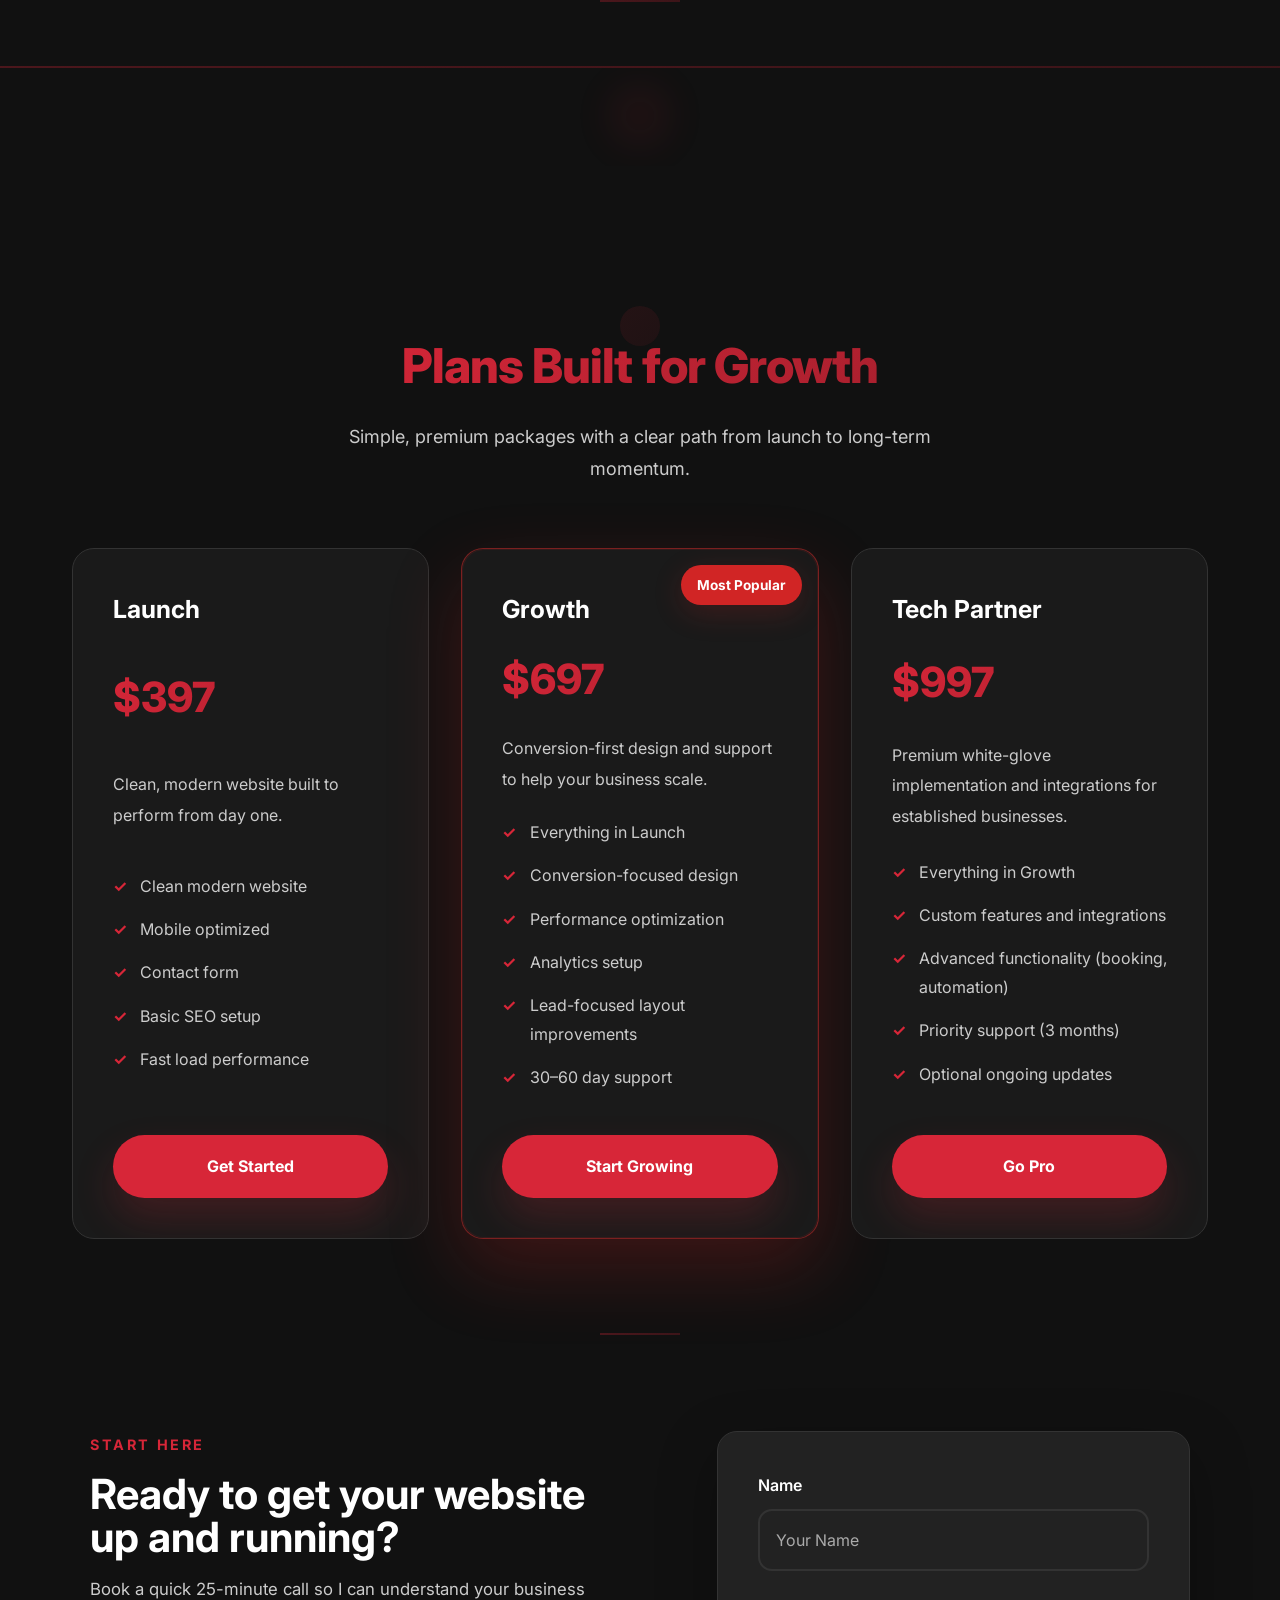
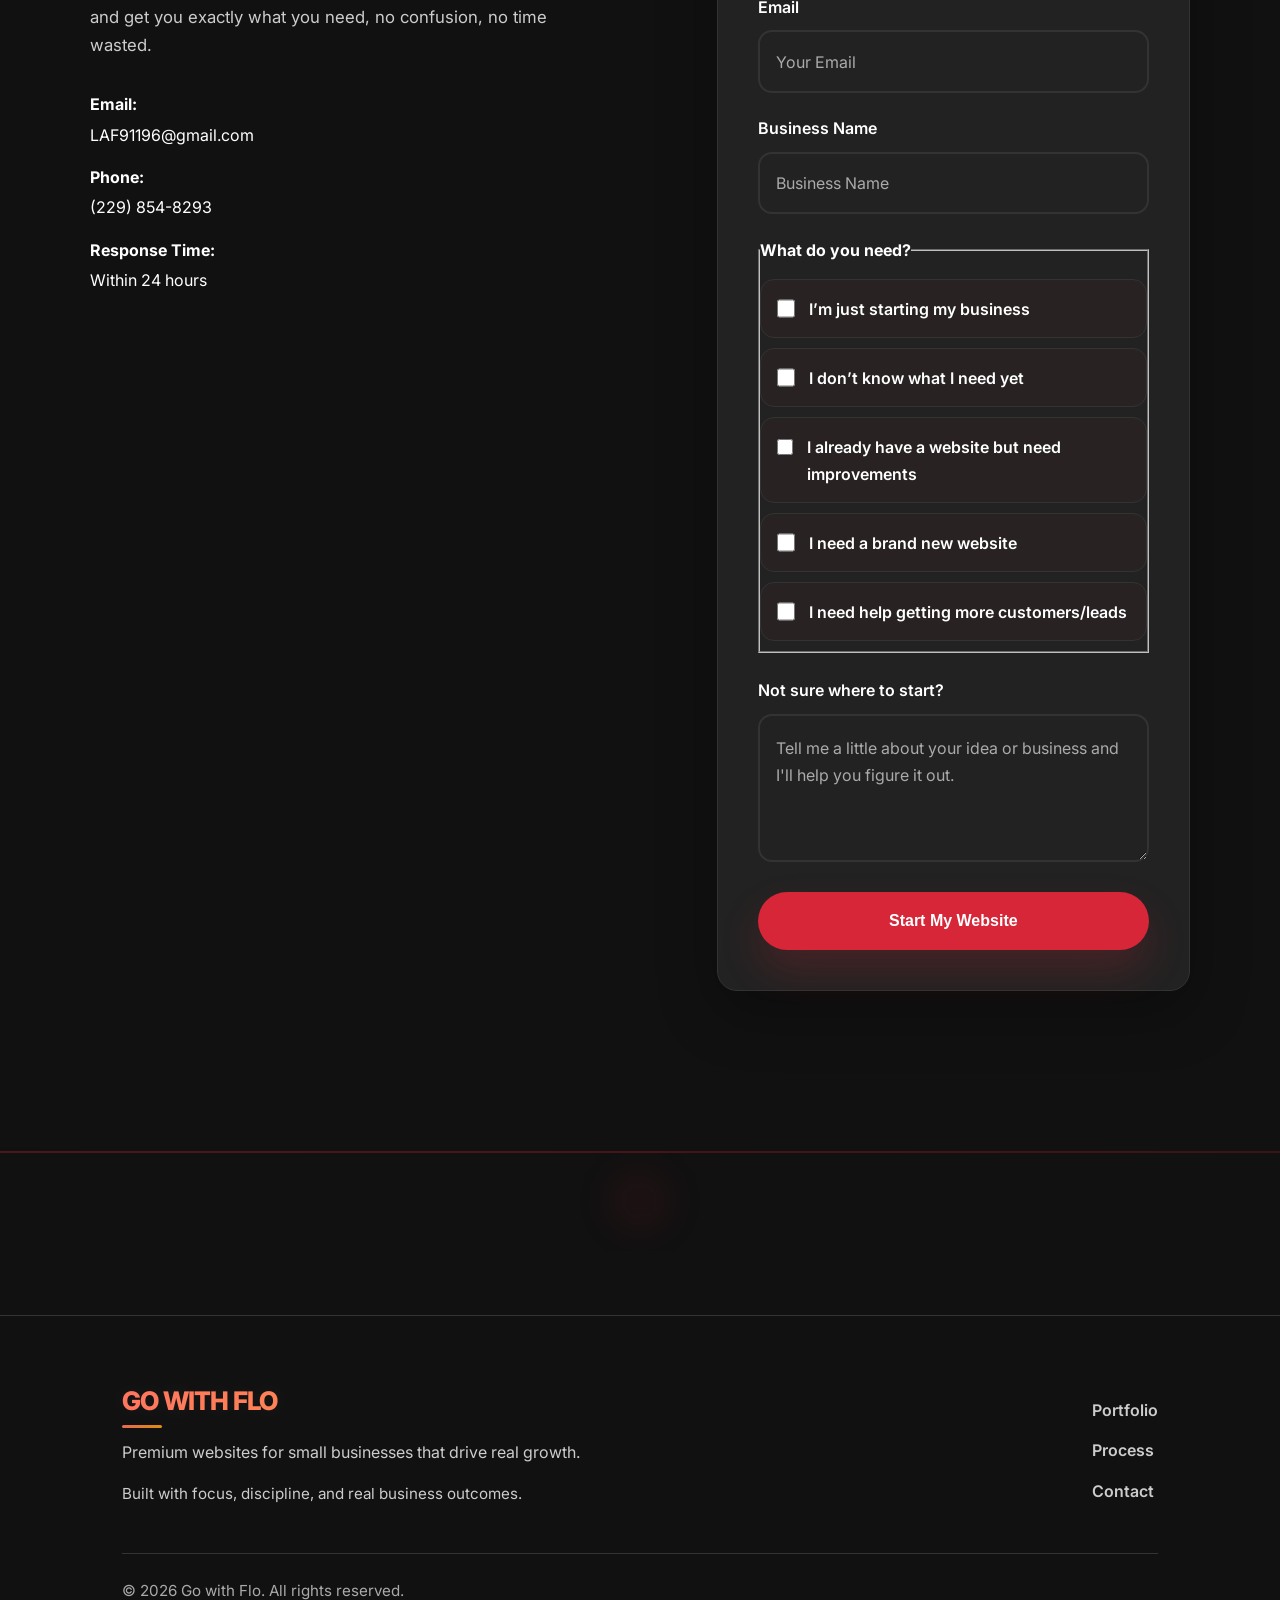
==== commit eed04e02: "modified nav bar" ====
--- a/index.html
+++ b/index.html
@@ -12,7 +12,7 @@
 <body>
   <nav class="navbar">
     <div class="container nav-container">
-      <a href="#home" class="logo">Go with Flo Tech_Solutions</a>
+      <a href="#home" class="logo">Go with <span class="logo-highlight">Flo</span> Tech_Solutions</a>
       <ul class="nav-links">
         <li><a href="#services">Services</a></li>
         <li><a href="#process">Process</a></li>
--- a/styles.css
+++ b/styles.css
@@ -136,42 +136,49 @@
 }
 
 .logo {
-  font-size: 1.5rem;
-  font-weight: 800;
+  font-size: 1.7rem;
+  font-weight: 900;
   color: white;
   text-decoration: none;
-  transition: all 0.3s ease;
-  position: relative;
+  transition: all 0.35s ease;
+  position: relative;
+  letter-spacing: -0.03em;
+  text-transform: uppercase;
+  background: linear-gradient(135deg, #ff725e, #fbbf24);
+  -webkit-background-clip: text;
+  -webkit-text-fill-color: transparent;
+  text-shadow: 0 0 20px rgba(255, 255, 255, 0.08);
 }
 
 .navbar.scrolled .logo {
-  transform: scale(0.95);
-}
-
-.logo::before {
+  transform: scale(0.96);
+}
+
+.logo::after {
   content: '';
   position: absolute;
-  top: 0;
-  left: -100%;
-  width: 100%;
-  height: 100%;
-  background: linear-gradient(90deg, transparent, rgba(255, 255, 255, 0.1), transparent);
-  transition: left 0.6s ease;
-}
-
-.logo:hover::before {
-  left: 100%;
+  bottom: -6px;
+  left: 0;
+  width: 40px;
+  height: 3px;
+  border-radius: 999px;
+  background: linear-gradient(135deg, #ff725e, #f59e0b);
+  opacity: 0.9;
 }
 
 .logo:hover {
   transform: scale(1.05) translateY(-1px);
-  filter: drop-shadow(0 0 10px rgba(220, 38, 38, 0.3));
+}
+
+.logo-highlight {
+  color: #ff4d4d;
+  text-shadow: 0 0 10px rgba(255, 77, 77, 0.25);
 }
 
 .nav-links {
   display: flex;
   list-style: none;
-  gap: 2rem;
+  gap: 1.5rem;
   align-items: center;
 }
 
@@ -179,15 +186,15 @@
   color: #f5f5f5;
   text-decoration: none;
   font-weight: 500;
-  transition: all 0.3s ease;
-  position: relative;
-  padding: 0.5rem 0;
+  transition: all 0.25s ease;
+  position: relative;
+  padding: 0.35rem 0;
 }
 
 .nav-links a:hover,
 .nav-links a:focus {
   color: var(--primary);
-  transform: translateY(-2px);
+  transform: translateY(-1px);
 }
 
 .nav-links a::after {
@@ -198,7 +205,7 @@
   width: 0;
   height: 2px;
   background: var(--gradient);
-  transition: width 0.3s cubic-bezier(0.4, 0, 0.2, 1);
+  transition: width 0.25s ease;
 }
 
 .nav-links a:hover::after {
@@ -206,40 +213,46 @@
 }
 
 .cta-link {
-  background: linear-gradient(135deg, var(--primary), var(--secondary));
-  padding: 0.9rem 2.2rem;
+  background: linear-gradient(135deg, rgba(215, 38, 56, 0.95), rgba(165, 31, 45, 0.95));
+  padding: 0.95rem 3.2rem 0.95rem 2.5rem;
   border-radius: 999px;
   color: white !important;
   font-weight: 700;
-  box-shadow: 0 8px 32px rgba(215, 38, 56, 0.3), inset 0 1px 0 rgba(255, 255, 255, 0.2);
-  transition: all 0.3s ease;
+  letter-spacing: 0.01em;
+  box-shadow: 0 10px 28px rgba(215, 38, 56, 0.28);
+  transition: all 0.25s ease;
   position: relative;
   overflow: hidden;
-  border: 1px solid rgba(255, 255, 255, 0.1);
+  border: 1px solid rgba(255, 255, 255, 0.12);
+  display: inline-flex;
+  align-items: center;
+  justify-content: center;
 }
 
 .cta-link::before {
   content: '→';
   position: absolute;
-  right: -20px;
+  right: 1.4rem;
   top: 50%;
   transform: translateY(-50%);
-  transition: right 0.3s ease;
-  font-size: 1.2rem;
+  transition: right 0.25s ease, transform 0.25s ease;
+  font-size: 1rem;
+  opacity: 0.9;
 }
 
 .cta-link:hover::before {
-  right: 1rem;
+  right: 1.9rem;
+  transform: translateY(-50%) scale(1.05);
 }
 
 .cta-link:hover {
-  transform: translateY(-2px) scale(1.03);
-  box-shadow: 0 12px 40px rgba(215, 38, 56, 0.4), inset 0 1px 0 rgba(255, 255, 255, 0.3);
-  filter: brightness(1.05);
+  transform: translateY(-1px) scale(1.02);
+  box-shadow: 0 14px 38px rgba(215, 38, 56, 0.35);
+  filter: brightness(1.04);
 }
 
 .cta-link:active {
-  transform: translateY(-1px) scale(1.02);
+  transform: translateY(0) scale(1.01);
 }
 
 /* Hero Section */
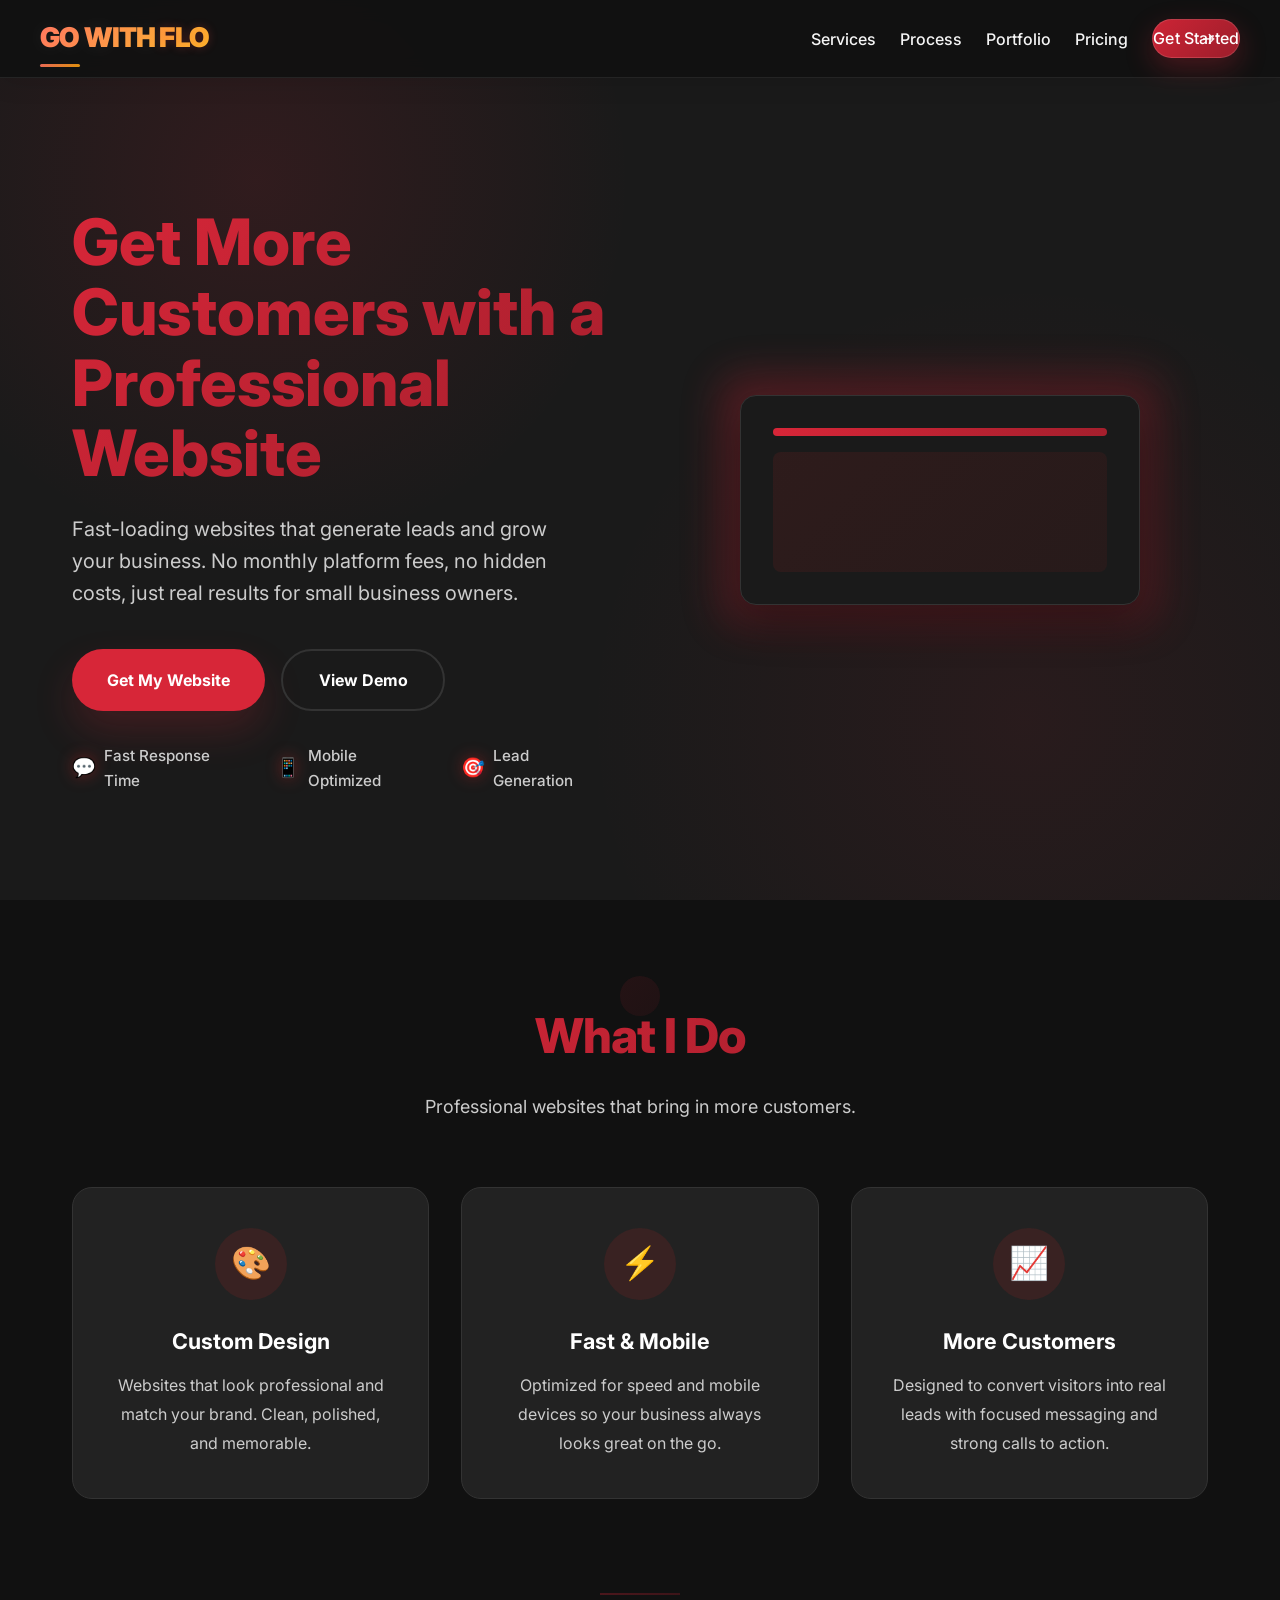
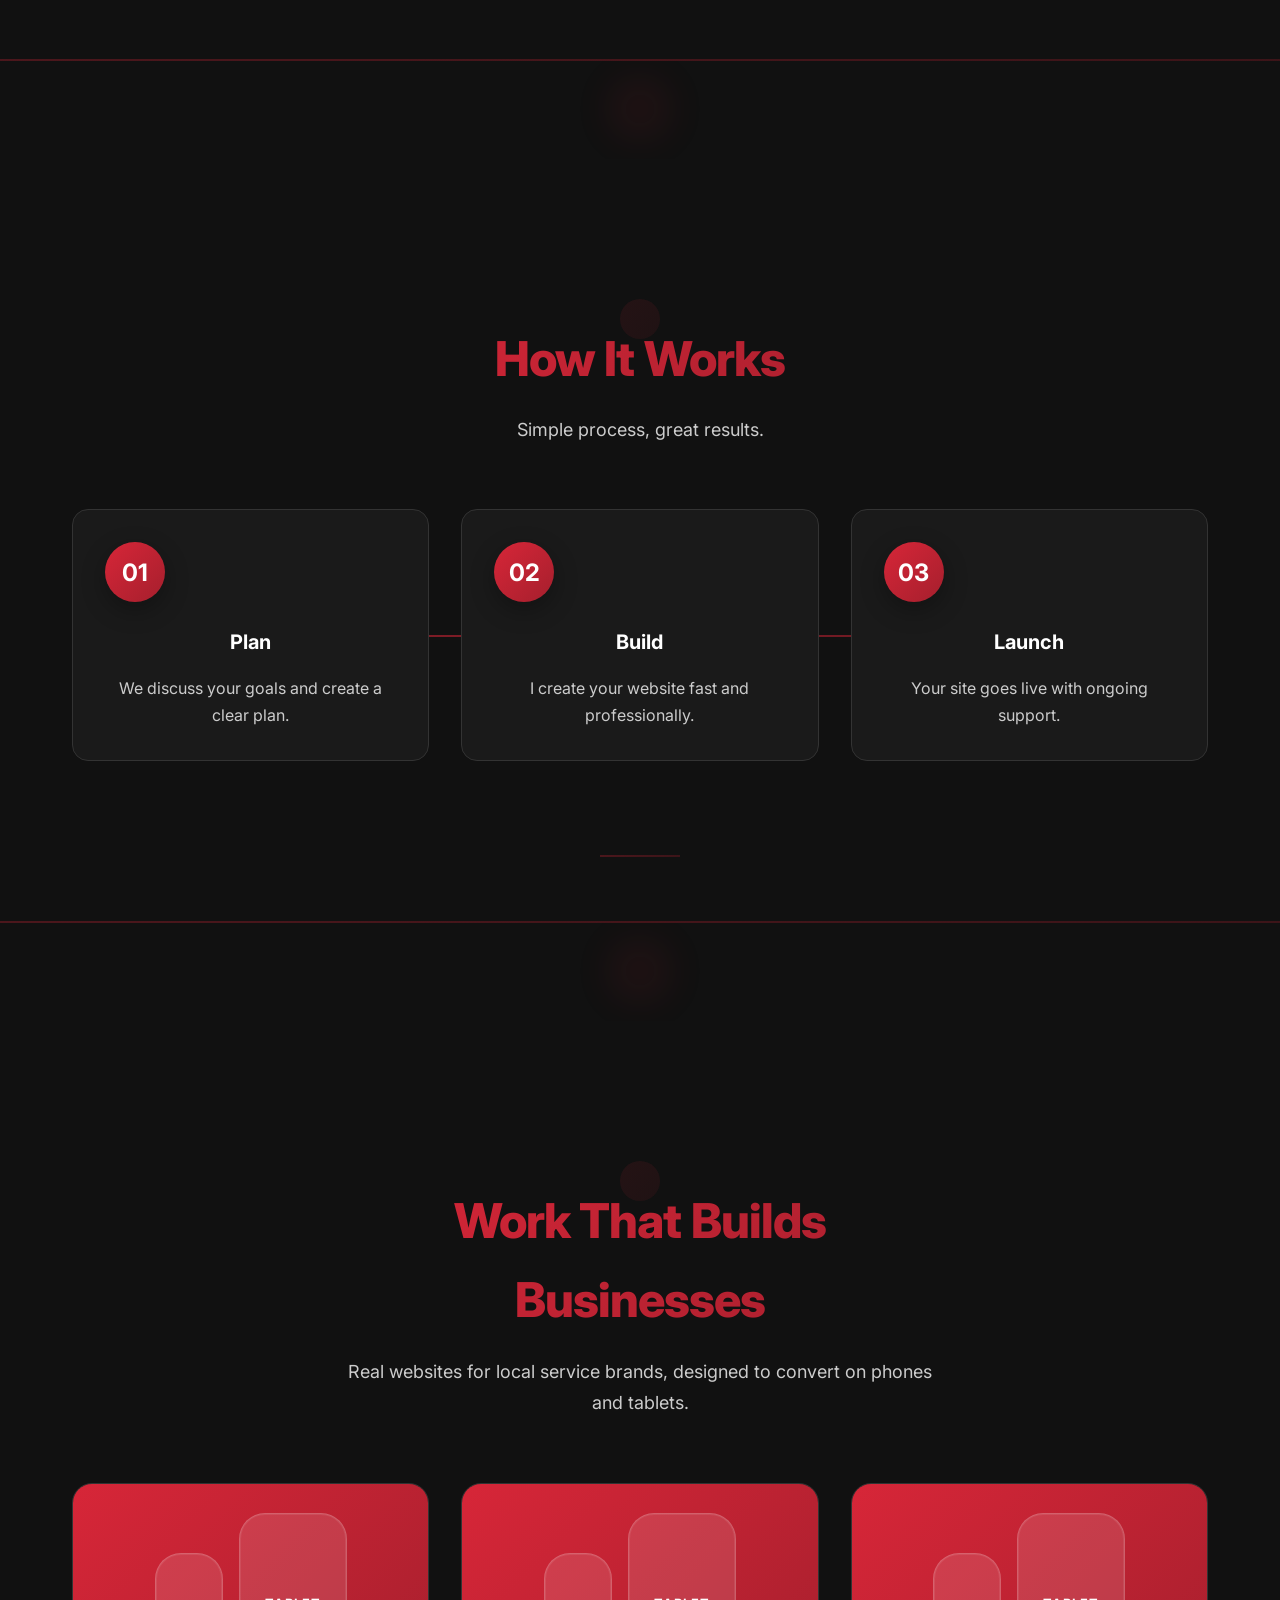
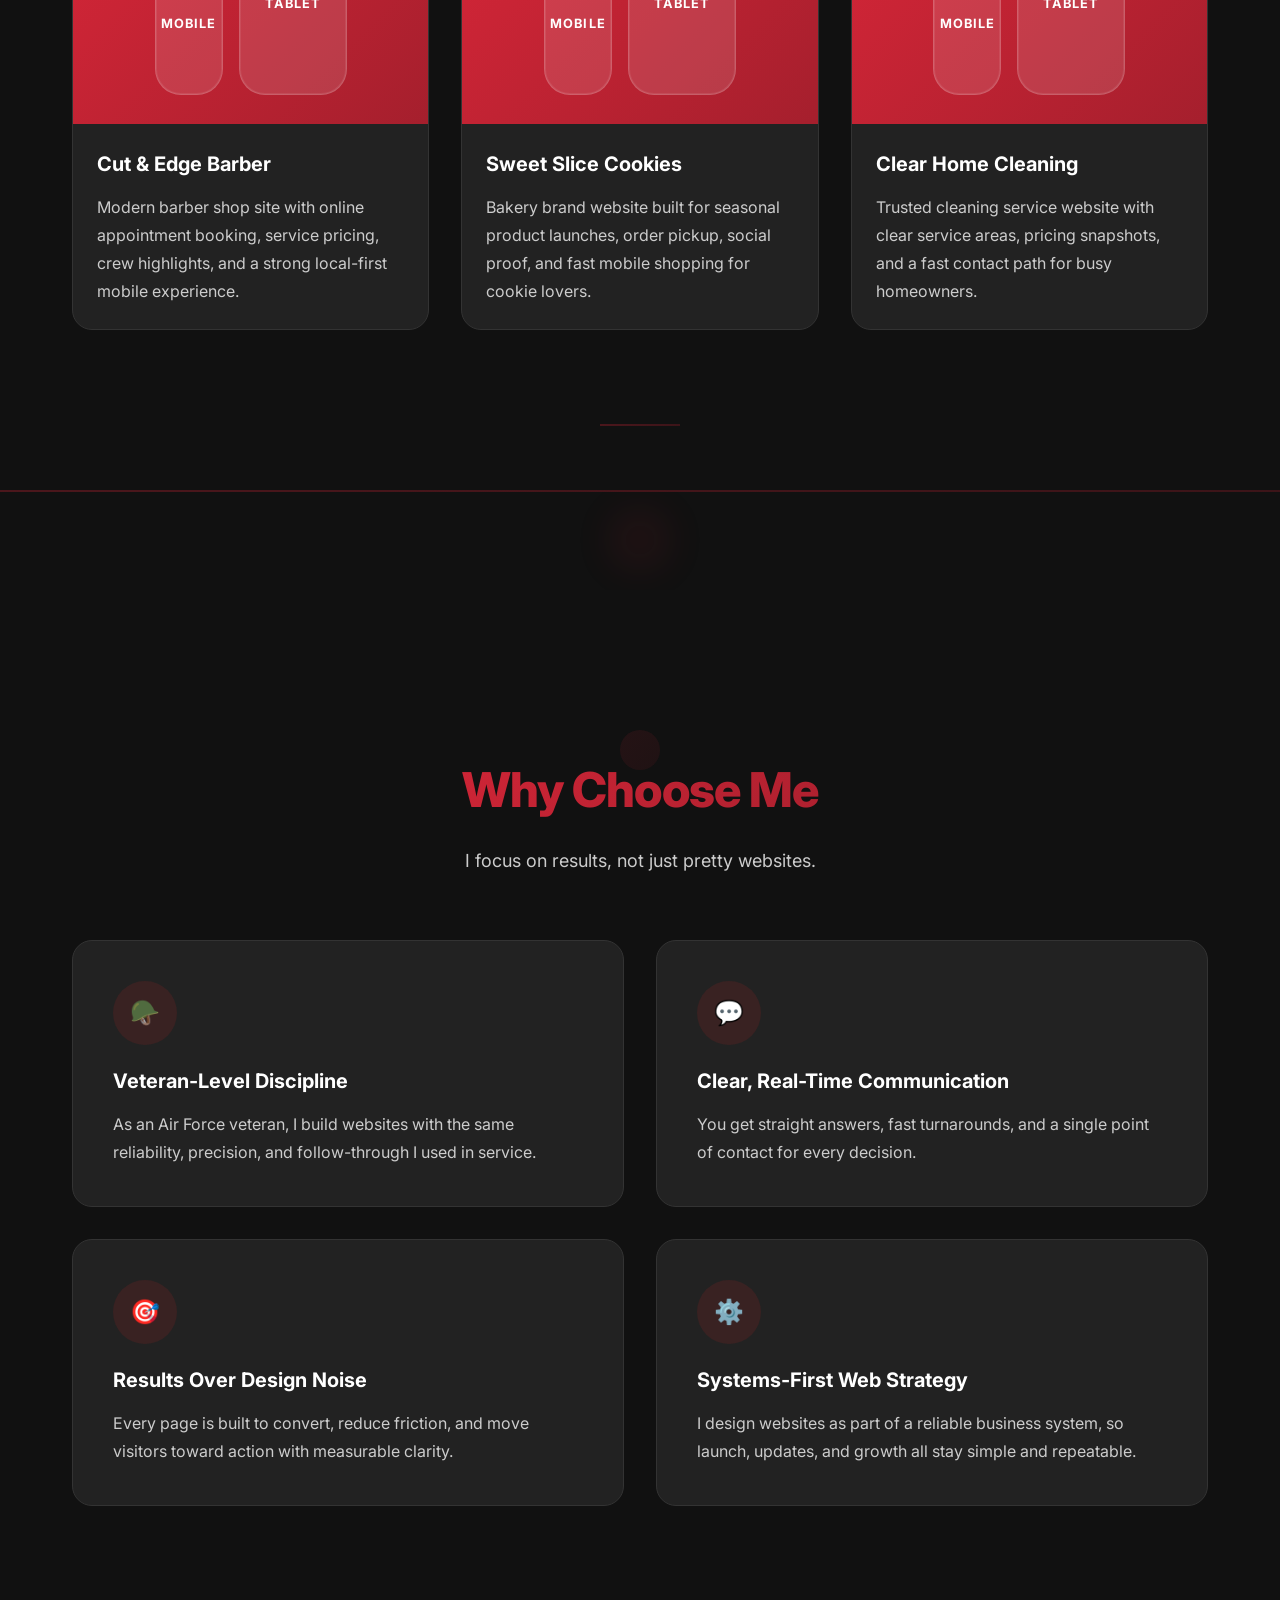
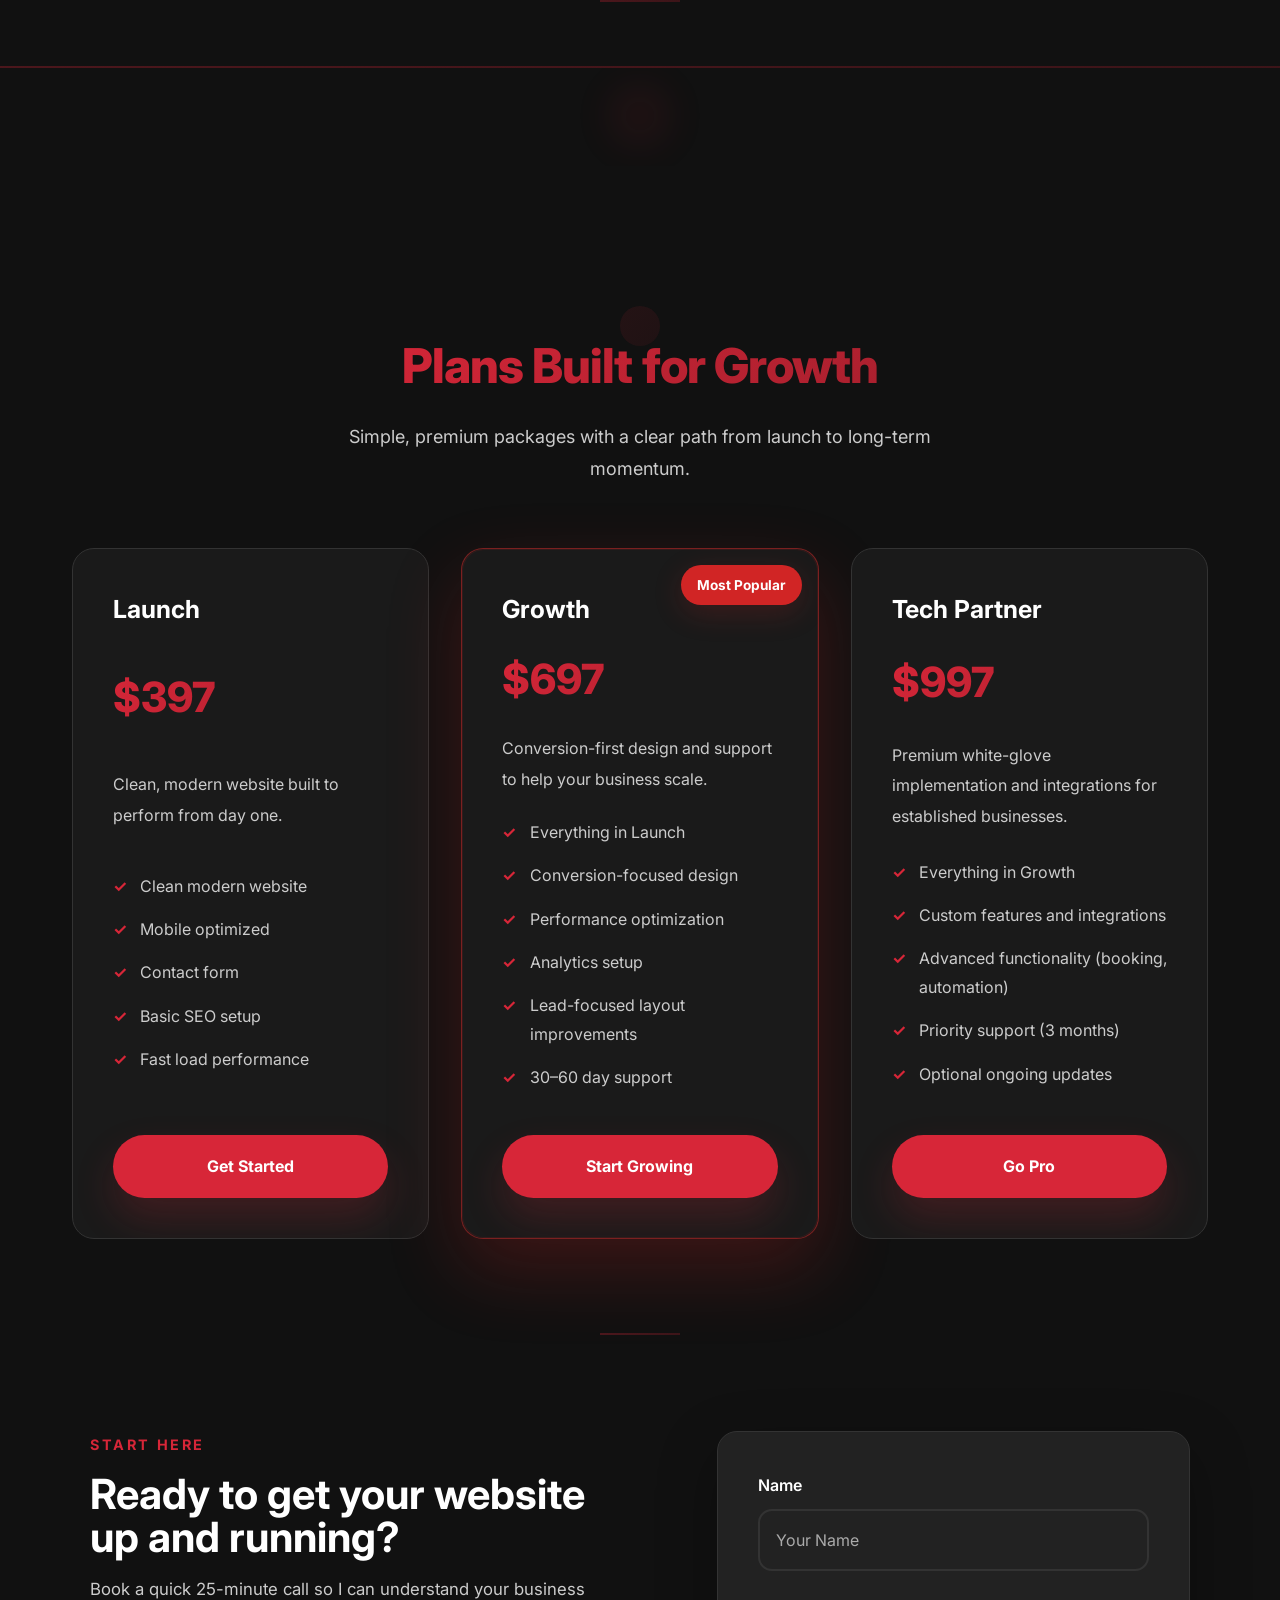
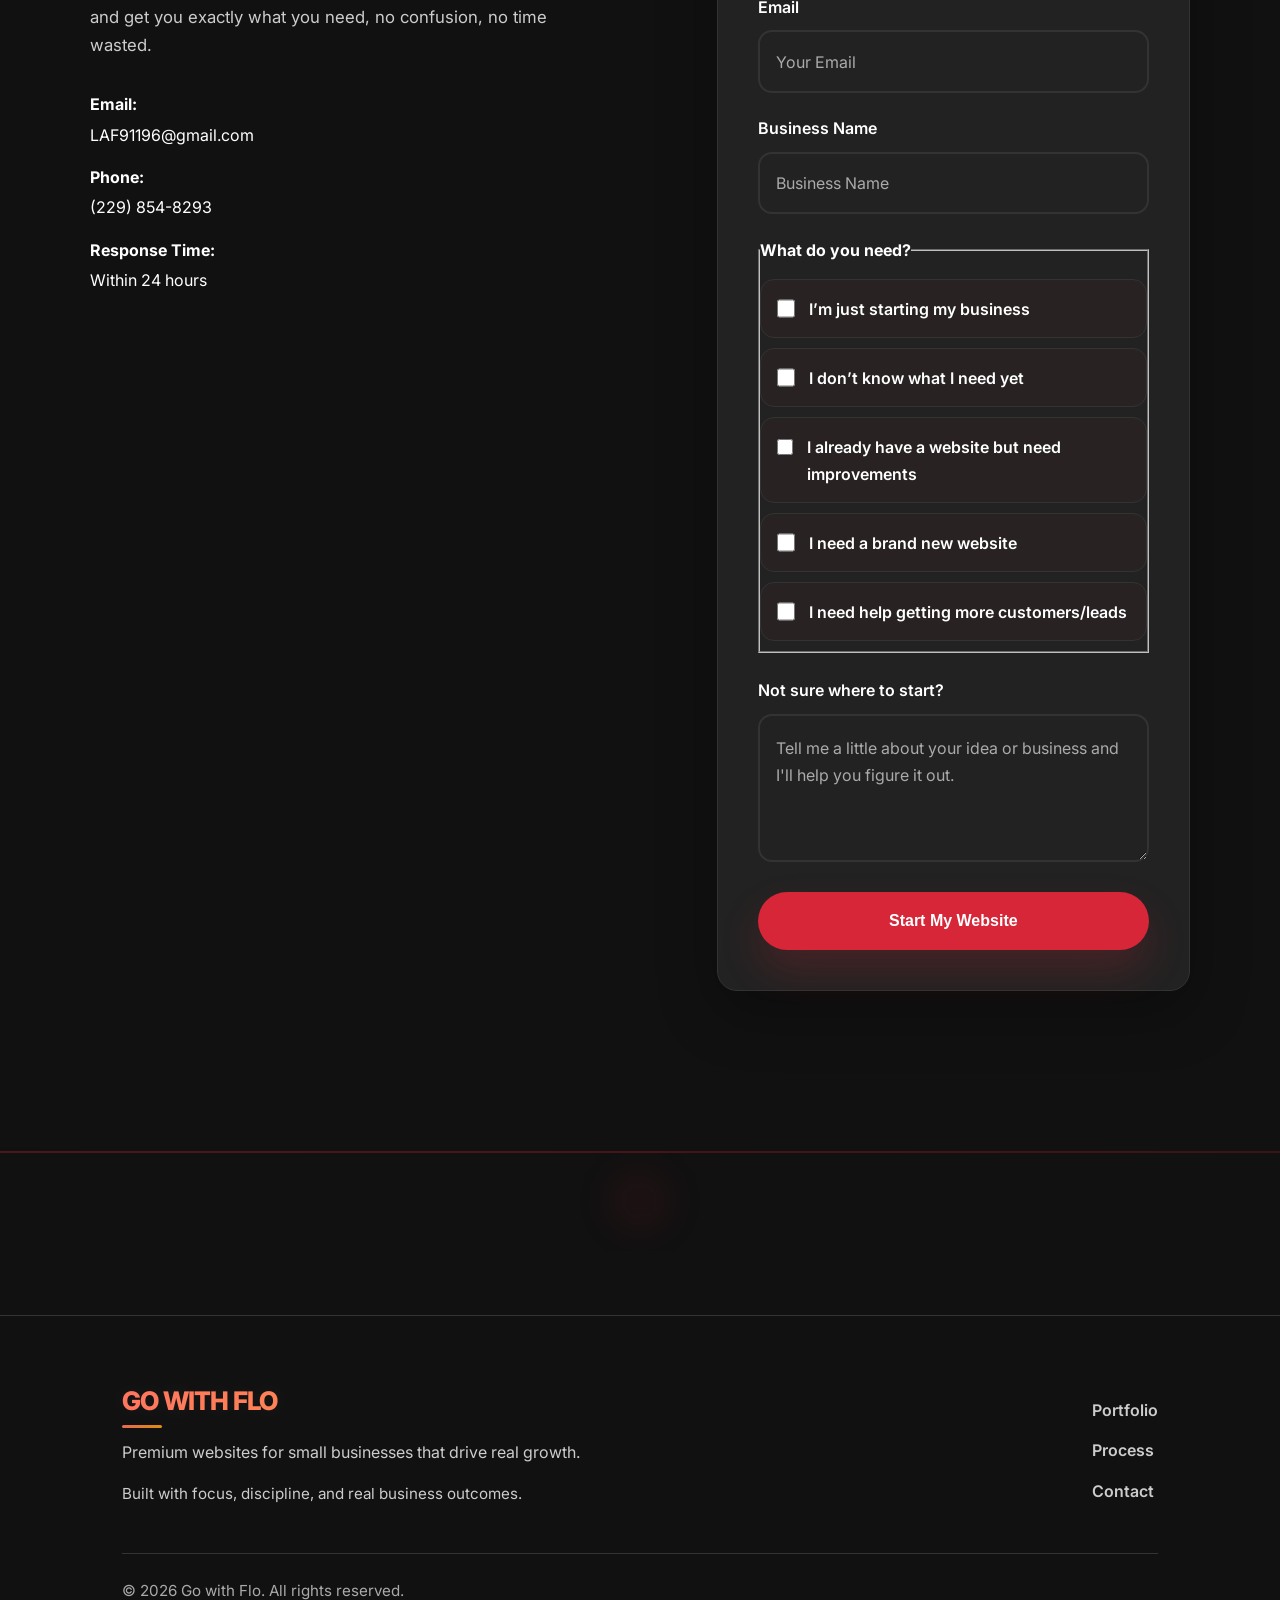
==== commit e833afed: "changed index.html and thank-you.html" ====
--- a/index.html
+++ b/index.html
@@ -3,7 +3,7 @@
 <head>
   <meta charset="UTF-8">
   <meta name="viewport" content="width=device-width, initial-scale=1.0">
-  <title>Go with Flo Tech_Solutions | Premium Websites for Small Businesses</title>
+  <title>Go with Flo | Premium Websites for Small Businesses</title>
   <link rel="preconnect" href="https://fonts.googleapis.com">
   <link rel="preconnect" href="https://fonts.gstatic.com" crossorigin>
   <link href="https://fonts.googleapis.com/css2?family=Inter:wght@300;400;500;600;700;800&display=swap" rel="stylesheet">
@@ -12,7 +12,7 @@
 <body>
   <nav class="navbar">
     <div class="container nav-container">
-      <a href="#home" class="logo">Go with <span class="logo-highlight">Flo</span> Tech_Solutions</a>
+      <a href="#home" class="logo">Go with <span class="logo-highlight">Flo</span> </a>
       <ul class="nav-links">
         <li><a href="#services">Services</a></li>
         <li><a href="#process">Process</a></li>
